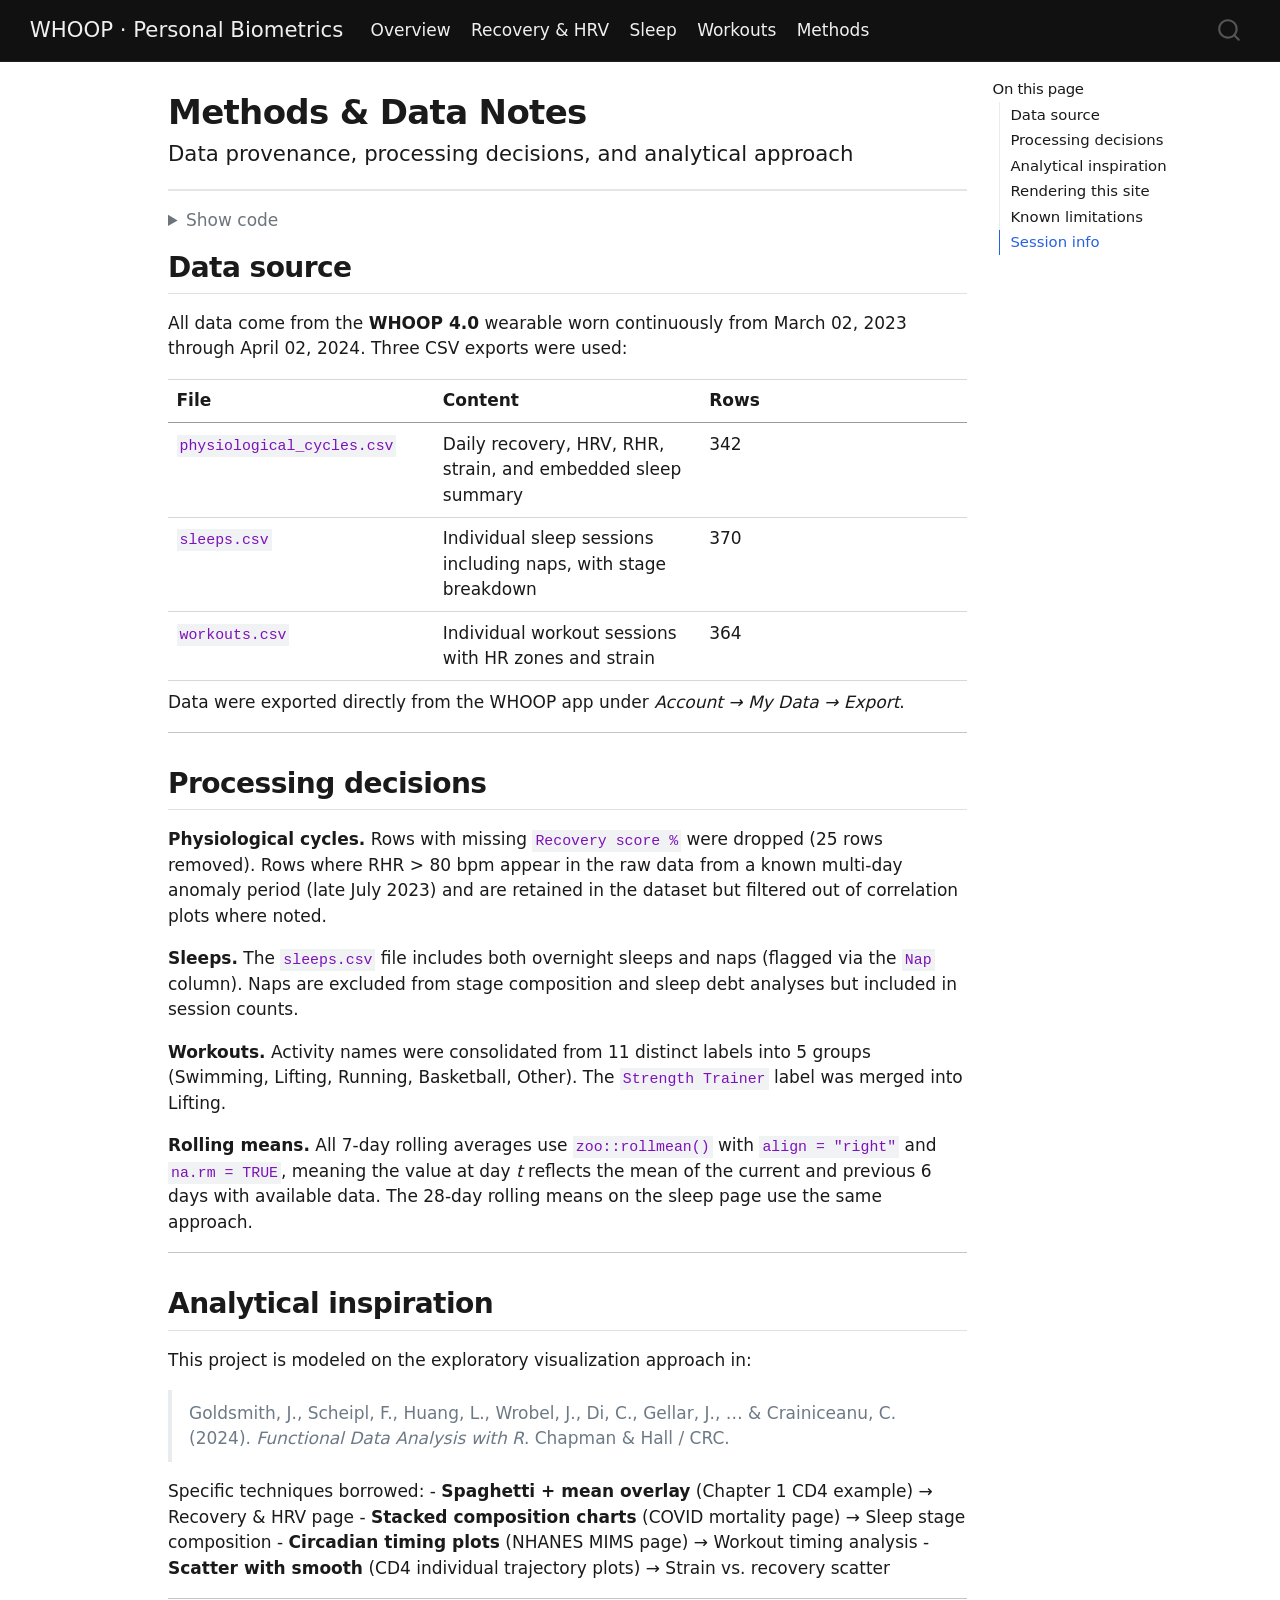
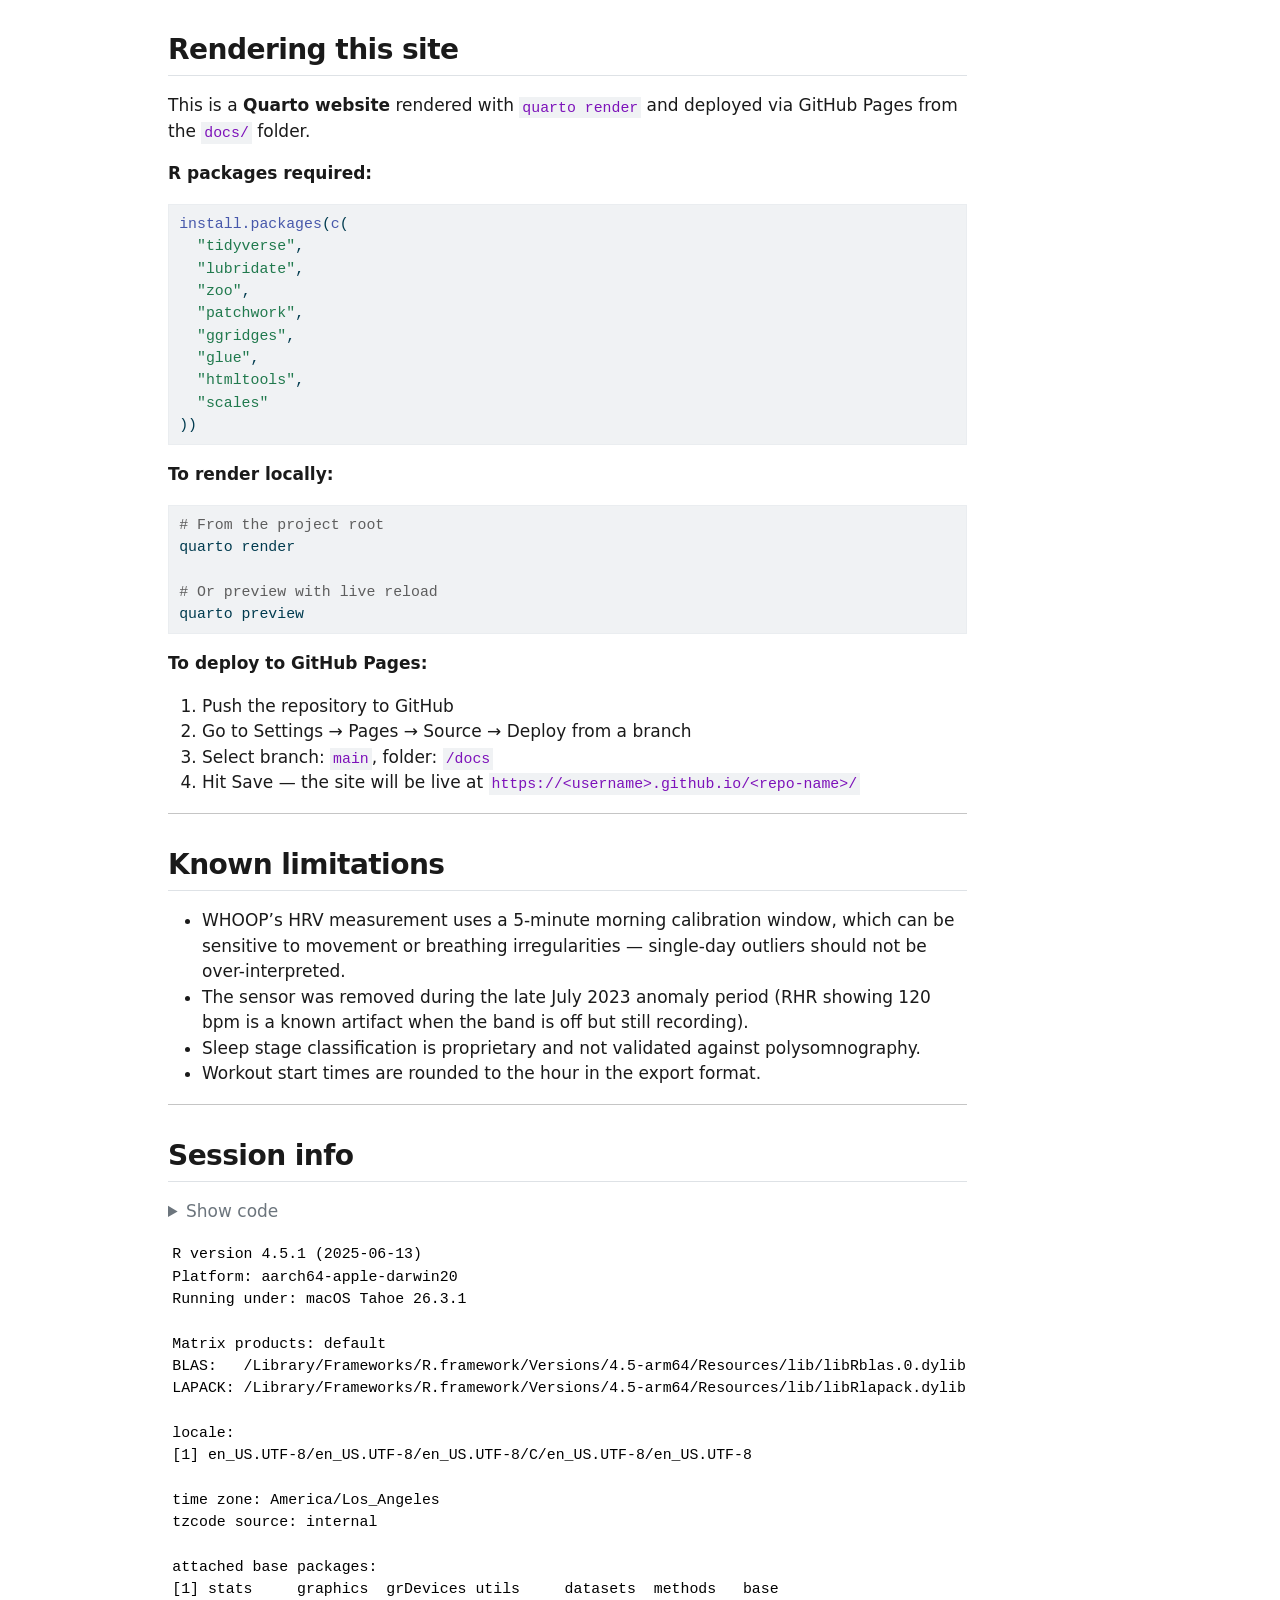
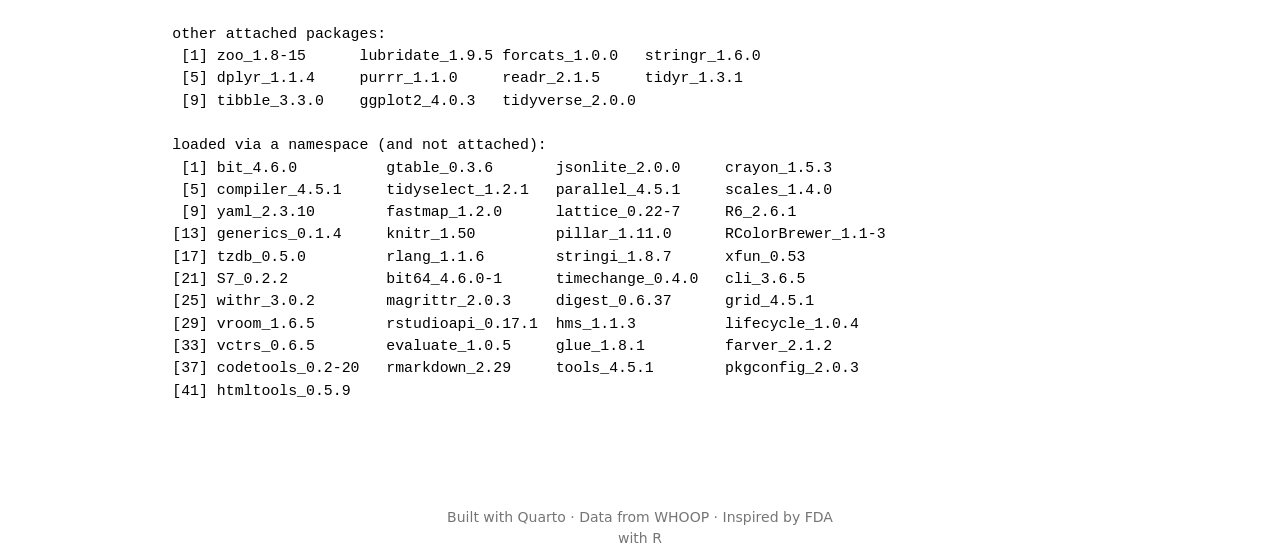
==== docs/methods.html @ 5d5b9259 "add rendered site" ====
<!DOCTYPE html>
<html xmlns="http://www.w3.org/1999/xhtml" lang="en" xml:lang="en"><head>

<meta charset="utf-8">
<meta name="generator" content="quarto-1.9.37">

<meta name="viewport" content="width=device-width, initial-scale=1.0, user-scalable=yes">


<title>Methods &amp; Data Notes – WHOOP · Personal Biometrics</title>
<style>
/* Default styles provided by pandoc.
** See https://pandoc.org/MANUAL.html#variables-for-html for config info.
*/
code{white-space: pre-wrap;}
span.smallcaps{font-variant: small-caps;}
div.columns{display: flex; gap: min(4vw, 1.5em);}
div.column{flex: auto; overflow-x: auto;}
div.hanging-indent{margin-left: 1.5em; text-indent: -1.5em;}
ul.task-list{list-style: none;}
ul.task-list li input[type="checkbox"] {
  width: 0.8em;
  margin: 0 0.8em 0.2em -1em; /* quarto-specific, see https://github.com/quarto-dev/quarto-cli/issues/4556 */ 
  vertical-align: middle;
}
/* CSS for syntax highlighting */
html { -webkit-text-size-adjust: 100%; }
pre > code.sourceCode { white-space: pre; position: relative; }
pre > code.sourceCode > span { display: inline-block; line-height: 1.25; }
pre > code.sourceCode > span:empty { height: 1.2em; }
.sourceCode { overflow: visible; }
code.sourceCode > span { color: inherit; text-decoration: inherit; }
div.sourceCode { margin: 1em 0; }
pre.sourceCode { margin: 0; }
@media screen {
div.sourceCode { overflow: auto; }
}
@media print {
pre > code.sourceCode { white-space: pre-wrap; }
pre > code.sourceCode > span { text-indent: -5em; padding-left: 5em; }
}
pre.numberSource code
  { counter-reset: source-line 0; }
pre.numberSource code > span
  { position: relative; left: -4em; counter-increment: source-line; }
pre.numberSource code > span > a:first-child::before
  { content: counter(source-line);
    position: relative; left: -1em; text-align: right; vertical-align: baseline;
    border: none; display: inline-block;
    -webkit-touch-callout: none; -webkit-user-select: none;
    -khtml-user-select: none; -moz-user-select: none;
    -ms-user-select: none; user-select: none;
    padding: 0 4px; width: 4em;
  }
pre.numberSource { margin-left: 3em;  padding-left: 4px; }
div.sourceCode
  {   }
@media screen {
pre > code.sourceCode > span > a:first-child::before { text-decoration: underline; }
}
</style>


<script src="site_libs/quarto-nav/quarto-nav.js"></script>
<script src="site_libs/quarto-nav/headroom.min.js"></script>
<script src="site_libs/clipboard/clipboard.min.js"></script>
<script src="site_libs/quarto-search/autocomplete.umd.js"></script>
<script src="site_libs/quarto-search/fuse.min.js"></script>
<script src="site_libs/quarto-search/quarto-search.js"></script>
<meta name="quarto:offset" content="./">
<script src="site_libs/quarto-html/quarto.js" type="module"></script>
<script src="site_libs/quarto-html/tabsets/tabsets.js" type="module"></script>
<script src="site_libs/quarto-html/popper.min.js"></script>
<script src="site_libs/quarto-html/tippy.umd.min.js"></script>
<script src="site_libs/quarto-html/anchor.min.js"></script>
<link href="site_libs/quarto-html/tippy.css" rel="stylesheet">
<link href="site_libs/quarto-html/quarto-syntax-highlighting-7f8f88aac4f3542376d5c11b86a4c14d.css" rel="stylesheet" id="quarto-text-highlighting-styles">
<script src="site_libs/bootstrap/bootstrap.min.js"></script>
<link href="site_libs/bootstrap/bootstrap-icons.css" rel="stylesheet">
<link href="site_libs/bootstrap/bootstrap-158031087360bce0ff56dc785ce39e06.min.css" rel="stylesheet" append-hash="true" id="quarto-bootstrap" data-mode="light">
<script id="quarto-search-options" type="application/json">{
  "location": "navbar",
  "copy-button": false,
  "collapse-after": 3,
  "panel-placement": "end",
  "type": "overlay",
  "limit": 50,
  "keyboard-shortcut": [
    "f",
    "/",
    "s"
  ],
  "show-item-context": false,
  "language": {
    "search-no-results-text": "No results",
    "search-matching-documents-text": "matching documents",
    "search-copy-link-title": "Copy link to search",
    "search-hide-matches-text": "Hide additional matches",
    "search-more-match-text": "more match in this document",
    "search-more-matches-text": "more matches in this document",
    "search-clear-button-title": "Clear",
    "search-text-placeholder": "",
    "search-detached-cancel-button-title": "Cancel",
    "search-submit-button-title": "Submit",
    "search-label": "Search"
  }
}</script>
<link href="site_libs/pagedtable-1.1/css/pagedtable.css" rel="stylesheet">
<script src="site_libs/pagedtable-1.1/js/pagedtable.js"></script>


<link rel="stylesheet" href="styles.css">
</head>

<body class="nav-fixed quarto-light">

<div id="quarto-search-results"></div>
  <header id="quarto-header" class="headroom fixed-top">
    <nav class="navbar navbar-expand-lg " data-bs-theme="dark">
      <div class="navbar-container container-fluid">
      <div class="navbar-brand-container mx-auto">
    <a class="navbar-brand" href="./index.html">
    <span class="navbar-title">WHOOP · Personal Biometrics</span>
    </a>
  </div>
            <div id="quarto-search" class="" title="Search"></div>
          <button class="navbar-toggler" type="button" data-bs-toggle="collapse" data-bs-target="#navbarCollapse" aria-controls="navbarCollapse" role="menu" aria-expanded="false" aria-label="Toggle navigation" onclick="if (window.quartoToggleHeadroom) { window.quartoToggleHeadroom(); }">
  <span class="navbar-toggler-icon"></span>
</button>
          <div class="collapse navbar-collapse" id="navbarCollapse">
            <ul class="navbar-nav navbar-nav-scroll me-auto">
  <li class="nav-item">
    <a class="nav-link" href="./index.html"> 
<span class="menu-text">Overview</span></a>
  </li>  
  <li class="nav-item">
    <a class="nav-link" href="./recovery.html"> 
<span class="menu-text">Recovery &amp; HRV</span></a>
  </li>  
  <li class="nav-item">
    <a class="nav-link" href="./sleep.html"> 
<span class="menu-text">Sleep</span></a>
  </li>  
  <li class="nav-item">
    <a class="nav-link" href="./workouts.html"> 
<span class="menu-text">Workouts</span></a>
  </li>  
  <li class="nav-item">
    <a class="nav-link active" href="./methods.html" aria-current="page"> 
<span class="menu-text">Methods</span></a>
  </li>  
</ul>
          </div> <!-- /navcollapse -->
            <div class="quarto-navbar-tools">
</div>
      </div> <!-- /container-fluid -->
    </nav>
</header>
<!-- content -->
<div id="quarto-content" class="quarto-container page-columns page-rows-contents page-layout-article page-navbar">
<!-- sidebar -->
<!-- margin-sidebar -->
    <div id="quarto-margin-sidebar" class="sidebar margin-sidebar">
        <nav id="TOC" role="doc-toc" class="toc-active">
    <h2 id="toc-title">On this page</h2>
   
  <ul>
  <li><a href="#data-source" id="toc-data-source" class="nav-link active" data-scroll-target="#data-source">Data source</a></li>
  <li><a href="#processing-decisions" id="toc-processing-decisions" class="nav-link" data-scroll-target="#processing-decisions">Processing decisions</a></li>
  <li><a href="#analytical-inspiration" id="toc-analytical-inspiration" class="nav-link" data-scroll-target="#analytical-inspiration">Analytical inspiration</a></li>
  <li><a href="#rendering-this-site" id="toc-rendering-this-site" class="nav-link" data-scroll-target="#rendering-this-site">Rendering this site</a></li>
  <li><a href="#known-limitations" id="toc-known-limitations" class="nav-link" data-scroll-target="#known-limitations">Known limitations</a></li>
  <li><a href="#session-info" id="toc-session-info" class="nav-link" data-scroll-target="#session-info">Session info</a></li>
  </ul>
</nav>
    </div>
<!-- main -->
<main class="content" id="quarto-document-content">

<header id="title-block-header" class="quarto-title-block default">
<div class="quarto-title">
<h1 class="title">Methods &amp; Data Notes</h1>
<p class="subtitle lead">Data provenance, processing decisions, and analytical approach</p>
</div>



<div class="quarto-title-meta">

    
  
    
  </div>
  


</header>


<div class="cell">
<details class="code-fold">
<summary>Show code</summary>
<div class="code-copy-outer-scaffold"><div class="sourceCode cell-code" id="cb1"><pre class="sourceCode r code-with-copy"><code class="sourceCode r"><span id="cb1-1"><a href="#cb1-1" aria-hidden="true" tabindex="-1"></a><span class="fu">source</span>(<span class="st">"R/load_data.R"</span>)</span></code></pre></div><button title="Copy to Clipboard" class="code-copy-button"><i class="bi"></i></button></div>
</details>
</div>
<section id="data-source" class="level2">
<h2 class="anchored" data-anchor-id="data-source">Data source</h2>
<p>All data come from the <strong>WHOOP 4.0</strong> wearable worn continuously from March 02, 2023 through April 02, 2024. Three CSV exports were used:</p>
<table class="caption-top table">
<colgroup>
<col style="width: 33%">
<col style="width: 33%">
<col style="width: 33%">
</colgroup>
<thead>
<tr class="header">
<th>File</th>
<th>Content</th>
<th>Rows</th>
</tr>
</thead>
<tbody>
<tr class="odd">
<td><code>physiological_cycles.csv</code></td>
<td>Daily recovery, HRV, RHR, strain, and embedded sleep summary</td>
<td>342</td>
</tr>
<tr class="even">
<td><code>sleeps.csv</code></td>
<td>Individual sleep sessions including naps, with stage breakdown</td>
<td>370</td>
</tr>
<tr class="odd">
<td><code>workouts.csv</code></td>
<td>Individual workout sessions with HR zones and strain</td>
<td>364</td>
</tr>
</tbody>
</table>
<p>Data were exported directly from the WHOOP app under <em>Account → My Data → Export</em>.</p>
<hr>
</section>
<section id="processing-decisions" class="level2">
<h2 class="anchored" data-anchor-id="processing-decisions">Processing decisions</h2>
<p><strong>Physiological cycles.</strong> Rows with missing <code>Recovery score %</code> were dropped (25 rows removed). Rows where RHR &gt; 80 bpm appear in the raw data from a known multi-day anomaly period (late July 2023) and are retained in the dataset but filtered out of correlation plots where noted.</p>
<p><strong>Sleeps.</strong> The <code>sleeps.csv</code> file includes both overnight sleeps and naps (flagged via the <code>Nap</code> column). Naps are excluded from stage composition and sleep debt analyses but included in session counts.</p>
<p><strong>Workouts.</strong> Activity names were consolidated from 11 distinct labels into 5 groups (Swimming, Lifting, Running, Basketball, Other). The <code>Strength Trainer</code> label was merged into Lifting.</p>
<p><strong>Rolling means.</strong> All 7-day rolling averages use <code>zoo::rollmean()</code> with <code>align = "right"</code> and <code>na.rm = TRUE</code>, meaning the value at day <em>t</em> reflects the mean of the current and previous 6 days with available data. The 28-day rolling means on the sleep page use the same approach.</p>
<hr>
</section>
<section id="analytical-inspiration" class="level2">
<h2 class="anchored" data-anchor-id="analytical-inspiration">Analytical inspiration</h2>
<p>This project is modeled on the exploratory visualization approach in:</p>
<blockquote class="blockquote">
<p>Goldsmith, J., Scheipl, F., Huang, L., Wrobel, J., Di, C., Gellar, J., … &amp; Crainiceanu, C. (2024). <em>Functional Data Analysis with R</em>. Chapman &amp; Hall / CRC.</p>
</blockquote>
<p>Specific techniques borrowed: - <strong>Spaghetti + mean overlay</strong> (Chapter 1 CD4 example) → Recovery &amp; HRV page - <strong>Stacked composition charts</strong> (COVID mortality page) → Sleep stage composition - <strong>Circadian timing plots</strong> (NHANES MIMS page) → Workout timing analysis - <strong>Scatter with smooth</strong> (CD4 individual trajectory plots) → Strain vs.&nbsp;recovery scatter</p>
<hr>
</section>
<section id="rendering-this-site" class="level2">
<h2 class="anchored" data-anchor-id="rendering-this-site">Rendering this site</h2>
<p>This is a <strong>Quarto website</strong> rendered with <code>quarto render</code> and deployed via GitHub Pages from the <code>docs/</code> folder.</p>
<p><strong>R packages required:</strong></p>
<div class="code-copy-outer-scaffold"><div class="sourceCode" id="cb2"><pre class="sourceCode r code-with-copy"><code class="sourceCode r"><span id="cb2-1"><a href="#cb2-1" aria-hidden="true" tabindex="-1"></a><span class="fu">install.packages</span>(<span class="fu">c</span>(</span>
<span id="cb2-2"><a href="#cb2-2" aria-hidden="true" tabindex="-1"></a>  <span class="st">"tidyverse"</span>,</span>
<span id="cb2-3"><a href="#cb2-3" aria-hidden="true" tabindex="-1"></a>  <span class="st">"lubridate"</span>,</span>
<span id="cb2-4"><a href="#cb2-4" aria-hidden="true" tabindex="-1"></a>  <span class="st">"zoo"</span>,</span>
<span id="cb2-5"><a href="#cb2-5" aria-hidden="true" tabindex="-1"></a>  <span class="st">"patchwork"</span>,</span>
<span id="cb2-6"><a href="#cb2-6" aria-hidden="true" tabindex="-1"></a>  <span class="st">"ggridges"</span>,</span>
<span id="cb2-7"><a href="#cb2-7" aria-hidden="true" tabindex="-1"></a>  <span class="st">"glue"</span>,</span>
<span id="cb2-8"><a href="#cb2-8" aria-hidden="true" tabindex="-1"></a>  <span class="st">"htmltools"</span>,</span>
<span id="cb2-9"><a href="#cb2-9" aria-hidden="true" tabindex="-1"></a>  <span class="st">"scales"</span></span>
<span id="cb2-10"><a href="#cb2-10" aria-hidden="true" tabindex="-1"></a>))</span></code></pre></div><button title="Copy to Clipboard" class="code-copy-button"><i class="bi"></i></button></div>
<p><strong>To render locally:</strong></p>
<div class="code-copy-outer-scaffold"><div class="sourceCode" id="cb3"><pre class="sourceCode bash code-with-copy"><code class="sourceCode bash"><span id="cb3-1"><a href="#cb3-1" aria-hidden="true" tabindex="-1"></a><span class="co"># From the project root</span></span>
<span id="cb3-2"><a href="#cb3-2" aria-hidden="true" tabindex="-1"></a><span class="ex">quarto</span> render</span>
<span id="cb3-3"><a href="#cb3-3" aria-hidden="true" tabindex="-1"></a></span>
<span id="cb3-4"><a href="#cb3-4" aria-hidden="true" tabindex="-1"></a><span class="co"># Or preview with live reload</span></span>
<span id="cb3-5"><a href="#cb3-5" aria-hidden="true" tabindex="-1"></a><span class="ex">quarto</span> preview</span></code></pre></div><button title="Copy to Clipboard" class="code-copy-button"><i class="bi"></i></button></div>
<p><strong>To deploy to GitHub Pages:</strong></p>
<ol type="1">
<li>Push the repository to GitHub</li>
<li>Go to Settings → Pages → Source → Deploy from a branch</li>
<li>Select branch: <code>main</code>, folder: <code>/docs</code></li>
<li>Hit Save — the site will be live at <code>https://&lt;username&gt;.github.io/&lt;repo-name&gt;/</code></li>
</ol>
<hr>
</section>
<section id="known-limitations" class="level2">
<h2 class="anchored" data-anchor-id="known-limitations">Known limitations</h2>
<ul>
<li>WHOOP’s HRV measurement uses a 5-minute morning calibration window, which can be sensitive to movement or breathing irregularities — single-day outliers should not be over-interpreted.</li>
<li>The sensor was removed during the late July 2023 anomaly period (RHR showing 120 bpm is a known artifact when the band is off but still recording).</li>
<li>Sleep stage classification is proprietary and not validated against polysomnography.</li>
<li>Workout start times are rounded to the hour in the export format.</li>
</ul>
<hr>
</section>
<section id="session-info" class="level2">
<h2 class="anchored" data-anchor-id="session-info">Session info</h2>
<div class="cell">
<details class="code-fold">
<summary>Show code</summary>
<div class="code-copy-outer-scaffold"><div class="sourceCode cell-code" id="cb4"><pre class="sourceCode r code-with-copy"><code class="sourceCode r"><span id="cb4-1"><a href="#cb4-1" aria-hidden="true" tabindex="-1"></a><span class="fu">sessionInfo</span>()</span></code></pre></div><button title="Copy to Clipboard" class="code-copy-button"><i class="bi"></i></button></div>
</details>
<div class="cell-output cell-output-stdout">
<pre><code>R version 4.5.1 (2025-06-13)
Platform: aarch64-apple-darwin20
Running under: macOS Tahoe 26.3.1

Matrix products: default
BLAS:   /Library/Frameworks/R.framework/Versions/4.5-arm64/Resources/lib/libRblas.0.dylib 
LAPACK: /Library/Frameworks/R.framework/Versions/4.5-arm64/Resources/lib/libRlapack.dylib;  LAPACK version 3.12.1

locale:
[1] en_US.UTF-8/en_US.UTF-8/en_US.UTF-8/C/en_US.UTF-8/en_US.UTF-8

time zone: America/Los_Angeles
tzcode source: internal

attached base packages:
[1] stats     graphics  grDevices utils     datasets  methods   base     

other attached packages:
 [1] zoo_1.8-15      lubridate_1.9.5 forcats_1.0.0   stringr_1.6.0  
 [5] dplyr_1.1.4     purrr_1.1.0     readr_2.1.5     tidyr_1.3.1    
 [9] tibble_3.3.0    ggplot2_4.0.3   tidyverse_2.0.0

loaded via a namespace (and not attached):
 [1] bit_4.6.0          gtable_0.3.6       jsonlite_2.0.0     crayon_1.5.3      
 [5] compiler_4.5.1     tidyselect_1.2.1   parallel_4.5.1     scales_1.4.0      
 [9] yaml_2.3.10        fastmap_1.2.0      lattice_0.22-7     R6_2.6.1          
[13] generics_0.1.4     knitr_1.50         pillar_1.11.0      RColorBrewer_1.1-3
[17] tzdb_0.5.0         rlang_1.1.6        stringi_1.8.7      xfun_0.53         
[21] S7_0.2.2           bit64_4.6.0-1      timechange_0.4.0   cli_3.6.5         
[25] withr_3.0.2        magrittr_2.0.3     digest_0.6.37      grid_4.5.1        
[29] vroom_1.6.5        rstudioapi_0.17.1  hms_1.1.3          lifecycle_1.0.4   
[33] vctrs_0.6.5        evaluate_1.0.5     glue_1.8.1         farver_2.1.2      
[37] codetools_0.2-20   rmarkdown_2.29     tools_4.5.1        pkgconfig_2.0.3   
[41] htmltools_0.5.9   </code></pre>
</div>
</div>


</section>

</main> <!-- /main -->
<script id="quarto-html-after-body" type="application/javascript">
  window.document.addEventListener("DOMContentLoaded", function (event) {
    const icon = "";
    const anchorJS = new window.AnchorJS();
    anchorJS.options = {
      placement: 'right',
      icon: icon
    };
    anchorJS.add('.anchored');
    const isCodeAnnotation = (el) => {
      for (const clz of el.classList) {
        if (clz.startsWith('code-annotation-')) {                     
          return true;
        }
      }
      return false;
    }
    const onCopySuccess = function(e) {
      // button target
      const button = e.trigger;
      // don't keep focus
      button.blur();
      // flash "checked"
      button.classList.add('code-copy-button-checked');
      var currentTitle = button.getAttribute("title");
      button.setAttribute("title", "Copied!");
      let tooltip;
      if (window.bootstrap) {
        button.setAttribute("data-bs-toggle", "tooltip");
        button.setAttribute("data-bs-placement", "left");
        button.setAttribute("data-bs-title", "Copied!");
        tooltip = new bootstrap.Tooltip(button, 
          { trigger: "manual", 
            customClass: "code-copy-button-tooltip",
            offset: [0, -8]});
        tooltip.show();    
      }
      setTimeout(function() {
        if (tooltip) {
          tooltip.hide();
          button.removeAttribute("data-bs-title");
          button.removeAttribute("data-bs-toggle");
          button.removeAttribute("data-bs-placement");
        }
        button.setAttribute("title", currentTitle);
        button.classList.remove('code-copy-button-checked');
      }, 1000);
      // clear code selection
      e.clearSelection();
    }
    const getTextToCopy = function(trigger) {
      const outerScaffold = trigger.parentElement.cloneNode(true);
      const codeEl = outerScaffold.querySelector('code');
      for (const childEl of codeEl.children) {
        if (isCodeAnnotation(childEl)) {
          childEl.remove();
        }
      }
      return codeEl.innerText;
    }
    const clipboard = new window.ClipboardJS('.code-copy-button:not([data-in-quarto-modal])', {
      text: getTextToCopy
    });
    clipboard.on('success', onCopySuccess);
    if (window.document.getElementById('quarto-embedded-source-code-modal')) {
      const clipboardModal = new window.ClipboardJS('.code-copy-button[data-in-quarto-modal]', {
        text: getTextToCopy,
        container: window.document.getElementById('quarto-embedded-source-code-modal')
      });
      clipboardModal.on('success', onCopySuccess);
    }
      var localhostRegex = new RegExp(/^(?:http|https):\/\/localhost\:?[0-9]*\//);
      var mailtoRegex = new RegExp(/^mailto:/);
        var filterRegex = new RegExp('/' + window.location.host + '/');
      var isInternal = (href) => {
          return filterRegex.test(href) || localhostRegex.test(href) || mailtoRegex.test(href);
      }
      // Inspect non-navigation links and adorn them if external
     var links = window.document.querySelectorAll('a[href]:not(.nav-link):not(.navbar-brand):not(.toc-action):not(.sidebar-link):not(.sidebar-item-toggle):not(.pagination-link):not(.no-external):not([aria-hidden]):not(.dropdown-item):not(.quarto-navigation-tool):not(.about-link)');
      for (var i=0; i<links.length; i++) {
        const link = links[i];
        if (!isInternal(link.href)) {
          // undo the damage that might have been done by quarto-nav.js in the case of
          // links that we want to consider external
          if (link.dataset.originalHref !== undefined) {
            link.href = link.dataset.originalHref;
          }
        }
      }
    function tippyHover(el, contentFn, onTriggerFn, onUntriggerFn) {
      const config = {
        allowHTML: true,
        maxWidth: 500,
        delay: 100,
        arrow: false,
        appendTo: function(el) {
            return el.parentElement;
        },
        interactive: true,
        interactiveBorder: 10,
        theme: 'quarto',
        placement: 'bottom-start',
      };
      if (contentFn) {
        config.content = contentFn;
      }
      if (onTriggerFn) {
        config.onTrigger = onTriggerFn;
      }
      if (onUntriggerFn) {
        config.onUntrigger = onUntriggerFn;
      }
      window.tippy(el, config); 
    }
    const noterefs = window.document.querySelectorAll('a[role="doc-noteref"]');
    for (var i=0; i<noterefs.length; i++) {
      const ref = noterefs[i];
      tippyHover(ref, function() {
        // use id or data attribute instead here
        let href = ref.getAttribute('data-footnote-href') || ref.getAttribute('href');
        try { href = new URL(href).hash; } catch {}
        const id = href.replace(/^#\/?/, "");
        const note = window.document.getElementById(id);
        if (note) {
          return note.innerHTML;
        } else {
          return "";
        }
      });
    }
    const xrefs = window.document.querySelectorAll('a.quarto-xref');
    const processXRef = (id, note) => {
      // Strip column container classes
      const stripColumnClz = (el) => {
        el.classList.remove("page-full", "page-columns");
        if (el.children) {
          for (const child of el.children) {
            stripColumnClz(child);
          }
        }
      }
      stripColumnClz(note)
      if (id === null || id.startsWith('sec-')) {
        // Special case sections, only their first couple elements
        const container = document.createElement("div");
        if (note.children && note.children.length > 2) {
          container.appendChild(note.children[0].cloneNode(true));
          for (let i = 1; i < note.children.length; i++) {
            const child = note.children[i];
            if (child.tagName === "P" && child.innerText === "") {
              continue;
            } else {
              container.appendChild(child.cloneNode(true));
              break;
            }
          }
          if (window.Quarto?.typesetMath) {
            window.Quarto.typesetMath(container);
          }
          return container.innerHTML
        } else {
          if (window.Quarto?.typesetMath) {
            window.Quarto.typesetMath(note);
          }
          return note.innerHTML;
        }
      } else {
        // Remove any anchor links if they are present
        const anchorLink = note.querySelector('a.anchorjs-link');
        if (anchorLink) {
          anchorLink.remove();
        }
        if (window.Quarto?.typesetMath) {
          window.Quarto.typesetMath(note);
        }
        if (note.classList.contains("callout")) {
          return note.outerHTML;
        } else {
          return note.innerHTML;
        }
      }
    }
    for (var i=0; i<xrefs.length; i++) {
      const xref = xrefs[i];
      tippyHover(xref, undefined, function(instance) {
        instance.disable();
        let url = xref.getAttribute('href');
        let hash = undefined; 
        if (url.startsWith('#')) {
          hash = url;
        } else {
          try { hash = new URL(url).hash; } catch {}
        }
        if (hash) {
          const id = hash.replace(/^#\/?/, "");
          const note = window.document.getElementById(id);
          if (note !== null) {
            try {
              const html = processXRef(id, note.cloneNode(true));
              instance.setContent(html);
            } finally {
              instance.enable();
              instance.show();
            }
          } else {
            // See if we can fetch this
            fetch(url.split('#')[0])
            .then(res => res.text())
            .then(html => {
              const parser = new DOMParser();
              const htmlDoc = parser.parseFromString(html, "text/html");
              const note = htmlDoc.getElementById(id);
              if (note !== null) {
                const html = processXRef(id, note);
                instance.setContent(html);
              } 
            }).finally(() => {
              instance.enable();
              instance.show();
            });
          }
        } else {
          // See if we can fetch a full url (with no hash to target)
          // This is a special case and we should probably do some content thinning / targeting
          fetch(url)
          .then(res => res.text())
          .then(html => {
            const parser = new DOMParser();
            const htmlDoc = parser.parseFromString(html, "text/html");
            const note = htmlDoc.querySelector('main.content');
            if (note !== null) {
              // This should only happen for chapter cross references
              // (since there is no id in the URL)
              // remove the first header
              if (note.children.length > 0 && note.children[0].tagName === "HEADER") {
                note.children[0].remove();
              }
              const html = processXRef(null, note);
              instance.setContent(html);
            } 
          }).finally(() => {
            instance.enable();
            instance.show();
          });
        }
      }, function(instance) {
      });
    }
        let selectedAnnoteEl;
        const selectorForAnnotation = ( cell, annotation) => {
          let cellAttr = 'data-code-cell="' + cell + '"';
          let lineAttr = 'data-code-annotation="' +  annotation + '"';
          const selector = 'span[' + cellAttr + '][' + lineAttr + ']';
          return selector;
        }
        const selectCodeLines = (annoteEl) => {
          const doc = window.document;
          const targetCell = annoteEl.getAttribute("data-target-cell");
          const targetAnnotation = annoteEl.getAttribute("data-target-annotation");
          const annoteSpan = window.document.querySelector(selectorForAnnotation(targetCell, targetAnnotation));
          const lines = annoteSpan.getAttribute("data-code-lines").split(",");
          const lineIds = lines.map((line) => {
            return targetCell + "-" + line;
          })
          let top = null;
          let height = null;
          let parent = null;
          if (lineIds.length > 0) {
              //compute the position of the single el (top and bottom and make a div)
              const el = window.document.getElementById(lineIds[0]);
              top = el.offsetTop;
              height = el.offsetHeight;
              parent = el.parentElement.parentElement;
            if (lineIds.length > 1) {
              const lastEl = window.document.getElementById(lineIds[lineIds.length - 1]);
              const bottom = lastEl.offsetTop + lastEl.offsetHeight;
              height = bottom - top;
            }
            if (top !== null && height !== null && parent !== null) {
              // cook up a div (if necessary) and position it 
              let div = window.document.getElementById("code-annotation-line-highlight");
              if (div === null) {
                div = window.document.createElement("div");
                div.setAttribute("id", "code-annotation-line-highlight");
                div.style.position = 'absolute';
                parent.appendChild(div);
              }
              div.style.top = top - 2 + "px";
              div.style.height = height + 4 + "px";
              div.style.left = 0;
              let gutterDiv = window.document.getElementById("code-annotation-line-highlight-gutter");
              if (gutterDiv === null) {
                gutterDiv = window.document.createElement("div");
                gutterDiv.setAttribute("id", "code-annotation-line-highlight-gutter");
                gutterDiv.style.position = 'absolute';
                const codeCell = window.document.getElementById(targetCell);
                const gutter = codeCell.querySelector('.code-annotation-gutter');
                gutter.appendChild(gutterDiv);
              }
              gutterDiv.style.top = top - 2 + "px";
              gutterDiv.style.height = height + 4 + "px";
            }
            selectedAnnoteEl = annoteEl;
          }
        };
        const unselectCodeLines = () => {
          const elementsIds = ["code-annotation-line-highlight", "code-annotation-line-highlight-gutter"];
          elementsIds.forEach((elId) => {
            const div = window.document.getElementById(elId);
            if (div) {
              div.remove();
            }
          });
          selectedAnnoteEl = undefined;
        };
          // Handle positioning of the toggle
      window.addEventListener(
        "resize",
        throttle(() => {
          elRect = undefined;
          if (selectedAnnoteEl) {
            selectCodeLines(selectedAnnoteEl);
          }
        }, 10)
      );
      function throttle(fn, ms) {
      let throttle = false;
      let timer;
        return (...args) => {
          if(!throttle) { // first call gets through
              fn.apply(this, args);
              throttle = true;
          } else { // all the others get throttled
              if(timer) clearTimeout(timer); // cancel #2
              timer = setTimeout(() => {
                fn.apply(this, args);
                timer = throttle = false;
              }, ms);
          }
        };
      }
        // Attach click handler to the DT
        const annoteDls = window.document.querySelectorAll('dt[data-target-cell]');
        for (const annoteDlNode of annoteDls) {
          annoteDlNode.addEventListener('click', (event) => {
            const clickedEl = event.target;
            if (clickedEl !== selectedAnnoteEl) {
              unselectCodeLines();
              const activeEl = window.document.querySelector('dt[data-target-cell].code-annotation-active');
              if (activeEl) {
                activeEl.classList.remove('code-annotation-active');
              }
              selectCodeLines(clickedEl);
              clickedEl.classList.add('code-annotation-active');
            } else {
              // Unselect the line
              unselectCodeLines();
              clickedEl.classList.remove('code-annotation-active');
            }
          });
        }
    const findCites = (el) => {
      const parentEl = el.parentElement;
      if (parentEl) {
        const cites = parentEl.dataset.cites;
        if (cites) {
          return {
            el,
            cites: cites.split(' ')
          };
        } else {
          return findCites(el.parentElement)
        }
      } else {
        return undefined;
      }
    };
    var bibliorefs = window.document.querySelectorAll('a[role="doc-biblioref"]');
    for (var i=0; i<bibliorefs.length; i++) {
      const ref = bibliorefs[i];
      const citeInfo = findCites(ref);
      if (citeInfo) {
        tippyHover(citeInfo.el, function() {
          var popup = window.document.createElement('div');
          citeInfo.cites.forEach(function(cite) {
            var citeDiv = window.document.createElement('div');
            citeDiv.classList.add('hanging-indent');
            citeDiv.classList.add('csl-entry');
            var biblioDiv = window.document.getElementById('ref-' + cite);
            if (biblioDiv) {
              citeDiv.innerHTML = biblioDiv.innerHTML;
            }
            popup.appendChild(citeDiv);
          });
          return popup.innerHTML;
        });
      }
    }
  });
  </script>
</div> <!-- /content -->
<footer class="footer">
  <div class="nav-footer">
    <div class="nav-footer-left">
      &nbsp;
    </div>   
    <div class="nav-footer-center">
<p>Built with Quarto · Data from WHOOP · Inspired by FDA with R</p>
</div>
    <div class="nav-footer-right">
      &nbsp;
    </div>
  </div>
</footer>




</body></html>
---- docs/site_libs/quarto-html/tippy.css ----
.tippy-box[data-animation=fade][data-state=hidden]{opacity:0}[data-tippy-root]{max-width:calc(100vw - 10px)}.tippy-box{position:relative;background-color:#333;color:#fff;border-radius:4px;font-size:14px;line-height:1.4;white-space:normal;outline:0;transition-property:transform,visibility,opacity}.tippy-box[data-placement^=top]>.tippy-arrow{bottom:0}.tippy-box[data-placement^=top]>.tippy-arrow:before{bottom:-7px;left:0;border-width:8px 8px 0;border-top-color:initial;transform-origin:center top}.tippy-box[data-placement^=bottom]>.tippy-arrow{top:0}.tippy-box[data-placement^=bottom]>.tippy-arrow:before{top:-7px;left:0;border-width:0 8px 8px;border-bottom-color:initial;transform-origin:center bottom}.tippy-box[data-placement^=left]>.tippy-arrow{right:0}.tippy-box[data-placement^=left]>.tippy-arrow:before{border-width:8px 0 8px 8px;border-left-color:initial;right:-7px;transform-origin:center left}.tippy-box[data-placement^=right]>.tippy-arrow{left:0}.tippy-box[data-placement^=right]>.tippy-arrow:before{left:-7px;border-width:8px 8px 8px 0;border-right-color:initial;transform-origin:center right}.tippy-box[data-inertia][data-state=visible]{transition-timing-function:cubic-bezier(.54,1.5,.38,1.11)}.tippy-arrow{width:16px;height:16px;color:#333}.tippy-arrow:before{content:"";position:absolute;border-color:transparent;border-style:solid}.tippy-content{position:relative;padding:5px 9px;z-index:1}
---- docs/site_libs/quarto-html/quarto-syntax-highlighting-7f8f88aac4f3542376d5c11b86a4c14d.css ----
/* quarto syntax highlight colors */
:root {
  --quarto-hl-ot-color: #003B4F;
  --quarto-hl-at-color: #657422;
  --quarto-hl-ss-color: #20794D;
  --quarto-hl-an-color: #5E5E5E;
  --quarto-hl-fu-color: #4758AB;
  --quarto-hl-st-color: #20794D;
  --quarto-hl-cf-color: #003B4F;
  --quarto-hl-op-color: #5E5E5E;
  --quarto-hl-er-color: #AD0000;
  --quarto-hl-bn-color: #AD0000;
  --quarto-hl-al-color: #AD0000;
  --quarto-hl-va-color: #111111;
  --quarto-hl-bu-color: inherit;
  --quarto-hl-ex-color: inherit;
  --quarto-hl-pp-color: #AD0000;
  --quarto-hl-in-color: #5E5E5E;
  --quarto-hl-vs-color: #20794D;
  --quarto-hl-wa-color: #5E5E5E;
  --quarto-hl-do-color: #5E5E5E;
  --quarto-hl-im-color: #00769E;
  --quarto-hl-ch-color: #20794D;
  --quarto-hl-dt-color: #AD0000;
  --quarto-hl-fl-color: #AD0000;
  --quarto-hl-co-color: #5E5E5E;
  --quarto-hl-cv-color: #5E5E5E;
  --quarto-hl-cn-color: #8f5902;
  --quarto-hl-sc-color: #5E5E5E;
  --quarto-hl-dv-color: #AD0000;
  --quarto-hl-kw-color: #003B4F;
}

/* other quarto variables */
:root {
  --quarto-font-monospace: SFMono-Regular, Menlo, Monaco, Consolas, "Liberation Mono", "Courier New", monospace;
}

/* syntax highlight based on Pandoc's rules */
pre > code.sourceCode > span {
  color: #003B4F;
}

code.sourceCode > span {
  color: #003B4F;
}

div.sourceCode,
div.sourceCode pre.sourceCode {
  color: #003B4F;
}

/* Normal */
code span {
  color: #003B4F;
}

/* Alert */
code span.al {
  color: #AD0000;
  font-style: inherit;
}

/* Annotation */
code span.an {
  color: #5E5E5E;
  font-style: inherit;
}

/* Attribute */
code span.at {
  color: #657422;
  font-style: inherit;
}

/* BaseN */
code span.bn {
  color: #AD0000;
  font-style: inherit;
}

/* BuiltIn */
code span.bu {
  font-style: inherit;
}

/* ControlFlow */
code span.cf {
  color: #003B4F;
  font-weight: bold;
  font-style: inherit;
}

/* Char */
code span.ch {
  color: #20794D;
  font-style: inherit;
}

/* Constant */
code span.cn {
  color: #8f5902;
  font-style: inherit;
}

/* Comment */
code span.co {
  color: #5E5E5E;
  font-style: inherit;
}

/* CommentVar */
code span.cv {
  color: #5E5E5E;
  font-style: italic;
}

/* Documentation */
code span.do {
  color: #5E5E5E;
  font-style: italic;
}

/* DataType */
code span.dt {
  color: #AD0000;
  font-style: inherit;
}

/* DecVal */
code span.dv {
  color: #AD0000;
  font-style: inherit;
}

/* Error */
code span.er {
  color: #AD0000;
  font-style: inherit;
}

/* Extension */
code span.ex {
  font-style: inherit;
}

/* Float */
code span.fl {
  color: #AD0000;
  font-style: inherit;
}

/* Function */
code span.fu {
  color: #4758AB;
  font-style: inherit;
}

/* Import */
code span.im {
  color: #00769E;
  font-style: inherit;
}

/* Information */
code span.in {
  color: #5E5E5E;
  font-style: inherit;
}

/* Keyword */
code span.kw {
  color: #003B4F;
  font-weight: bold;
  font-style: inherit;
}

/* Operator */
code span.op {
  color: #5E5E5E;
  font-style: inherit;
}

/* Other */
code span.ot {
  color: #003B4F;
  font-style: inherit;
}

/* Preprocessor */
code span.pp {
  color: #AD0000;
  font-style: inherit;
}

/* SpecialChar */
code span.sc {
  color: #5E5E5E;
  font-style: inherit;
}

/* SpecialString */
code span.ss {
  color: #20794D;
  font-style: inherit;
}

/* String */
code span.st {
  color: #20794D;
  font-style: inherit;
}

/* Variable */
code span.va {
  color: #111111;
  font-style: inherit;
}

/* VerbatimString */
code span.vs {
  color: #20794D;
  font-style: inherit;
}

/* Warning */
code span.wa {
  color: #5E5E5E;
  font-style: italic;
}

.prevent-inlining {
  content: "</";
}

/*# sourceMappingURL=789ad8cd35626ba772517505b42a116e.css.map */
---- docs/site_libs/pagedtable-1.1/css/pagedtable.css ----
.pagedtable {
  overflow: auto;
  padding-left: 8px;
  padding-right: 8px;
}

.pagedtable-wrapper {
  border: 1px solid #ccc;
  border-radius: 4px;
  margin-bottom: 10px;
}

.pagedtable table {
  width: 100%;
  max-width: 100%;
  margin: 0;
}

.pagedtable th {
  padding: 0 5px 0 5px;
  border: none;
  border-bottom: 2px solid #dddddd;

  min-width: 45px;
}

.pagedtable-empty th {
  display: none;
}

.pagedtable td {
  padding: 0 4px 0 4px;
}

.pagedtable .even {
  background-color: rgba(140, 140, 140, 0.1);
}

.pagedtable-padding-col {
  display: none;
}

.pagedtable a {
  -webkit-touch-callout: none;
  -webkit-user-select: none;
  -khtml-user-select: none;
  -moz-user-select: none;
  -ms-user-select: none;
  user-select: none;
}

.pagedtable-index-nav {
  cursor: pointer;
  padding: 0 5px 0 5px;
  float: right;
  border: 0;
}

.pagedtable-index-nav-disabled {
  cursor: default;
  text-decoration: none;
  color: #999;
}

a.pagedtable-index-nav-disabled:hover {
  text-decoration: none;
  color: #999;
}

.pagedtable-indexes {
  cursor: pointer;
  float: right;
  border: 0;
}

.pagedtable-index-current {
  cursor: default;
  text-decoration: none;
  font-weight: bold;
  color: #333;
  border: 0;
}

a.pagedtable-index-current:hover {
  text-decoration: none;
  font-weight: bold;
  color: #333;
}

.pagedtable-index {
  width: 30px;
  display: inline-block;
  text-align: center;
  border: 0;
}

.pagedtable-index-separator-left {
  display: inline-block;
  color: #333;
  font-size: 9px;
  padding: 0 0 0 0;
  cursor: default;
}

.pagedtable-index-separator-right {
  display: inline-block;
  color: #333;
  font-size: 9px;
  padding: 0 4px 0 0;
  cursor: default;
}

.pagedtable-footer {
  padding-top: 4px;
  padding-bottom: 5px;
}

.pagedtable-not-empty .pagedtable-footer {
  border-top: 2px solid #dddddd;
}

.pagedtable-info {
  overflow: hidden;
  color: #999;
  white-space: nowrap;
  text-overflow: ellipsis;
}

.pagedtable-header-name {
  overflow: hidden;
  text-overflow: ellipsis;
}

.pagedtable-header-type {
  color: #999;
  font-weight: 400;
}

.pagedtable-na-cell {
  font-style: italic;
  opacity: 0.3;
}
---- docs/styles.css ----
/* ── Typography ── */
body { font-family: 'Inter', system-ui, sans-serif; color: #1a1a1a; }
h1, h2, h3 { font-weight: 600; letter-spacing: -0.02em; }
.quarto-title { border-bottom: 2px solid #e5e5e5; padding-bottom: 0.5rem; }

/* ── Navbar ── */
.navbar { background-color: #111 !important; border-bottom: 1px solid #222; }
.navbar-brand, .navbar .nav-link { color: #f0f0f0 !important; }
.navbar .nav-link:hover { color: #ffffff !important; }

/* ── Metric cards ── */
.metric-grid {
  display: grid;
  grid-template-columns: repeat(auto-fit, minmax(150px, 1fr));
  gap: 1rem;
  margin: 1.5rem 0;
}
.metric-card {
  background: #f8f8f6;
  border-radius: 10px;
  padding: 1rem 1.2rem;
  border-left: 3px solid #111;
}
.metric-card .label { font-size: 0.75rem; color: #777; text-transform: uppercase; letter-spacing: 0.05em; margin-bottom: 4px; }
.metric-card .value { font-size: 1.8rem; font-weight: 700; line-height: 1; }
.metric-card .sub { font-size: 0.75rem; color: #999; margin-top: 4px; }
.metric-card.green { border-left-color: #1D9E75; }
.metric-card.blue  { border-left-color: #3266ad; }
.metric-card.red   { border-left-color: #E24B4A; }
.metric-card.amber { border-left-color: #BA7517; }

/* ── Callout tweaks ── */
.callout { border-radius: 8px; }

/* ── Plot captions ── */
.figure-caption { font-size: 0.8rem; color: #888; font-style: italic; margin-top: 0.25rem; }

/* ── Footer ── */
.page-footer { background: #111; color: #888; font-size: 0.8rem; padding: 1rem; }
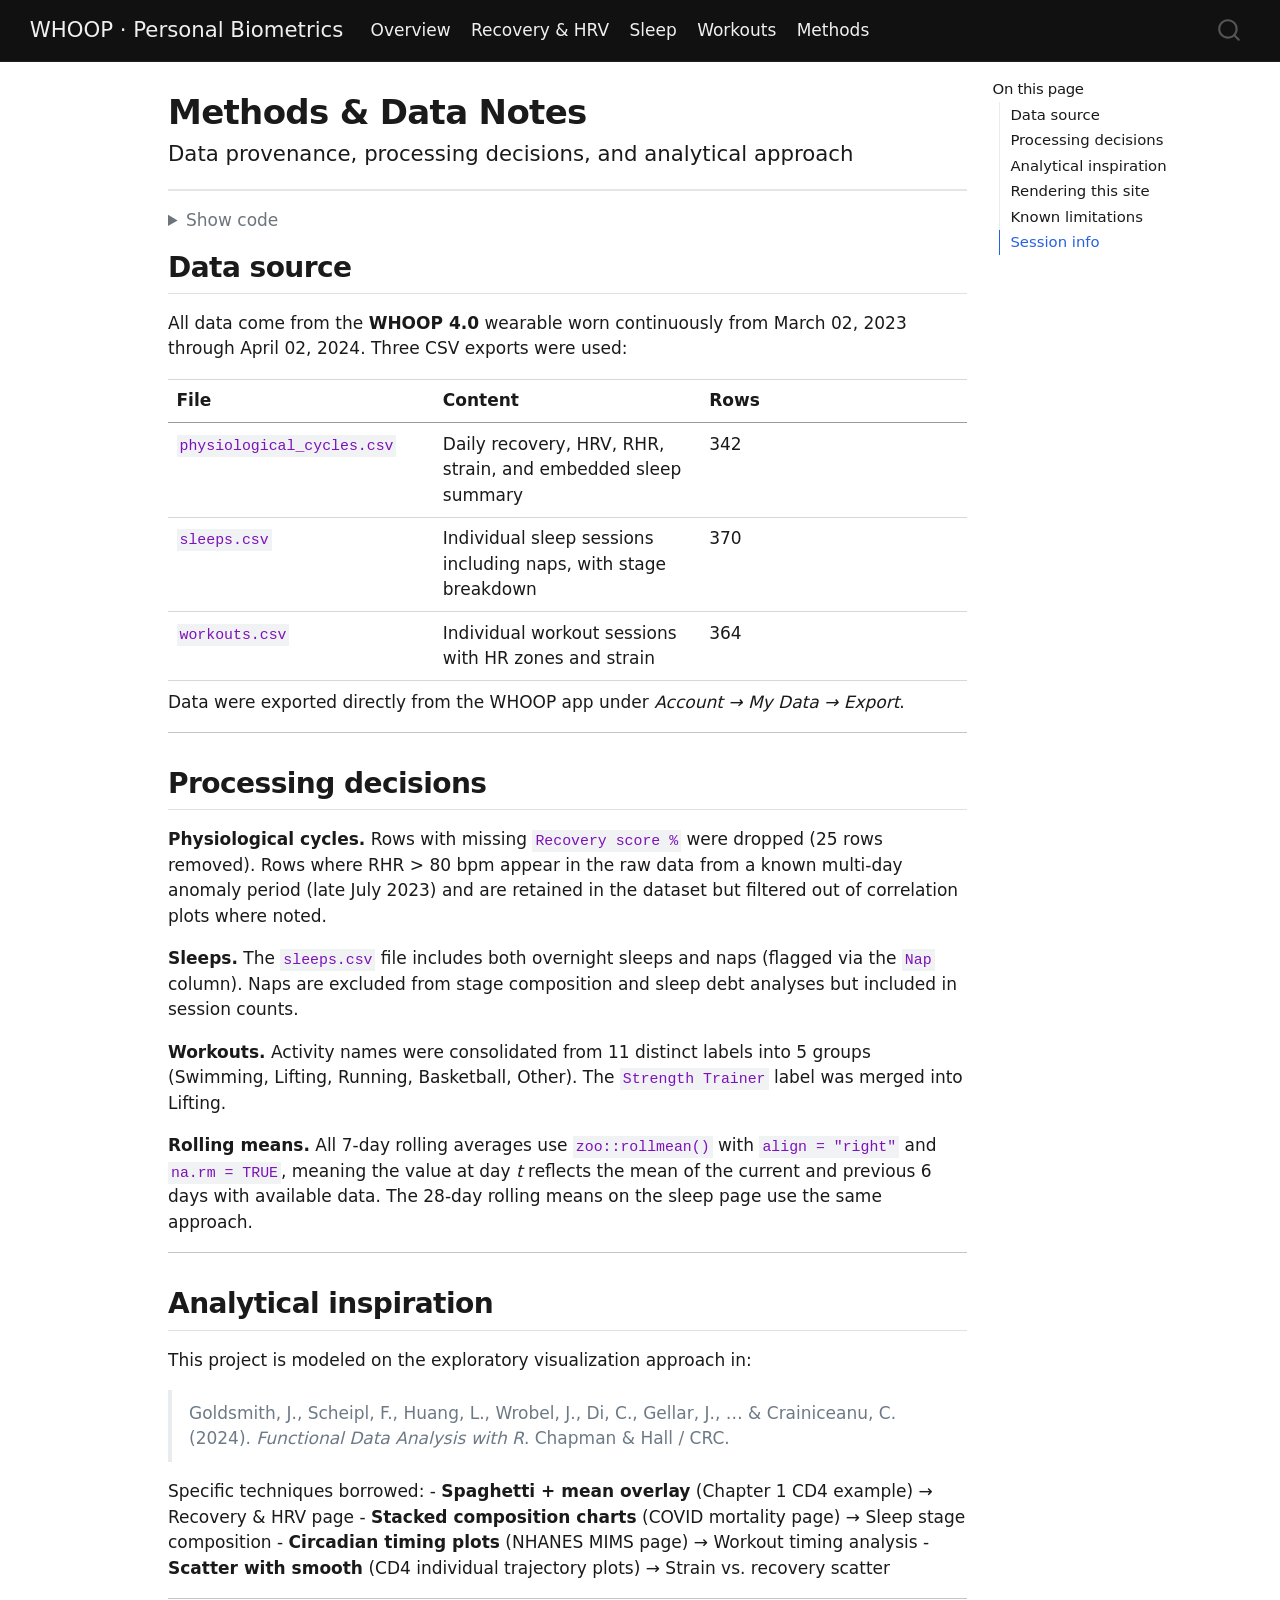
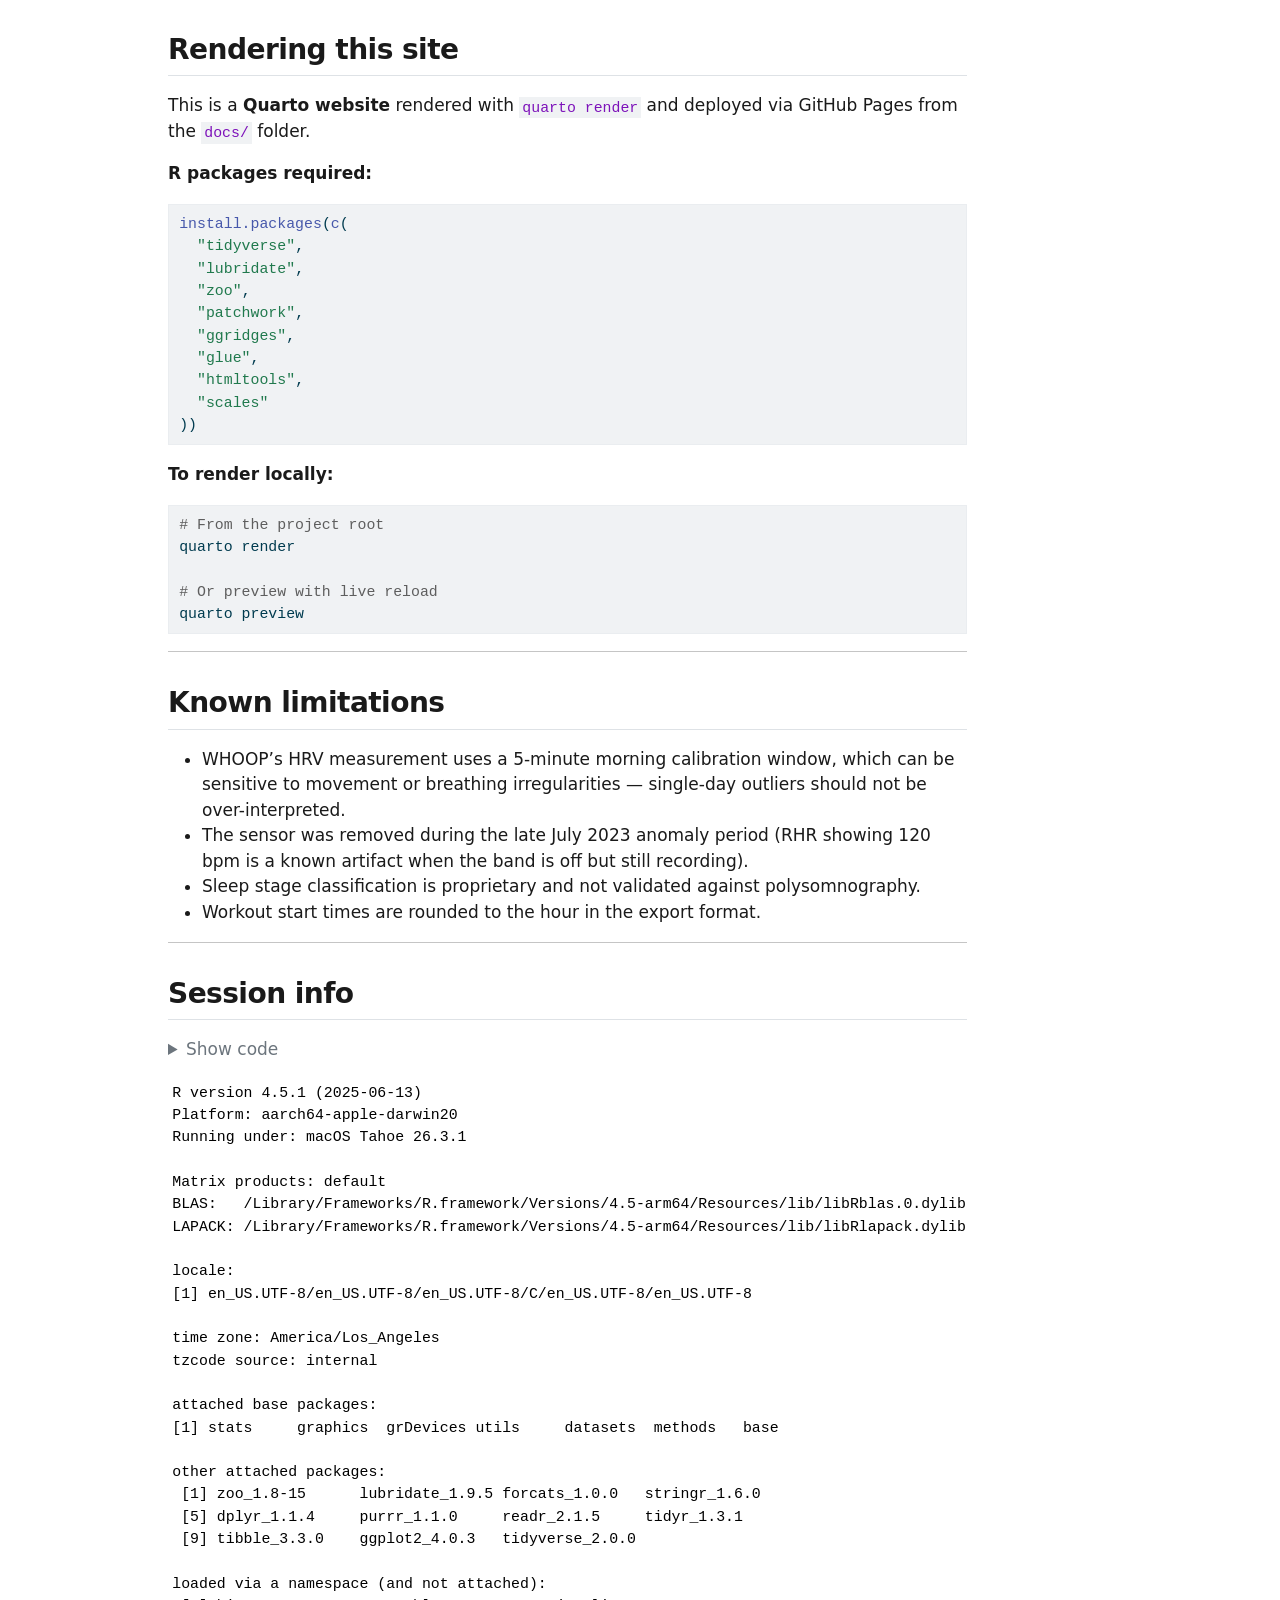
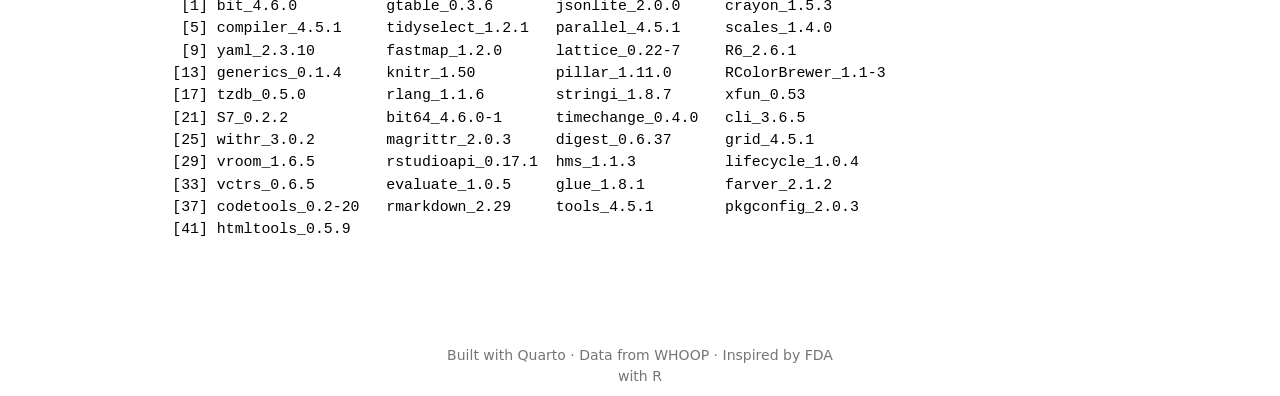
==== commit 620886fe: "fix methods page" ====
--- a/docs/methods.html
+++ b/docs/methods.html
@@ -9,9 +9,7 @@
 
 <title>Methods &amp; Data Notes – WHOOP · Personal Biometrics</title>
 <style>
-/* Default styles provided by pandoc.
-** See https://pandoc.org/MANUAL.html#variables-for-html for config info.
-*/
+
 code{white-space: pre-wrap;}
 span.smallcaps{font-variant: small-caps;}
 div.columns{display: flex; gap: min(4vw, 1.5em);}
@@ -19,11 +17,10 @@
 div.hanging-indent{margin-left: 1.5em; text-indent: -1.5em;}
 ul.task-list{list-style: none;}
 ul.task-list li input[type="checkbox"] {
-  width: 0.8em;
-  margin: 0 0.8em 0.2em -1em; /* quarto-specific, see https://github.com/quarto-dev/quarto-cli/issues/4556 */ 
-  vertical-align: middle;
-}
-/* CSS for syntax highlighting */
+width: 0.8em;
+margin: 0 0.8em 0.2em -1em;  vertical-align: middle;
+}
+
 html { -webkit-text-size-adjust: 100%; }
 pre > code.sourceCode { white-space: pre; position: relative; }
 pre > code.sourceCode > span { display: inline-block; line-height: 1.25; }
@@ -40,44 +37,3970 @@
 pre > code.sourceCode > span { text-indent: -5em; padding-left: 5em; }
 }
 pre.numberSource code
-  { counter-reset: source-line 0; }
+{ counter-reset: source-line 0; }
 pre.numberSource code > span
-  { position: relative; left: -4em; counter-increment: source-line; }
+{ position: relative; left: -4em; counter-increment: source-line; }
 pre.numberSource code > span > a:first-child::before
-  { content: counter(source-line);
-    position: relative; left: -1em; text-align: right; vertical-align: baseline;
-    border: none; display: inline-block;
-    -webkit-touch-callout: none; -webkit-user-select: none;
-    -khtml-user-select: none; -moz-user-select: none;
-    -ms-user-select: none; user-select: none;
-    padding: 0 4px; width: 4em;
-  }
-pre.numberSource { margin-left: 3em;  padding-left: 4px; }
+{ content: counter(source-line);
+position: relative; left: -1em; text-align: right; vertical-align: baseline;
+border: none; display: inline-block;
+-webkit-touch-callout: none; -webkit-user-select: none;
+-khtml-user-select: none; -moz-user-select: none;
+-ms-user-select: none; user-select: none;
+padding: 0 4px; width: 4em;
+}
+pre.numberSource { margin-left: 3em; padding-left: 4px; }
 div.sourceCode
-  {   }
+{ }
 @media screen {
 pre > code.sourceCode > span > a:first-child::before { text-decoration: underline; }
 }
 </style>
 
 
-<script src="site_libs/quarto-nav/quarto-nav.js"></script>
-<script src="site_libs/quarto-nav/headroom.min.js"></script>
-<script src="site_libs/clipboard/clipboard.min.js"></script>
-<script src="site_libs/quarto-search/autocomplete.umd.js"></script>
-<script src="site_libs/quarto-search/fuse.min.js"></script>
-<script src="site_libs/quarto-search/quarto-search.js"></script>
+<script>const headroomChanged = new CustomEvent("quarto-hrChanged", {
+  detail: {},
+  bubbles: true,
+  cancelable: false,
+  composed: false,
+});
+
+const announceDismiss = () => {
+  const annEl = window.document.getElementById("quarto-announcement");
+  if (annEl) {
+    annEl.remove();
+
+    const annId = annEl.getAttribute("data-announcement-id");
+    window.localStorage.setItem(`quarto-announce-${annId}`, "true");
+  }
+};
+
+const announceRegister = () => {
+  const annEl = window.document.getElementById("quarto-announcement");
+  if (annEl) {
+    const annId = annEl.getAttribute("data-announcement-id");
+    const isDismissed =
+      window.localStorage.getItem(`quarto-announce-${annId}`) || false;
+    if (isDismissed) {
+      announceDismiss();
+      return;
+    } else {
+      annEl.classList.remove("hidden");
+    }
+
+    const actionEl = annEl.querySelector(".quarto-announcement-action");
+    if (actionEl) {
+      actionEl.addEventListener("click", function (e) {
+        e.preventDefault();
+        // Hide the bar immediately
+        announceDismiss();
+      });
+    }
+  }
+};
+
+window.document.addEventListener("DOMContentLoaded", function () {
+  let init = false;
+
+  announceRegister();
+
+  // Manage the back to top button, if one is present.
+  let lastScrollTop = window.pageYOffset || document.documentElement.scrollTop;
+  const scrollDownBuffer = 5;
+  const scrollUpBuffer = 35;
+  const btn = document.getElementById("quarto-back-to-top");
+  const hideBackToTop = () => {
+    btn.style.display = "none";
+  };
+  const showBackToTop = () => {
+    btn.style.display = "inline-block";
+  };
+  if (btn) {
+    window.document.addEventListener(
+      "scroll",
+      function () {
+        const currentScrollTop =
+          window.pageYOffset || document.documentElement.scrollTop;
+
+        // Shows and hides the button 'intelligently' as the user scrolls
+        if (currentScrollTop - scrollDownBuffer > lastScrollTop) {
+          hideBackToTop();
+          lastScrollTop = currentScrollTop <= 0 ? 0 : currentScrollTop;
+        } else if (currentScrollTop < lastScrollTop - scrollUpBuffer) {
+          showBackToTop();
+          lastScrollTop = currentScrollTop <= 0 ? 0 : currentScrollTop;
+        }
+
+        // Show the button at the bottom, hides it at the top
+        if (currentScrollTop <= 0) {
+          hideBackToTop();
+        } else if (
+          window.innerHeight + currentScrollTop >=
+          document.body.offsetHeight
+        ) {
+          showBackToTop();
+        }
+      },
+      false
+    );
+  }
+
+  function throttle(func, wait) {
+    var timeout;
+    return function () {
+      const context = this;
+      const args = arguments;
+      const later = function () {
+        clearTimeout(timeout);
+        timeout = null;
+        func.apply(context, args);
+      };
+
+      if (!timeout) {
+        timeout = setTimeout(later, wait);
+      }
+    };
+  }
+
+  function headerOffset() {
+    // Set an offset if there is are fixed top navbar
+    const headerEl = window.document.querySelector("header.fixed-top");
+    if (headerEl) {
+      return headerEl.clientHeight;
+    } else {
+      return 0;
+    }
+  }
+
+  function footerOffset() {
+    const footerEl = window.document.querySelector("footer.footer");
+    if (footerEl) {
+      return footerEl.clientHeight;
+    } else {
+      return 0;
+    }
+  }
+
+  function dashboardOffset() {
+    const dashboardNavEl = window.document.getElementById(
+      "quarto-dashboard-header"
+    );
+    if (dashboardNavEl !== null) {
+      return dashboardNavEl.clientHeight;
+    } else {
+      return 0;
+    }
+  }
+
+  function updateDocumentOffsetWithoutAnimation() {
+    updateDocumentOffset(false);
+  }
+
+  function updateDocumentOffset(animated) {
+    // set body offset
+    const topOffset = headerOffset();
+    const bodyOffset = topOffset + footerOffset() + dashboardOffset();
+    const bodyEl = window.document.body;
+    bodyEl.setAttribute("data-bs-offset", topOffset);
+    bodyEl.style.paddingTop = topOffset + "px";
+
+    // deal with sidebar offsets
+    const sidebars = window.document.querySelectorAll(
+      ".sidebar, .headroom-target"
+    );
+    sidebars.forEach((sidebar) => {
+      if (!animated) {
+        sidebar.classList.add("notransition");
+        // Remove the no transition class after the animation has time to complete
+        setTimeout(function () {
+          sidebar.classList.remove("notransition");
+        }, 201);
+      }
+
+      if (window.Headroom && sidebar.classList.contains("sidebar-unpinned")) {
+        sidebar.style.top = "0";
+        sidebar.style.maxHeight = "100vh";
+      } else {
+        sidebar.style.top = topOffset + "px";
+        sidebar.style.maxHeight = "calc(100vh - " + topOffset + "px)";
+      }
+    });
+
+    // allow space for footer
+    const mainContainer = window.document.querySelector(".quarto-container");
+    if (mainContainer) {
+      mainContainer.style.minHeight = "calc(100vh - " + bodyOffset + "px)";
+    }
+
+    // link offset
+    let linkStyle = window.document.querySelector("#quarto-target-style");
+    if (!linkStyle) {
+      linkStyle = window.document.createElement("style");
+      linkStyle.setAttribute("id", "quarto-target-style");
+      window.document.head.appendChild(linkStyle);
+    }
+    while (linkStyle.firstChild) {
+      linkStyle.removeChild(linkStyle.firstChild);
+    }
+    if (topOffset > 0) {
+      linkStyle.appendChild(
+        window.document.createTextNode(`
+      section:target::before {
+        content: "";
+        display: block;
+        height: ${topOffset}px;
+        margin: -${topOffset}px 0 0;
+      }`)
+      );
+    }
+    if (init) {
+      window.dispatchEvent(headroomChanged);
+    }
+    init = true;
+  }
+
+  // initialize headroom
+  var header = window.document.querySelector("#quarto-header");
+  if (header && window.Headroom) {
+    const headroom = new window.Headroom(header, {
+      tolerance: 5,
+      onPin: function () {
+        const sidebars = window.document.querySelectorAll(
+          ".sidebar, .headroom-target"
+        );
+        sidebars.forEach((sidebar) => {
+          sidebar.classList.remove("sidebar-unpinned");
+        });
+        updateDocumentOffset();
+      },
+      onUnpin: function () {
+        const sidebars = window.document.querySelectorAll(
+          ".sidebar, .headroom-target"
+        );
+        sidebars.forEach((sidebar) => {
+          sidebar.classList.add("sidebar-unpinned");
+        });
+        updateDocumentOffset();
+      },
+    });
+    headroom.init();
+
+    let frozen = false;
+    window.quartoToggleHeadroom = function () {
+      if (frozen) {
+        headroom.unfreeze();
+        frozen = false;
+      } else {
+        headroom.freeze();
+        frozen = true;
+      }
+    };
+  }
+
+  window.addEventListener(
+    "hashchange",
+    function (e) {
+      if (
+        getComputedStyle(document.documentElement).scrollBehavior !== "smooth"
+      ) {
+        window.scrollTo(0, window.pageYOffset - headerOffset());
+      }
+    },
+    false
+  );
+
+  // Observe size changed for the header
+  const headerEl = window.document.querySelector("header.fixed-top");
+  if (headerEl && window.ResizeObserver) {
+    const observer = new window.ResizeObserver(() => {
+      setTimeout(updateDocumentOffsetWithoutAnimation, 0);
+    });
+    observer.observe(headerEl, {
+      attributes: true,
+      childList: true,
+      characterData: true,
+    });
+  } else {
+    window.addEventListener(
+      "resize",
+      throttle(updateDocumentOffsetWithoutAnimation, 50)
+    );
+  }
+  setTimeout(updateDocumentOffsetWithoutAnimation, 250);
+
+  // fixup index.html links if we aren't on the filesystem
+  if (window.location.protocol !== "file:") {
+    const links = window.document.querySelectorAll("a");
+    for (let i = 0; i < links.length; i++) {
+      if (links[i].href) {
+        links[i].dataset.originalHref = links[i].href;
+        links[i].href = links[i].href.replace(/\/index\.html/, "/");
+      }
+    }
+
+    // Fixup any sharing links that require urls
+    // Append url to any sharing urls
+    const sharingLinks = window.document.querySelectorAll(
+      "a.sidebar-tools-main-item, a.quarto-navigation-tool, a.quarto-navbar-tools, a.quarto-navbar-tools-item"
+    );
+    for (let i = 0; i < sharingLinks.length; i++) {
+      const sharingLink = sharingLinks[i];
+      const href = sharingLink.getAttribute("href");
+      if (href) {
+        sharingLink.setAttribute(
+          "href",
+          href.replace("|url|", window.location.href)
+        );
+      }
+    }
+
+    // Scroll the active navigation item into view, if necessary
+    const navSidebar = window.document.querySelector("nav#quarto-sidebar");
+    if (navSidebar) {
+      // Find the active item
+      const activeItem = navSidebar.querySelector("li.sidebar-item a.active");
+      if (activeItem) {
+        // Wait for the scroll height and height to resolve by observing size changes on the
+        // nav element that is scrollable
+        const resizeObserver = new ResizeObserver((_entries) => {
+          // The bottom of the element
+          const elBottom = activeItem.offsetTop;
+          const viewBottom = navSidebar.scrollTop + navSidebar.clientHeight;
+
+          // The element height and scroll height are the same, then we are still loading
+          if (viewBottom !== navSidebar.scrollHeight) {
+            // Determine if the item isn't visible and scroll to it
+            if (elBottom >= viewBottom) {
+              navSidebar.scrollTop = elBottom;
+            }
+
+            // stop observing now since we've completed the scroll
+            resizeObserver.unobserve(navSidebar);
+          }
+        });
+        resizeObserver.observe(navSidebar);
+      }
+    }
+  }
+});
+</script>
+<script>/*!
+ * headroom.js v0.12.0 - Give your page some headroom. Hide your header until you need it
+ * Copyright (c) 2020 Nick Williams - http://wicky.nillia.ms/headroom.js
+ * License: MIT
+ */
+
+!function(t,n){"object"==typeof exports&&"undefined"!=typeof module?module.exports=n():"function"==typeof define&&define.amd?define(n):(t=t||self).Headroom=n()}(this,function(){"use strict";function t(){return"undefined"!=typeof window}function d(t){return function(t){return t&&t.document&&function(t){return 9===t.nodeType}(t.document)}(t)?function(t){var n=t.document,o=n.body,s=n.documentElement;return{scrollHeight:function(){return Math.max(o.scrollHeight,s.scrollHeight,o.offsetHeight,s.offsetHeight,o.clientHeight,s.clientHeight)},height:function(){return t.innerHeight||s.clientHeight||o.clientHeight},scrollY:function(){return void 0!==t.pageYOffset?t.pageYOffset:(s||o.parentNode||o).scrollTop}}}(t):function(t){return{scrollHeight:function(){return Math.max(t.scrollHeight,t.offsetHeight,t.clientHeight)},height:function(){return Math.max(t.offsetHeight,t.clientHeight)},scrollY:function(){return t.scrollTop}}}(t)}function n(t,s,e){var n,o=function(){var n=!1;try{var t={get passive(){n=!0}};window.addEventListener("test",t,t),window.removeEventListener("test",t,t)}catch(t){n=!1}return n}(),i=!1,r=d(t),l=r.scrollY(),a={};function c(){var t=Math.round(r.scrollY()),n=r.height(),o=r.scrollHeight();a.scrollY=t,a.lastScrollY=l,a.direction=l<t?"down":"up",a.distance=Math.abs(t-l),a.isOutOfBounds=t<0||o<t+n,a.top=t<=s.offset[a.direction],a.bottom=o<=t+n,a.toleranceExceeded=a.distance>s.tolerance[a.direction],e(a),l=t,i=!1}function h(){i||(i=!0,n=requestAnimationFrame(c))}var u=!!o&&{passive:!0,capture:!1};return t.addEventListener("scroll",h,u),c(),{destroy:function(){cancelAnimationFrame(n),t.removeEventListener("scroll",h,u)}}}function o(t){return t===Object(t)?t:{down:t,up:t}}function s(t,n){n=n||{},Object.assign(this,s.options,n),this.classes=Object.assign({},s.options.classes,n.classes),this.elem=t,this.tolerance=o(this.tolerance),this.offset=o(this.offset),this.initialised=!1,this.frozen=!1}return s.prototype={constructor:s,init:function(){return s.cutsTheMustard&&!this.initialised&&(this.addClass("initial"),this.initialised=!0,setTimeout(function(t){t.scrollTracker=n(t.scroller,{offset:t.offset,tolerance:t.tolerance},t.update.bind(t))},100,this)),this},destroy:function(){this.initialised=!1,Object.keys(this.classes).forEach(this.removeClass,this),this.scrollTracker.destroy()},unpin:function(){!this.hasClass("pinned")&&this.hasClass("unpinned")||(this.addClass("unpinned"),this.removeClass("pinned"),this.onUnpin&&this.onUnpin.call(this))},pin:function(){this.hasClass("unpinned")&&(this.addClass("pinned"),this.removeClass("unpinned"),this.onPin&&this.onPin.call(this))},freeze:function(){this.frozen=!0,this.addClass("frozen")},unfreeze:function(){this.frozen=!1,this.removeClass("frozen")},top:function(){this.hasClass("top")||(this.addClass("top"),this.removeClass("notTop"),this.onTop&&this.onTop.call(this))},notTop:function(){this.hasClass("notTop")||(this.addClass("notTop"),this.removeClass("top"),this.onNotTop&&this.onNotTop.call(this))},bottom:function(){this.hasClass("bottom")||(this.addClass("bottom"),this.removeClass("notBottom"),this.onBottom&&this.onBottom.call(this))},notBottom:function(){this.hasClass("notBottom")||(this.addClass("notBottom"),this.removeClass("bottom"),this.onNotBottom&&this.onNotBottom.call(this))},shouldUnpin:function(t){return"down"===t.direction&&!t.top&&t.toleranceExceeded},shouldPin:function(t){return"up"===t.direction&&t.toleranceExceeded||t.top},addClass:function(t){this.elem.classList.add.apply(this.elem.classList,this.classes[t].split(" "))},removeClass:function(t){this.elem.classList.remove.apply(this.elem.classList,this.classes[t].split(" "))},hasClass:function(t){return this.classes[t].split(" ").every(function(t){return this.classList.contains(t)},this.elem)},update:function(t){t.isOutOfBounds||!0!==this.frozen&&(t.top?this.top():this.notTop(),t.bottom?this.bottom():this.notBottom(),this.shouldUnpin(t)?this.unpin():this.shouldPin(t)&&this.pin())}},s.options={tolerance:{up:0,down:0},offset:0,scroller:t()?window:null,classes:{frozen:"headroom--frozen",pinned:"headroom--pinned",unpinned:"headroom--unpinned",top:"headroom--top",notTop:"headroom--not-top",bottom:"headroom--bottom",notBottom:"headroom--not-bottom",initial:"headroom"}},s.cutsTheMustard=!!(t()&&function(){}.bind&&"classList"in document.documentElement&&Object.assign&&Object.keys&&requestAnimationFrame),s});
+</script>
+<script>/*!
+ * clipboard.js v2.0.11
+ * https://clipboardjs.com/
+ *
+ * Licensed MIT © Zeno Rocha
+ */
+!function(t,e){"object"==typeof exports&&"object"==typeof module?module.exports=e():"function"==typeof define&&define.amd?define([],e):"object"==typeof exports?exports.ClipboardJS=e():t.ClipboardJS=e()}(this,function(){return n={686:function(t,e,n){"use strict";n.d(e,{default:function(){return b}});var e=n(279),i=n.n(e),e=n(370),u=n.n(e),e=n(817),r=n.n(e);function c(t){try{return document.execCommand(t)}catch(t){return}}var a=function(t){t=r()(t);return c("cut"),t};function o(t,e){var n,o,t=(n=t,o="rtl"===document.documentElement.getAttribute("dir"),(t=document.createElement("textarea")).style.fontSize="12pt",t.style.border="0",t.style.padding="0",t.style.margin="0",t.style.position="absolute",t.style[o?"right":"left"]="-9999px",o=window.pageYOffset||document.documentElement.scrollTop,t.style.top="".concat(o,"px"),t.setAttribute("readonly",""),t.value=n,t);return e.container.appendChild(t),e=r()(t),c("copy"),t.remove(),e}var f=function(t){var e=1<arguments.length&&void 0!==arguments[1]?arguments[1]:{container:document.body},n="";return"string"==typeof t?n=o(t,e):t instanceof HTMLInputElement&&!["text","search","url","tel","password"].includes(null==t?void 0:t.type)?n=o(t.value,e):(n=r()(t),c("copy")),n};function l(t){return(l="function"==typeof Symbol&&"symbol"==typeof Symbol.iterator?function(t){return typeof t}:function(t){return t&&"function"==typeof Symbol&&t.constructor===Symbol&&t!==Symbol.prototype?"symbol":typeof t})(t)}var s=function(){var t=0<arguments.length&&void 0!==arguments[0]?arguments[0]:{},e=t.action,n=void 0===e?"copy":e,o=t.container,e=t.target,t=t.text;if("copy"!==n&&"cut"!==n)throw new Error('Invalid "action" value, use either "copy" or "cut"');if(void 0!==e){if(!e||"object"!==l(e)||1!==e.nodeType)throw new Error('Invalid "target" value, use a valid Element');if("copy"===n&&e.hasAttribute("disabled"))throw new Error('Invalid "target" attribute. Please use "readonly" instead of "disabled" attribute');if("cut"===n&&(e.hasAttribute("readonly")||e.hasAttribute("disabled")))throw new Error('Invalid "target" attribute. You can\'t cut text from elements with "readonly" or "disabled" attributes')}return t?f(t,{container:o}):e?"cut"===n?a(e):f(e,{container:o}):void 0};function p(t){return(p="function"==typeof Symbol&&"symbol"==typeof Symbol.iterator?function(t){return typeof t}:function(t){return t&&"function"==typeof Symbol&&t.constructor===Symbol&&t!==Symbol.prototype?"symbol":typeof t})(t)}function d(t,e){for(var n=0;n<e.length;n++){var o=e[n];o.enumerable=o.enumerable||!1,o.configurable=!0,"value"in o&&(o.writable=!0),Object.defineProperty(t,o.key,o)}}function y(t,e){return(y=Object.setPrototypeOf||function(t,e){return t.__proto__=e,t})(t,e)}function h(n){var o=function(){if("undefined"==typeof Reflect||!Reflect.construct)return!1;if(Reflect.construct.sham)return!1;if("function"==typeof Proxy)return!0;try{return Date.prototype.toString.call(Reflect.construct(Date,[],function(){})),!0}catch(t){return!1}}();return function(){var t,e=v(n);return t=o?(t=v(this).constructor,Reflect.construct(e,arguments,t)):e.apply(this,arguments),e=this,!(t=t)||"object"!==p(t)&&"function"!=typeof t?function(t){if(void 0!==t)return t;throw new ReferenceError("this hasn't been initialised - super() hasn't been called")}(e):t}}function v(t){return(v=Object.setPrototypeOf?Object.getPrototypeOf:function(t){return t.__proto__||Object.getPrototypeOf(t)})(t)}function m(t,e){t="data-clipboard-".concat(t);if(e.hasAttribute(t))return e.getAttribute(t)}var b=function(){!function(t,e){if("function"!=typeof e&&null!==e)throw new TypeError("Super expression must either be null or a function");t.prototype=Object.create(e&&e.prototype,{constructor:{value:t,writable:!0,configurable:!0}}),e&&y(t,e)}(r,i());var t,e,n,o=h(r);function r(t,e){var n;return function(t){if(!(t instanceof r))throw new TypeError("Cannot call a class as a function")}(this),(n=o.call(this)).resolveOptions(e),n.listenClick(t),n}return t=r,n=[{key:"copy",value:function(t){var e=1<arguments.length&&void 0!==arguments[1]?arguments[1]:{container:document.body};return f(t,e)}},{key:"cut",value:function(t){return a(t)}},{key:"isSupported",value:function(){var t=0<arguments.length&&void 0!==arguments[0]?arguments[0]:["copy","cut"],t="string"==typeof t?[t]:t,e=!!document.queryCommandSupported;return t.forEach(function(t){e=e&&!!document.queryCommandSupported(t)}),e}}],(e=[{key:"resolveOptions",value:function(){var t=0<arguments.length&&void 0!==arguments[0]?arguments[0]:{};this.action="function"==typeof t.action?t.action:this.defaultAction,this.target="function"==typeof t.target?t.target:this.defaultTarget,this.text="function"==typeof t.text?t.text:this.defaultText,this.container="object"===p(t.container)?t.container:document.body}},{key:"listenClick",value:function(t){var e=this;this.listener=u()(t,"click",function(t){return e.onClick(t)})}},{key:"onClick",value:function(t){var e=t.delegateTarget||t.currentTarget,n=this.action(e)||"copy",t=s({action:n,container:this.container,target:this.target(e),text:this.text(e)});this.emit(t?"success":"error",{action:n,text:t,trigger:e,clearSelection:function(){e&&e.focus(),window.getSelection().removeAllRanges()}})}},{key:"defaultAction",value:function(t){return m("action",t)}},{key:"defaultTarget",value:function(t){t=m("target",t);if(t)return document.querySelector(t)}},{key:"defaultText",value:function(t){return m("text",t)}},{key:"destroy",value:function(){this.listener.destroy()}}])&&d(t.prototype,e),n&&d(t,n),r}()},828:function(t){var e;"undefined"==typeof Element||Element.prototype.matches||((e=Element.prototype).matches=e.matchesSelector||e.mozMatchesSelector||e.msMatchesSelector||e.oMatchesSelector||e.webkitMatchesSelector),t.exports=function(t,e){for(;t&&9!==t.nodeType;){if("function"==typeof t.matches&&t.matches(e))return t;t=t.parentNode}}},438:function(t,e,n){var u=n(828);function i(t,e,n,o,r){var i=function(e,n,t,o){return function(t){t.delegateTarget=u(t.target,n),t.delegateTarget&&o.call(e,t)}}.apply(this,arguments);return t.addEventListener(n,i,r),{destroy:function(){t.removeEventListener(n,i,r)}}}t.exports=function(t,e,n,o,r){return"function"==typeof t.addEventListener?i.apply(null,arguments):"function"==typeof n?i.bind(null,document).apply(null,arguments):("string"==typeof t&&(t=document.querySelectorAll(t)),Array.prototype.map.call(t,function(t){return i(t,e,n,o,r)}))}},879:function(t,n){n.node=function(t){return void 0!==t&&t instanceof HTMLElement&&1===t.nodeType},n.nodeList=function(t){var e=Object.prototype.toString.call(t);return void 0!==t&&("[object NodeList]"===e||"[object HTMLCollection]"===e)&&"length"in t&&(0===t.length||n.node(t[0]))},n.string=function(t){return"string"==typeof t||t instanceof String},n.fn=function(t){return"[object Function]"===Object.prototype.toString.call(t)}},370:function(t,e,n){var f=n(879),l=n(438);t.exports=function(t,e,n){if(!t&&!e&&!n)throw new Error("Missing required arguments");if(!f.string(e))throw new TypeError("Second argument must be a String");if(!f.fn(n))throw new TypeError("Third argument must be a Function");if(f.node(t))return c=e,a=n,(u=t).addEventListener(c,a),{destroy:function(){u.removeEventListener(c,a)}};if(f.nodeList(t))return o=t,r=e,i=n,Array.prototype.forEach.call(o,function(t){t.addEventListener(r,i)}),{destroy:function(){Array.prototype.forEach.call(o,function(t){t.removeEventListener(r,i)})}};if(f.string(t))return t=t,e=e,n=n,l(document.body,t,e,n);throw new TypeError("First argument must be a String, HTMLElement, HTMLCollection, or NodeList");var o,r,i,u,c,a}},817:function(t){t.exports=function(t){var e,n="SELECT"===t.nodeName?(t.focus(),t.value):"INPUT"===t.nodeName||"TEXTAREA"===t.nodeName?((e=t.hasAttribute("readonly"))||t.setAttribute("readonly",""),t.select(),t.setSelectionRange(0,t.value.length),e||t.removeAttribute("readonly"),t.value):(t.hasAttribute("contenteditable")&&t.focus(),n=window.getSelection(),(e=document.createRange()).selectNodeContents(t),n.removeAllRanges(),n.addRange(e),n.toString());return n}},279:function(t){function e(){}e.prototype={on:function(t,e,n){var o=this.e||(this.e={});return(o[t]||(o[t]=[])).push({fn:e,ctx:n}),this},once:function(t,e,n){var o=this;function r(){o.off(t,r),e.apply(n,arguments)}return r._=e,this.on(t,r,n)},emit:function(t){for(var e=[].slice.call(arguments,1),n=((this.e||(this.e={}))[t]||[]).slice(),o=0,r=n.length;o<r;o++)n[o].fn.apply(n[o].ctx,e);return this},off:function(t,e){var n=this.e||(this.e={}),o=n[t],r=[];if(o&&e)for(var i=0,u=o.length;i<u;i++)o[i].fn!==e&&o[i].fn._!==e&&r.push(o[i]);return r.length?n[t]=r:delete n[t],this}},t.exports=e,t.exports.TinyEmitter=e}},r={},o.n=function(t){var e=t&&t.__esModule?function(){return t.default}:function(){return t};return o.d(e,{a:e}),e},o.d=function(t,e){for(var n in e)o.o(e,n)&&!o.o(t,n)&&Object.defineProperty(t,n,{enumerable:!0,get:e[n]})},o.o=function(t,e){return Object.prototype.hasOwnProperty.call(t,e)},o(686).default;function o(t){if(r[t])return r[t].exports;var e=r[t]={exports:{}};return n[t](e,e.exports,o),e.exports}var n,r});</script>
+<script>/*! @algolia/autocomplete-js 1.19.1 | MIT License | © Algolia, Inc. and contributors | https://github.com/algolia/autocomplete */
+!function(e,t){"object"==typeof exports&&"undefined"!=typeof module?t(exports):"function"==typeof define&&define.amd?define(["exports"],t):t((e="undefined"!=typeof globalThis?globalThis:e||self)["@algolia/autocomplete-js"]={})}(this,(function(e){"use strict";function t(e,t){var n=Object.keys(e);if(Object.getOwnPropertySymbols){var r=Object.getOwnPropertySymbols(e);t&&(r=r.filter((function(t){return Object.getOwnPropertyDescriptor(e,t).enumerable}))),n.push.apply(n,r)}return n}function n(e){for(var n=1;n<arguments.length;n++){var r=null!=arguments[n]?arguments[n]:{};n%2?t(Object(r),!0).forEach((function(t){o(e,t,r[t])})):Object.getOwnPropertyDescriptors?Object.defineProperties(e,Object.getOwnPropertyDescriptors(r)):t(Object(r)).forEach((function(t){Object.defineProperty(e,t,Object.getOwnPropertyDescriptor(r,t))}))}return e}function r(e){return r="function"==typeof Symbol&&"symbol"==typeof Symbol.iterator?function(e){return typeof e}:function(e){return e&&"function"==typeof Symbol&&e.constructor===Symbol&&e!==Symbol.prototype?"symbol":typeof e},r(e)}function o(e,t,n){return(t=function(e){var t=function(e,t){if("object"!=typeof e||null===e)return e;var n=e[Symbol.toPrimitive];if(void 0!==n){var r=n.call(e,t||"default");if("object"!=typeof r)return r;throw new TypeError("@@toPrimitive must return a primitive value.")}return("string"===t?String:Number)(e)}(e,"string");return"symbol"==typeof t?t:String(t)}(t))in e?Object.defineProperty(e,t,{value:n,enumerable:!0,configurable:!0,writable:!0}):e[t]=n,e}function i(){return i=Object.assign?Object.assign.bind():function(e){for(var t=1;t<arguments.length;t++){var n=arguments[t];for(var r in n)Object.prototype.hasOwnProperty.call(n,r)&&(e[r]=n[r])}return e},i.apply(this,arguments)}function u(e,t){if(null==e)return{};var n,r,o=function(e,t){if(null==e)return{};var n,r,o={},i=Object.keys(e);for(r=0;r<i.length;r++)n=i[r],t.indexOf(n)>=0||(o[n]=e[n]);return o}(e,t);if(Object.getOwnPropertySymbols){var i=Object.getOwnPropertySymbols(e);for(r=0;r<i.length;r++)n=i[r],t.indexOf(n)>=0||Object.prototype.propertyIsEnumerable.call(e,n)&&(o[n]=e[n])}return o}function a(e,t){return function(e){if(Array.isArray(e))return e}(e)||function(e,t){var n=null==e?null:"undefined"!=typeof Symbol&&e[Symbol.iterator]||e["@@iterator"];if(null!=n){var r,o,i,u,a=[],l=!0,c=!1;try{if(i=(n=n.call(e)).next,0===t){if(Object(n)!==n)return;l=!1}else for(;!(l=(r=i.call(n)).done)&&(a.push(r.value),a.length!==t);l=!0);}catch(e){c=!0,o=e}finally{try{if(!l&&null!=n.return&&(u=n.return(),Object(u)!==u))return}finally{if(c)throw o}}return a}}(e,t)||c(e,t)||function(){throw new TypeError("Invalid attempt to destructure non-iterable instance.\nIn order to be iterable, non-array objects must have a [Symbol.iterator]() method.")}()}function l(e){return function(e){if(Array.isArray(e))return s(e)}(e)||function(e){if("undefined"!=typeof Symbol&&null!=e[Symbol.iterator]||null!=e["@@iterator"])return Array.from(e)}(e)||c(e)||function(){throw new TypeError("Invalid attempt to spread non-iterable instance.\nIn order to be iterable, non-array objects must have a [Symbol.iterator]() method.")}()}function c(e,t){if(e){if("string"==typeof e)return s(e,t);var n=Object.prototype.toString.call(e).slice(8,-1);return"Object"===n&&e.constructor&&(n=e.constructor.name),"Map"===n||"Set"===n?Array.from(e):"Arguments"===n||/^(?:Ui|I)nt(?:8|16|32)(?:Clamped)?Array$/.test(n)?s(e,t):void 0}}function s(e,t){(null==t||t>e.length)&&(t=e.length);for(var n=0,r=new Array(t);n<t;n++)r[n]=e[n];return r}function f(e){return{current:e}}function p(e,t){var n=void 0;return function(){for(var r=arguments.length,o=new Array(r),i=0;i<r;i++)o[i]=arguments[i];n&&clearTimeout(n),n=setTimeout((function(){return e.apply(void 0,o)}),t)}}function m(e){return e.reduce((function(e,t){return e.concat(t)}),[])}var v=0;function d(){return"autocomplete-".concat(v++)}function y(e,t){return t.reduce((function(e,t){return e&&e[t]}),e)}function b(e){return 0===e.collections.length?0:e.collections.reduce((function(e,t){return e+t.items.length}),0)}function g(e){return e!==Object(e)}function h(e,t){if(e===t)return!0;if(g(e)||g(t)||"function"==typeof e||"function"==typeof t)return e===t;if(Object.keys(e).length!==Object.keys(t).length)return!1;for(var n=0,r=Object.keys(e);n<r.length;n++){var o=r[n];if(!(o in t))return!1;if(!h(e[o],t[o]))return!1}return!0}var _=function(){};var O="1.19.1",S=[{segment:"autocomplete-core",version:O}];function j(e){var t=e.item,n=e.items,r=void 0===n?[]:n;return{index:t.__autocomplete_indexName,items:[t],positions:[1+r.findIndex((function(e){return e.objectID===t.objectID}))],queryID:t.__autocomplete_queryID,algoliaSource:["autocomplete"]}}function P(e,t){return function(e){if(Array.isArray(e))return e}(e)||function(e,t){var n=null==e?null:"undefined"!=typeof Symbol&&e[Symbol.iterator]||e["@@iterator"];if(null!=n){var r,o,i,u,a=[],l=!0,c=!1;try{if(i=(n=n.call(e)).next,0===t){if(Object(n)!==n)return;l=!1}else for(;!(l=(r=i.call(n)).done)&&(a.push(r.value),a.length!==t);l=!0);}catch(e){c=!0,o=e}finally{try{if(!l&&null!=n.return&&(u=n.return(),Object(u)!==u))return}finally{if(c)throw o}}return a}}(e,t)||function(e,t){if(!e)return;if("string"==typeof e)return w(e,t);var n=Object.prototype.toString.call(e).slice(8,-1);"Object"===n&&e.constructor&&(n=e.constructor.name);if("Map"===n||"Set"===n)return Array.from(e);if("Arguments"===n||/^(?:Ui|I)nt(?:8|16|32)(?:Clamped)?Array$/.test(n))return w(e,t)}(e,t)||function(){throw new TypeError("Invalid attempt to destructure non-iterable instance.\nIn order to be iterable, non-array objects must have a [Symbol.iterator]() method.")}()}function w(e,t){(null==t||t>e.length)&&(t=e.length);for(var n=0,r=new Array(t);n<t;n++)r[n]=e[n];return r}var I=["items"],A=["items"];function E(e){return E="function"==typeof Symbol&&"symbol"==typeof Symbol.iterator?function(e){return typeof e}:function(e){return e&&"function"==typeof Symbol&&e.constructor===Symbol&&e!==Symbol.prototype?"symbol":typeof e},E(e)}function D(e){return function(e){if(Array.isArray(e))return C(e)}(e)||function(e){if("undefined"!=typeof Symbol&&null!=e[Symbol.iterator]||null!=e["@@iterator"])return Array.from(e)}(e)||function(e,t){if(!e)return;if("string"==typeof e)return C(e,t);var n=Object.prototype.toString.call(e).slice(8,-1);"Object"===n&&e.constructor&&(n=e.constructor.name);if("Map"===n||"Set"===n)return Array.from(e);if("Arguments"===n||/^(?:Ui|I)nt(?:8|16|32)(?:Clamped)?Array$/.test(n))return C(e,t)}(e)||function(){throw new TypeError("Invalid attempt to spread non-iterable instance.\nIn order to be iterable, non-array objects must have a [Symbol.iterator]() method.")}()}function C(e,t){(null==t||t>e.length)&&(t=e.length);for(var n=0,r=new Array(t);n<t;n++)r[n]=e[n];return r}function k(e,t){if(null==e)return{};var n,r,o=function(e,t){if(null==e)return{};var n,r,o={},i=Object.keys(e);for(r=0;r<i.length;r++)n=i[r],t.indexOf(n)>=0||(o[n]=e[n]);return o}(e,t);if(Object.getOwnPropertySymbols){var i=Object.getOwnPropertySymbols(e);for(r=0;r<i.length;r++)n=i[r],t.indexOf(n)>=0||Object.prototype.propertyIsEnumerable.call(e,n)&&(o[n]=e[n])}return o}function x(e,t){var n=Object.keys(e);if(Object.getOwnPropertySymbols){var r=Object.getOwnPropertySymbols(e);t&&(r=r.filter((function(t){return Object.getOwnPropertyDescriptor(e,t).enumerable}))),n.push.apply(n,r)}return n}function N(e){for(var t=1;t<arguments.length;t++){var n=null!=arguments[t]?arguments[t]:{};t%2?x(Object(n),!0).forEach((function(t){T(e,t,n[t])})):Object.getOwnPropertyDescriptors?Object.defineProperties(e,Object.getOwnPropertyDescriptors(n)):x(Object(n)).forEach((function(t){Object.defineProperty(e,t,Object.getOwnPropertyDescriptor(n,t))}))}return e}function T(e,t,n){return(t=function(e){var t=function(e,t){if("object"!==E(e)||null===e)return e;var n=e[Symbol.toPrimitive];if(void 0!==n){var r=n.call(e,t||"default");if("object"!==E(r))return r;throw new TypeError("@@toPrimitive must return a primitive value.")}return("string"===t?String:Number)(e)}(e,"string");return"symbol"===E(t)?t:String(t)}(t))in e?Object.defineProperty(e,t,{value:n,enumerable:!0,configurable:!0,writable:!0}):e[t]=n,e}function q(e){for(var t=arguments.length>1&&void 0!==arguments[1]?arguments[1]:20,n=[],r=0;r<e.objectIDs.length;r+=t)n.push(N(N({},e),{},{objectIDs:e.objectIDs.slice(r,r+t)}));return n}function B(e){return e.map((function(e){var t=e.items,n=k(e,I);return N(N({},n),{},{objectIDs:(null==t?void 0:t.map((function(e){return e.objectID})))||n.objectIDs})}))}function R(e){var t,n,r,o=(t=P((e.version||"").split(".").map(Number),2),n=t[0],r=t[1],n>=3||2===n&&r>=4||1===n&&r>=10);function i(t,n,r){if(o&&void 0!==r){var i=r[0].__autocomplete_algoliaCredentials,u={"X-Algolia-Application-Id":i.appId,"X-Algolia-API-Key":i.apiKey};e.apply(void 0,[t].concat(D(n),[{headers:u}]))}else e.apply(void 0,[t].concat(D(n)))}return{init:function(t,n){e("init",{appId:t,apiKey:n})},setAuthenticatedUserToken:function(t){e("setAuthenticatedUserToken",t)},setUserToken:function(t){e("setUserToken",t)},clickedObjectIDsAfterSearch:function(){for(var e=arguments.length,t=new Array(e),n=0;n<e;n++)t[n]=arguments[n];t.length>0&&i("clickedObjectIDsAfterSearch",B(t),t[0].items)},clickedObjectIDs:function(){for(var e=arguments.length,t=new Array(e),n=0;n<e;n++)t[n]=arguments[n];t.length>0&&i("clickedObjectIDs",B(t),t[0].items)},clickedFilters:function(){for(var t=arguments.length,n=new Array(t),r=0;r<t;r++)n[r]=arguments[r];n.length>0&&e.apply(void 0,["clickedFilters"].concat(n))},convertedObjectIDsAfterSearch:function(){for(var e=arguments.length,t=new Array(e),n=0;n<e;n++)t[n]=arguments[n];t.length>0&&i("convertedObjectIDsAfterSearch",B(t),t[0].items)},convertedObjectIDs:function(){for(var e=arguments.length,t=new Array(e),n=0;n<e;n++)t[n]=arguments[n];t.length>0&&i("convertedObjectIDs",B(t),t[0].items)},convertedFilters:function(){for(var t=arguments.length,n=new Array(t),r=0;r<t;r++)n[r]=arguments[r];n.length>0&&e.apply(void 0,["convertedFilters"].concat(n))},viewedObjectIDs:function(){for(var e=arguments.length,t=new Array(e),n=0;n<e;n++)t[n]=arguments[n];t.length>0&&t.reduce((function(e,t){var n=t.items,r=k(t,A);return[].concat(D(e),D(q(N(N({},r),{},{objectIDs:(null==n?void 0:n.map((function(e){return e.objectID})))||r.objectIDs})).map((function(e){return{items:n,payload:e}}))))}),[]).forEach((function(e){var t=e.items;return i("viewedObjectIDs",[e.payload],t)}))},viewedFilters:function(){for(var t=arguments.length,n=new Array(t),r=0;r<t;r++)n[r]=arguments[r];n.length>0&&e.apply(void 0,["viewedFilters"].concat(n))}}}function L(e){var t=e.items.reduce((function(e,t){var n;return e[t.__autocomplete_indexName]=(null!==(n=e[t.__autocomplete_indexName])&&void 0!==n?n:[]).concat(t),e}),{});return Object.keys(t).map((function(e){return{index:e,items:t[e],algoliaSource:["autocomplete"]}}))}function F(e){return e.objectID&&e.__autocomplete_indexName&&e.__autocomplete_queryID}function U(e){return U="function"==typeof Symbol&&"symbol"==typeof Symbol.iterator?function(e){return typeof e}:function(e){return e&&"function"==typeof Symbol&&e.constructor===Symbol&&e!==Symbol.prototype?"symbol":typeof e},U(e)}function M(e){return function(e){if(Array.isArray(e))return H(e)}(e)||function(e){if("undefined"!=typeof Symbol&&null!=e[Symbol.iterator]||null!=e["@@iterator"])return Array.from(e)}(e)||function(e,t){if(!e)return;if("string"==typeof e)return H(e,t);var n=Object.prototype.toString.call(e).slice(8,-1);"Object"===n&&e.constructor&&(n=e.constructor.name);if("Map"===n||"Set"===n)return Array.from(e);if("Arguments"===n||/^(?:Ui|I)nt(?:8|16|32)(?:Clamped)?Array$/.test(n))return H(e,t)}(e)||function(){throw new TypeError("Invalid attempt to spread non-iterable instance.\nIn order to be iterable, non-array objects must have a [Symbol.iterator]() method.")}()}function H(e,t){(null==t||t>e.length)&&(t=e.length);for(var n=0,r=new Array(t);n<t;n++)r[n]=e[n];return r}function V(e,t){var n=Object.keys(e);if(Object.getOwnPropertySymbols){var r=Object.getOwnPropertySymbols(e);t&&(r=r.filter((function(t){return Object.getOwnPropertyDescriptor(e,t).enumerable}))),n.push.apply(n,r)}return n}function W(e){for(var t=1;t<arguments.length;t++){var n=null!=arguments[t]?arguments[t]:{};t%2?V(Object(n),!0).forEach((function(t){Q(e,t,n[t])})):Object.getOwnPropertyDescriptors?Object.defineProperties(e,Object.getOwnPropertyDescriptors(n)):V(Object(n)).forEach((function(t){Object.defineProperty(e,t,Object.getOwnPropertyDescriptor(n,t))}))}return e}function Q(e,t,n){return(t=function(e){var t=function(e,t){if("object"!==U(e)||null===e)return e;var n=e[Symbol.toPrimitive];if(void 0!==n){var r=n.call(e,t||"default");if("object"!==U(r))return r;throw new TypeError("@@toPrimitive must return a primitive value.")}return("string"===t?String:Number)(e)}(e,"string");return"symbol"===U(t)?t:String(t)}(t))in e?Object.defineProperty(e,t,{value:n,enumerable:!0,configurable:!0,writable:!0}):e[t]=n,e}var K="2.15.0",$="https://cdn.jsdelivr.net/npm/search-insights@".concat(K,"/dist/search-insights.min.js"),z=p((function(e){var t=e.onItemsChange,n=e.items,r=e.insights,o=e.state;t({insights:r,insightsEvents:L({items:n}).map((function(e){return W({eventName:"Items Viewed"},e)})),state:o})}),400);function G(e){var t=function(e){return W({onItemsChange:function(e){var t=e.insights,n=e.insightsEvents,r=e.state;t.viewedObjectIDs.apply(t,M(n.map((function(e){return W(W({},e),{},{algoliaSource:J(e.algoliaSource,r.context)})}))))},onSelect:function(e){var t=e.insights,n=e.insightsEvents,r=e.state;t.clickedObjectIDsAfterSearch.apply(t,M(n.map((function(e){return W(W({},e),{},{algoliaSource:J(e.algoliaSource,r.context)})}))))},onActive:_,__autocomplete_clickAnalytics:!0},e)}(e),n=t.insightsClient,r=t.insightsInitParams,o=t.onItemsChange,i=t.onSelect,u=t.onActive,a=t.__autocomplete_clickAnalytics,l=n;if(n||function(e){if("undefined"!=typeof window)e({window:window})}((function(e){var t=e.window,n=t.AlgoliaAnalyticsObject||"aa";"string"==typeof n&&(l=t[n]),l||(t.AlgoliaAnalyticsObject=n,t[n]||(t[n]=function(){t[n].queue||(t[n].queue=[]);for(var e=arguments.length,r=new Array(e),o=0;o<e;o++)r[o]=arguments[o];t[n].queue.push(r)}),t[n].version=K,l=t[n],function(e){var t="[Autocomplete]: Could not load search-insights.js. Please load it manually following https://alg.li/insights-autocomplete";try{var n=e.document.createElement("script");n.async=!0,n.src=$,n.onerror=function(){console.error(t)},document.body.appendChild(n)}catch(e){console.error(t)}}(t))})),!l)return{};r&&l("init",W({partial:!0},r));var c=R(l),s=f([]),m=p((function(e){var t=e.state;if(t.isOpen){var n=t.collections.reduce((function(e,t){return[].concat(M(e),M(t.items))}),[]).filter(F);h(s.current.map((function(e){return e.objectID})),n.map((function(e){return e.objectID})))||(s.current=n,n.length>0&&z({onItemsChange:o,items:n,insights:c,state:t}))}}),0);return{name:"aa.algoliaInsightsPlugin",subscribe:function(e){var t=e.setContext,n=e.onSelect,r=e.onActive;function o(e){t({algoliaInsightsPlugin:{__algoliaSearchParameters:W(W({},a?{clickAnalytics:!0}:{}),e?{userToken:X(e)}:{}),insights:c}})}l("addAlgoliaAgent","insights-plugin"),o(),l("onUserTokenChange",(function(e){o(e)})),l("getUserToken",null,(function(e,t){o(t)})),n((function(e){var t=e.item,n=e.state,r=e.event,o=e.source;F(t)&&i({state:n,event:r,insights:c,item:t,insightsEvents:[W({eventName:"Item Selected"},j({item:t,items:o.getItems().filter(F)}))]})})),r((function(e){var t=e.item,n=e.source,r=e.state,o=e.event;F(t)&&u({state:r,event:o,insights:c,item:t,insightsEvents:[W({eventName:"Item Active"},j({item:t,items:n.getItems().filter(F)}))]})}))},onStateChange:function(e){var t=e.state;m({state:t})},__autocomplete_pluginOptions:e}}function J(){var e,t=arguments.length>0&&void 0!==arguments[0]?arguments[0]:[],n=arguments.length>1?arguments[1]:void 0;return[].concat(M(t),["autocomplete-internal"],M(null!==(e=n.algoliaInsightsPlugin)&&void 0!==e&&e.__automaticInsights?["autocomplete-automatic"]:[]))}function X(e){return"number"==typeof e?e.toString():e}function Y(e,t){var n=t;return{then:function(t,r){return Y(e.then(ee(t,n,e),ee(r,n,e)),n)},catch:function(t){return Y(e.catch(ee(t,n,e)),n)},finally:function(t){return t&&n.onCancelList.push(t),Y(e.finally(ee(t&&function(){return n.onCancelList=[],t()},n,e)),n)},cancel:function(){n.isCanceled=!0;var e=n.onCancelList;n.onCancelList=[],e.forEach((function(e){e()}))},isCanceled:function(){return!0===n.isCanceled}}}function Z(e){return Y(e,{isCanceled:!1,onCancelList:[]})}function ee(e,t,n){return e?function(n){return t.isCanceled?n:e(n)}:n}var te,ne=!0;function re(e,t,n,r){if(!n)return null;if(e<0&&(null===t||null!==r&&0===t))return n+e;var o=(null===t?-1:t)+e;return o<=-1||o>=n?null===r?null:0:o}function oe(e,t){var n=Object.keys(e);if(Object.getOwnPropertySymbols){var r=Object.getOwnPropertySymbols(e);t&&(r=r.filter((function(t){return Object.getOwnPropertyDescriptor(e,t).enumerable}))),n.push.apply(n,r)}return n}function ie(e){for(var t=1;t<arguments.length;t++){var n=null!=arguments[t]?arguments[t]:{};t%2?oe(Object(n),!0).forEach((function(t){ue(e,t,n[t])})):Object.getOwnPropertyDescriptors?Object.defineProperties(e,Object.getOwnPropertyDescriptors(n)):oe(Object(n)).forEach((function(t){Object.defineProperty(e,t,Object.getOwnPropertyDescriptor(n,t))}))}return e}function ue(e,t,n){return(t=function(e){var t=function(e,t){if("object"!==ae(e)||null===e)return e;var n=e[Symbol.toPrimitive];if(void 0!==n){var r=n.call(e,t||"default");if("object"!==ae(r))return r;throw new TypeError("@@toPrimitive must return a primitive value.")}return("string"===t?String:Number)(e)}(e,"string");return"symbol"===ae(t)?t:String(t)}(t))in e?Object.defineProperty(e,t,{value:n,enumerable:!0,configurable:!0,writable:!0}):e[t]=n,e}function ae(e){return ae="function"==typeof Symbol&&"symbol"==typeof Symbol.iterator?function(e){return typeof e}:function(e){return e&&"function"==typeof Symbol&&e.constructor===Symbol&&e!==Symbol.prototype?"symbol":typeof e},ae(e)}function le(e,t){var n="undefined"!=typeof Symbol&&e[Symbol.iterator]||e["@@iterator"];if(!n){if(Array.isArray(e)||(n=function(e,t){if(!e)return;if("string"==typeof e)return ce(e,t);var n=Object.prototype.toString.call(e).slice(8,-1);"Object"===n&&e.constructor&&(n=e.constructor.name);if("Map"===n||"Set"===n)return Array.from(e);if("Arguments"===n||/^(?:Ui|I)nt(?:8|16|32)(?:Clamped)?Array$/.test(n))return ce(e,t)}(e))||t&&e&&"number"==typeof e.length){n&&(e=n);var r=0,o=function(){};return{s:o,n:function(){return r>=e.length?{done:!0}:{done:!1,value:e[r++]}},e:function(e){throw e},f:o}}throw new TypeError("Invalid attempt to iterate non-iterable instance.\nIn order to be iterable, non-array objects must have a [Symbol.iterator]() method.")}var i,u=!0,a=!1;return{s:function(){n=n.call(e)},n:function(){var e=n.next();return u=e.done,e},e:function(e){a=!0,i=e},f:function(){try{u||null==n.return||n.return()}finally{if(a)throw i}}}}function ce(e,t){(null==t||t>e.length)&&(t=e.length);for(var n=0,r=new Array(t);n<t;n++)r[n]=e[n];return r}var se=function(e,t){var n,r=!1,o=[],i=le(e);try{for(i.s();!(n=i.n()).done;){var u,a,l,c=null===(u=n.value.__autocomplete_pluginOptions)||void 0===u||null===(a=(l=u).awaitSubmit)||void 0===a?void 0:a.call(l);if("number"==typeof c)o.push(c);else if(!0===c){r=!0;break}}}catch(e){i.e(e)}finally{i.f()}return r?t.wait():o.length>0?t.wait(Math.max.apply(Math,o)):void 0};function fe(e){var t=function(e){var t=e.collections.map((function(e){return e.items.length})).reduce((function(e,t,n){var r=(e[n-1]||0)+t;return e.push(r),e}),[]).reduce((function(t,n){return n<=e.activeItemId?t+1:t}),0);return e.collections[t]}(e);if(!t)return null;var n=t.items[function(e){for(var t=e.state,n=e.collection,r=!1,o=0,i=0;!1===r;){var u=t.collections[o];if(u===n){r=!0;break}i+=u.items.length,o++}return t.activeItemId-i}({state:e,collection:t})],r=t.source;return{item:n,itemInputValue:r.getItemInputValue({item:n,state:e}),itemUrl:r.getItemUrl({item:n,state:e}),source:r}}function pe(e,t,n){return[e,null==n?void 0:n.sourceId,t].filter(Boolean).join("-").replace(/\s/g,"")}var me=/((gt|sm)-|galaxy nexus)|samsung[- ]|samsungbrowser/i;function ve(e){return e.nativeEvent||e}function de(e){return de="function"==typeof Symbol&&"symbol"==typeof Symbol.iterator?function(e){return typeof e}:function(e){return e&&"function"==typeof Symbol&&e.constructor===Symbol&&e!==Symbol.prototype?"symbol":typeof e},de(e)}function ye(e,t){var n=Object.keys(e);if(Object.getOwnPropertySymbols){var r=Object.getOwnPropertySymbols(e);t&&(r=r.filter((function(t){return Object.getOwnPropertyDescriptor(e,t).enumerable}))),n.push.apply(n,r)}return n}function be(e,t,n){return(t=function(e){var t=function(e,t){if("object"!==de(e)||null===e)return e;var n=e[Symbol.toPrimitive];if(void 0!==n){var r=n.call(e,t||"default");if("object"!==de(r))return r;throw new TypeError("@@toPrimitive must return a primitive value.")}return("string"===t?String:Number)(e)}(e,"string");return"symbol"===de(t)?t:String(t)}(t))in e?Object.defineProperty(e,t,{value:n,enumerable:!0,configurable:!0,writable:!0}):e[t]=n,e}function ge(e,t,n){var r,o=t.initialState;return{getState:function(){return o},dispatch:function(r,i){var u=function(e){for(var t=1;t<arguments.length;t++){var n=null!=arguments[t]?arguments[t]:{};t%2?ye(Object(n),!0).forEach((function(t){be(e,t,n[t])})):Object.getOwnPropertyDescriptors?Object.defineProperties(e,Object.getOwnPropertyDescriptors(n)):ye(Object(n)).forEach((function(t){Object.defineProperty(e,t,Object.getOwnPropertyDescriptor(n,t))}))}return e}({},o);o=e(o,{type:r,props:t,payload:i}),n({state:o,prevState:u})},pendingRequests:(r=[],{add:function(e){return r.push(e),e.finally((function(){r=r.filter((function(t){return t!==e}))}))},cancelAll:function(){r.forEach((function(e){return e.cancel()}))},isEmpty:function(){return 0===r.length},wait:function(e){return ne?(ne=!1,te=e?Promise.race([Promise.all(r),new Promise((function(t){return setTimeout(t,e)}))]):Promise.all(r),te.then((function(){ne=!0}))):te}})}}function he(e){return he="function"==typeof Symbol&&"symbol"==typeof Symbol.iterator?function(e){return typeof e}:function(e){return e&&"function"==typeof Symbol&&e.constructor===Symbol&&e!==Symbol.prototype?"symbol":typeof e},he(e)}function _e(e,t){var n=Object.keys(e);if(Object.getOwnPropertySymbols){var r=Object.getOwnPropertySymbols(e);t&&(r=r.filter((function(t){return Object.getOwnPropertyDescriptor(e,t).enumerable}))),n.push.apply(n,r)}return n}function Oe(e){for(var t=1;t<arguments.length;t++){var n=null!=arguments[t]?arguments[t]:{};t%2?_e(Object(n),!0).forEach((function(t){Se(e,t,n[t])})):Object.getOwnPropertyDescriptors?Object.defineProperties(e,Object.getOwnPropertyDescriptors(n)):_e(Object(n)).forEach((function(t){Object.defineProperty(e,t,Object.getOwnPropertyDescriptor(n,t))}))}return e}function Se(e,t,n){return(t=function(e){var t=function(e,t){if("object"!==he(e)||null===e)return e;var n=e[Symbol.toPrimitive];if(void 0!==n){var r=n.call(e,t||"default");if("object"!==he(r))return r;throw new TypeError("@@toPrimitive must return a primitive value.")}return("string"===t?String:Number)(e)}(e,"string");return"symbol"===he(t)?t:String(t)}(t))in e?Object.defineProperty(e,t,{value:n,enumerable:!0,configurable:!0,writable:!0}):e[t]=n,e}function je(e){return je="function"==typeof Symbol&&"symbol"==typeof Symbol.iterator?function(e){return typeof e}:function(e){return e&&"function"==typeof Symbol&&e.constructor===Symbol&&e!==Symbol.prototype?"symbol":typeof e},je(e)}function Pe(e){return function(e){if(Array.isArray(e))return we(e)}(e)||function(e){if("undefined"!=typeof Symbol&&null!=e[Symbol.iterator]||null!=e["@@iterator"])return Array.from(e)}(e)||function(e,t){if(!e)return;if("string"==typeof e)return we(e,t);var n=Object.prototype.toString.call(e).slice(8,-1);"Object"===n&&e.constructor&&(n=e.constructor.name);if("Map"===n||"Set"===n)return Array.from(e);if("Arguments"===n||/^(?:Ui|I)nt(?:8|16|32)(?:Clamped)?Array$/.test(n))return we(e,t)}(e)||function(){throw new TypeError("Invalid attempt to spread non-iterable instance.\nIn order to be iterable, non-array objects must have a [Symbol.iterator]() method.")}()}function we(e,t){(null==t||t>e.length)&&(t=e.length);for(var n=0,r=new Array(t);n<t;n++)r[n]=e[n];return r}function Ie(e,t){var n=Object.keys(e);if(Object.getOwnPropertySymbols){var r=Object.getOwnPropertySymbols(e);t&&(r=r.filter((function(t){return Object.getOwnPropertyDescriptor(e,t).enumerable}))),n.push.apply(n,r)}return n}function Ae(e){for(var t=1;t<arguments.length;t++){var n=null!=arguments[t]?arguments[t]:{};t%2?Ie(Object(n),!0).forEach((function(t){Ee(e,t,n[t])})):Object.getOwnPropertyDescriptors?Object.defineProperties(e,Object.getOwnPropertyDescriptors(n)):Ie(Object(n)).forEach((function(t){Object.defineProperty(e,t,Object.getOwnPropertyDescriptor(n,t))}))}return e}function Ee(e,t,n){return(t=function(e){var t=function(e,t){if("object"!==je(e)||null===e)return e;var n=e[Symbol.toPrimitive];if(void 0!==n){var r=n.call(e,t||"default");if("object"!==je(r))return r;throw new TypeError("@@toPrimitive must return a primitive value.")}return("string"===t?String:Number)(e)}(e,"string");return"symbol"===je(t)?t:String(t)}(t))in e?Object.defineProperty(e,t,{value:n,enumerable:!0,configurable:!0,writable:!0}):e[t]=n,e}function De(e,t){var n,r="undefined"!=typeof window?window:{},o=e.plugins||[];return Ae(Ae({debug:!1,openOnFocus:!1,enterKeyHint:void 0,ignoreCompositionEvents:!1,placeholder:"",autoFocus:!1,defaultActiveItemId:null,stallThreshold:300,insights:void 0,environment:r,shouldPanelOpen:function(e){return b(e.state)>0},reshape:function(e){return e.sources}},e),{},{id:null!==(n=e.id)&&void 0!==n?n:d(),plugins:o,initialState:Ae({activeItemId:null,query:"",completion:null,collections:[],isOpen:!1,status:"idle",context:{}},e.initialState),onStateChange:function(t){var n;null===(n=e.onStateChange)||void 0===n||n.call(e,t),o.forEach((function(e){var n;return null===(n=e.onStateChange)||void 0===n?void 0:n.call(e,t)}))},onSubmit:function(t){var n;null===(n=e.onSubmit)||void 0===n||n.call(e,t),o.forEach((function(e){var n;return null===(n=e.onSubmit)||void 0===n?void 0:n.call(e,t)}))},onReset:function(t){var n;null===(n=e.onReset)||void 0===n||n.call(e,t),o.forEach((function(e){var n;return null===(n=e.onReset)||void 0===n?void 0:n.call(e,t)}))},getSources:function(n){return Promise.all([].concat(Pe(o.map((function(e){return e.getSources}))),[e.getSources]).filter(Boolean).map((function(e){return function(e,t){var n=[];return Promise.resolve(e(t)).then((function(e){return Promise.all(e.filter((function(e){return Boolean(e)})).map((function(e){if(e.sourceId,n.includes(e.sourceId))throw new Error("[Autocomplete] The `sourceId` ".concat(JSON.stringify(e.sourceId)," is not unique."));n.push(e.sourceId);var t={getItemInputValue:function(e){return e.state.query},getItemUrl:function(){},onSelect:function(e){(0,e.setIsOpen)(!1)},onActive:_,onResolve:_};Object.keys(t).forEach((function(e){t[e].__default=!0}));var r=ie(ie({},t),e);return Promise.resolve(r)})))}))}(e,n)}))).then((function(e){return m(e)})).then((function(e){return e.map((function(e){return Ae(Ae({},e),{},{onSelect:function(n){e.onSelect(n),t.forEach((function(e){var t;return null===(t=e.onSelect)||void 0===t?void 0:t.call(e,n)}))},onActive:function(n){e.onActive(n),t.forEach((function(e){var t;return null===(t=e.onActive)||void 0===t?void 0:t.call(e,n)}))},onResolve:function(n){e.onResolve(n),t.forEach((function(e){var t;return null===(t=e.onResolve)||void 0===t?void 0:t.call(e,n)}))}})}))}))},navigator:Ae({navigate:function(e){var t=e.itemUrl;r.location.assign(t)},navigateNewTab:function(e){var t=e.itemUrl,n=r.open(t,"_blank","noopener");null==n||n.focus()},navigateNewWindow:function(e){var t=e.itemUrl;r.open(t,"_blank","noopener")}},e.navigator)})}function Ce(e){return Ce="function"==typeof Symbol&&"symbol"==typeof Symbol.iterator?function(e){return typeof e}:function(e){return e&&"function"==typeof Symbol&&e.constructor===Symbol&&e!==Symbol.prototype?"symbol":typeof e},Ce(e)}function ke(e,t){var n=Object.keys(e);if(Object.getOwnPropertySymbols){var r=Object.getOwnPropertySymbols(e);t&&(r=r.filter((function(t){return Object.getOwnPropertyDescriptor(e,t).enumerable}))),n.push.apply(n,r)}return n}function xe(e){for(var t=1;t<arguments.length;t++){var n=null!=arguments[t]?arguments[t]:{};t%2?ke(Object(n),!0).forEach((function(t){Ne(e,t,n[t])})):Object.getOwnPropertyDescriptors?Object.defineProperties(e,Object.getOwnPropertyDescriptors(n)):ke(Object(n)).forEach((function(t){Object.defineProperty(e,t,Object.getOwnPropertyDescriptor(n,t))}))}return e}function Ne(e,t,n){return(t=function(e){var t=function(e,t){if("object"!==Ce(e)||null===e)return e;var n=e[Symbol.toPrimitive];if(void 0!==n){var r=n.call(e,t||"default");if("object"!==Ce(r))return r;throw new TypeError("@@toPrimitive must return a primitive value.")}return("string"===t?String:Number)(e)}(e,"string");return"symbol"===Ce(t)?t:String(t)}(t))in e?Object.defineProperty(e,t,{value:n,enumerable:!0,configurable:!0,writable:!0}):e[t]=n,e}function Te(e){return Te="function"==typeof Symbol&&"symbol"==typeof Symbol.iterator?function(e){return typeof e}:function(e){return e&&"function"==typeof Symbol&&e.constructor===Symbol&&e!==Symbol.prototype?"symbol":typeof e},Te(e)}function qe(e,t){var n=Object.keys(e);if(Object.getOwnPropertySymbols){var r=Object.getOwnPropertySymbols(e);t&&(r=r.filter((function(t){return Object.getOwnPropertyDescriptor(e,t).enumerable}))),n.push.apply(n,r)}return n}function Be(e){for(var t=1;t<arguments.length;t++){var n=null!=arguments[t]?arguments[t]:{};t%2?qe(Object(n),!0).forEach((function(t){Re(e,t,n[t])})):Object.getOwnPropertyDescriptors?Object.defineProperties(e,Object.getOwnPropertyDescriptors(n)):qe(Object(n)).forEach((function(t){Object.defineProperty(e,t,Object.getOwnPropertyDescriptor(n,t))}))}return e}function Re(e,t,n){return(t=function(e){var t=function(e,t){if("object"!==Te(e)||null===e)return e;var n=e[Symbol.toPrimitive];if(void 0!==n){var r=n.call(e,t||"default");if("object"!==Te(r))return r;throw new TypeError("@@toPrimitive must return a primitive value.")}return("string"===t?String:Number)(e)}(e,"string");return"symbol"===Te(t)?t:String(t)}(t))in e?Object.defineProperty(e,t,{value:n,enumerable:!0,configurable:!0,writable:!0}):e[t]=n,e}function Le(e){return function(e){if(Array.isArray(e))return Fe(e)}(e)||function(e){if("undefined"!=typeof Symbol&&null!=e[Symbol.iterator]||null!=e["@@iterator"])return Array.from(e)}(e)||function(e,t){if(!e)return;if("string"==typeof e)return Fe(e,t);var n=Object.prototype.toString.call(e).slice(8,-1);"Object"===n&&e.constructor&&(n=e.constructor.name);if("Map"===n||"Set"===n)return Array.from(e);if("Arguments"===n||/^(?:Ui|I)nt(?:8|16|32)(?:Clamped)?Array$/.test(n))return Fe(e,t)}(e)||function(){throw new TypeError("Invalid attempt to spread non-iterable instance.\nIn order to be iterable, non-array objects must have a [Symbol.iterator]() method.")}()}function Fe(e,t){(null==t||t>e.length)&&(t=e.length);for(var n=0,r=new Array(t);n<t;n++)r[n]=e[n];return r}function Ue(e){return Boolean(e.execute)}function Me(e,t,n){if(o=e,Boolean(null==o?void 0:o.execute)){var r="algolia"===e.requesterId?Object.assign.apply(Object,[{}].concat(Le(Object.keys(n.context).map((function(e){var t;return null===(t=n.context[e])||void 0===t?void 0:t.__algoliaSearchParameters}))))):{};return Be(Be({},e),{},{requests:e.queries.map((function(n){return{query:"algolia"===e.requesterId?Be(Be({},n),{},{params:Be(Be({},r),n.params)}):n,sourceId:t,transformResponse:e.transformResponse}}))})}var o;return{items:e,sourceId:t}}function He(e){var t=e.reduce((function(e,t){if(!Ue(t))return e.push(t),e;var n=t.searchClient,r=t.execute,o=t.requesterId,i=t.requests,u=e.find((function(e){return Ue(t)&&Ue(e)&&e.searchClient===n&&Boolean(o)&&e.requesterId===o}));if(u){var a;(a=u.items).push.apply(a,Le(i))}else{var l={execute:r,requesterId:o,items:i,searchClient:n};e.push(l)}return e}),[]).map((function(e){if(!Ue(e))return Promise.resolve(e);var t=e,n=t.execute,r=t.items;return n({searchClient:t.searchClient,requests:r})}));return Promise.all(t).then((function(e){return m(e)}))}function Ve(e,t,n){return t.map((function(t){var r,o=e.filter((function(e){return e.sourceId===t.sourceId})),i=o.map((function(e){return e.items})),u=o[0].transformResponse,a=u?u({results:r=i,hits:r.map((function(e){return e.hits})).filter(Boolean),facetHits:r.map((function(e){var t;return null===(t=e.facetHits)||void 0===t?void 0:t.map((function(e){return{label:e.value,count:e.count,_highlightResult:{label:{value:e.highlighted}}}}))})).filter(Boolean)}):i;return t.onResolve({source:t,results:i,items:a,state:n.getState()}),a.every(Boolean),'The `getItems` function from source "'.concat(t.sourceId,'" must return an array of items but returned ').concat(JSON.stringify(void 0),".\n\nDid you forget to return items?\n\nSee: https://www.algolia.com/doc/ui-libraries/autocomplete/core-concepts/sources/#param-getitems"),{source:t,items:a}}))}function We(e){return We="function"==typeof Symbol&&"symbol"==typeof Symbol.iterator?function(e){return typeof e}:function(e){return e&&"function"==typeof Symbol&&e.constructor===Symbol&&e!==Symbol.prototype?"symbol":typeof e},We(e)}var Qe=["event","nextState","props","query","refresh","store"];function Ke(e,t){var n=Object.keys(e);if(Object.getOwnPropertySymbols){var r=Object.getOwnPropertySymbols(e);t&&(r=r.filter((function(t){return Object.getOwnPropertyDescriptor(e,t).enumerable}))),n.push.apply(n,r)}return n}function $e(e){for(var t=1;t<arguments.length;t++){var n=null!=arguments[t]?arguments[t]:{};t%2?Ke(Object(n),!0).forEach((function(t){ze(e,t,n[t])})):Object.getOwnPropertyDescriptors?Object.defineProperties(e,Object.getOwnPropertyDescriptors(n)):Ke(Object(n)).forEach((function(t){Object.defineProperty(e,t,Object.getOwnPropertyDescriptor(n,t))}))}return e}function ze(e,t,n){return(t=function(e){var t=function(e,t){if("object"!==We(e)||null===e)return e;var n=e[Symbol.toPrimitive];if(void 0!==n){var r=n.call(e,t||"default");if("object"!==We(r))return r;throw new TypeError("@@toPrimitive must return a primitive value.")}return("string"===t?String:Number)(e)}(e,"string");return"symbol"===We(t)?t:String(t)}(t))in e?Object.defineProperty(e,t,{value:n,enumerable:!0,configurable:!0,writable:!0}):e[t]=n,e}function Ge(e,t){if(null==e)return{};var n,r,o=function(e,t){if(null==e)return{};var n,r,o={},i=Object.keys(e);for(r=0;r<i.length;r++)n=i[r],t.indexOf(n)>=0||(o[n]=e[n]);return o}(e,t);if(Object.getOwnPropertySymbols){var i=Object.getOwnPropertySymbols(e);for(r=0;r<i.length;r++)n=i[r],t.indexOf(n)>=0||Object.prototype.propertyIsEnumerable.call(e,n)&&(o[n]=e[n])}return o}var Je,Xe,Ye,Ze=null,et=(Je=-1,Xe=-1,Ye=void 0,function(e){var t=++Je;return Promise.resolve(e).then((function(e){return Ye&&t<Xe?Ye:(Xe=t,Ye=e,e)}))});function tt(e){var t=e.event,n=e.nextState,r=void 0===n?{}:n,o=e.props,i=e.query,u=e.refresh,a=e.store,l=Ge(e,Qe);Ze&&o.environment.clearTimeout(Ze);var c=l.setCollections,s=l.setIsOpen,f=l.setQuery,p=l.setActiveItemId,v=l.setStatus,d=l.setContext;if(f(i),p(o.defaultActiveItemId),!i&&!1===o.openOnFocus){var y,b=a.getState().collections.map((function(e){return $e($e({},e),{},{items:[]})}));v("idle"),c(b),s(null!==(y=r.isOpen)&&void 0!==y?y:o.shouldPanelOpen({state:a.getState()}));var g=Z(et(b).then((function(){return Promise.resolve()})));return a.pendingRequests.add(g)}v("loading"),Ze=o.environment.setTimeout((function(){v("stalled")}),o.stallThreshold);var h=Z(et(o.getSources($e({query:i,refresh:u,state:a.getState()},l)).then((function(e){return Promise.all(e.map((function(e){return Promise.resolve(e.getItems($e({query:i,refresh:u,state:a.getState()},l))).then((function(t){return Me(t,e.sourceId,a.getState())}))}))).then(He).then((function(t){var n,r=t.some((function(e){return function(e){return!Array.isArray(e)&&Boolean(null==e?void 0:e._automaticInsights)}(e.items)}));r&&d({algoliaInsightsPlugin:$e($e({},(null===(n=a.getState().context)||void 0===n?void 0:n.algoliaInsightsPlugin)||{}),{},{__automaticInsights:r})});return Ve(t,e,a)})).then((function(e){return function(e){var t=e.collections,n=e.props,r=e.state,o=t.reduce((function(e,t){return xe(xe({},e),{},Ne({},t.source.sourceId,xe(xe({},t.source),{},{getItems:function(){return m(t.items)}})))}),{}),i=n.plugins.reduce((function(e,t){return t.reshape?t.reshape(e):e}),{sourcesBySourceId:o,state:r}).sourcesBySourceId;return m(n.reshape({sourcesBySourceId:i,sources:Object.values(i),state:r})).filter(Boolean).map((function(e){return{source:e,items:e.getItems()}}))}({collections:e,props:o,state:a.getState()})}))})))).then((function(e){var n;v("idle"),c(e);var f=o.shouldPanelOpen({state:a.getState()});s(null!==(n=r.isOpen)&&void 0!==n?n:o.openOnFocus&&!i&&f||f);var p=fe(a.getState());if(null!==a.getState().activeItemId&&p){var m=p.item,d=p.itemInputValue,y=p.itemUrl,b=p.source;b.onActive($e({event:t,item:m,itemInputValue:d,itemUrl:y,refresh:u,source:b,state:a.getState()},l))}})).finally((function(){v("idle"),Ze&&o.environment.clearTimeout(Ze)}));return a.pendingRequests.add(h)}function nt(e){return nt="function"==typeof Symbol&&"symbol"==typeof Symbol.iterator?function(e){return typeof e}:function(e){return e&&"function"==typeof Symbol&&e.constructor===Symbol&&e!==Symbol.prototype?"symbol":typeof e},nt(e)}var rt=["event","props","refresh","store"];function ot(e,t){var n=Object.keys(e);if(Object.getOwnPropertySymbols){var r=Object.getOwnPropertySymbols(e);t&&(r=r.filter((function(t){return Object.getOwnPropertyDescriptor(e,t).enumerable}))),n.push.apply(n,r)}return n}function it(e){for(var t=1;t<arguments.length;t++){var n=null!=arguments[t]?arguments[t]:{};t%2?ot(Object(n),!0).forEach((function(t){ut(e,t,n[t])})):Object.getOwnPropertyDescriptors?Object.defineProperties(e,Object.getOwnPropertyDescriptors(n)):ot(Object(n)).forEach((function(t){Object.defineProperty(e,t,Object.getOwnPropertyDescriptor(n,t))}))}return e}function ut(e,t,n){return(t=function(e){var t=function(e,t){if("object"!==nt(e)||null===e)return e;var n=e[Symbol.toPrimitive];if(void 0!==n){var r=n.call(e,t||"default");if("object"!==nt(r))return r;throw new TypeError("@@toPrimitive must return a primitive value.")}return("string"===t?String:Number)(e)}(e,"string");return"symbol"===nt(t)?t:String(t)}(t))in e?Object.defineProperty(e,t,{value:n,enumerable:!0,configurable:!0,writable:!0}):e[t]=n,e}function at(e,t){if(null==e)return{};var n,r,o=function(e,t){if(null==e)return{};var n,r,o={},i=Object.keys(e);for(r=0;r<i.length;r++)n=i[r],t.indexOf(n)>=0||(o[n]=e[n]);return o}(e,t);if(Object.getOwnPropertySymbols){var i=Object.getOwnPropertySymbols(e);for(r=0;r<i.length;r++)n=i[r],t.indexOf(n)>=0||Object.prototype.propertyIsEnumerable.call(e,n)&&(o[n]=e[n])}return o}function lt(e){return lt="function"==typeof Symbol&&"symbol"==typeof Symbol.iterator?function(e){return typeof e}:function(e){return e&&"function"==typeof Symbol&&e.constructor===Symbol&&e!==Symbol.prototype?"symbol":typeof e},lt(e)}var ct=["props","refresh","store"],st=["inputElement","formElement","panelElement"],ft=["inputElement"],pt=["inputElement","maxLength"],mt=["source"],vt=["item","source"];function dt(e,t){var n=Object.keys(e);if(Object.getOwnPropertySymbols){var r=Object.getOwnPropertySymbols(e);t&&(r=r.filter((function(t){return Object.getOwnPropertyDescriptor(e,t).enumerable}))),n.push.apply(n,r)}return n}function yt(e){for(var t=1;t<arguments.length;t++){var n=null!=arguments[t]?arguments[t]:{};t%2?dt(Object(n),!0).forEach((function(t){bt(e,t,n[t])})):Object.getOwnPropertyDescriptors?Object.defineProperties(e,Object.getOwnPropertyDescriptors(n)):dt(Object(n)).forEach((function(t){Object.defineProperty(e,t,Object.getOwnPropertyDescriptor(n,t))}))}return e}function bt(e,t,n){return(t=function(e){var t=function(e,t){if("object"!==lt(e)||null===e)return e;var n=e[Symbol.toPrimitive];if(void 0!==n){var r=n.call(e,t||"default");if("object"!==lt(r))return r;throw new TypeError("@@toPrimitive must return a primitive value.")}return("string"===t?String:Number)(e)}(e,"string");return"symbol"===lt(t)?t:String(t)}(t))in e?Object.defineProperty(e,t,{value:n,enumerable:!0,configurable:!0,writable:!0}):e[t]=n,e}function gt(e,t){if(null==e)return{};var n,r,o=function(e,t){if(null==e)return{};var n,r,o={},i=Object.keys(e);for(r=0;r<i.length;r++)n=i[r],t.indexOf(n)>=0||(o[n]=e[n]);return o}(e,t);if(Object.getOwnPropertySymbols){var i=Object.getOwnPropertySymbols(e);for(r=0;r<i.length;r++)n=i[r],t.indexOf(n)>=0||Object.prototype.propertyIsEnumerable.call(e,n)&&(o[n]=e[n])}return o}function ht(e){var t=e.props,n=e.refresh,r=e.store,o=gt(e,ct);return{getEnvironmentProps:function(e){var n=e.inputElement,o=e.formElement,i=e.panelElement;function u(e){!r.getState().isOpen&&r.pendingRequests.isEmpty()||e.target===n||!1===[o,i].some((function(t){return n=t,r=e.target,n===r||n.contains(r);var n,r}))&&(r.dispatch("blur",null),t.debug||r.pendingRequests.cancelAll())}return yt({onTouchStart:u,onMouseDown:u,onTouchMove:function(e){!1!==r.getState().isOpen&&n===t.environment.document.activeElement&&e.target!==n&&n.blur()}},gt(e,st))},getRootProps:function(e){return yt({role:"combobox","aria-expanded":r.getState().isOpen,"aria-haspopup":"listbox","aria-controls":r.getState().isOpen?r.getState().collections.map((function(e){var n=e.source;return pe(t.id,"list",n)})).join(" "):void 0,"aria-labelledby":pe(t.id,"label")},e)},getFormProps:function(e){e.inputElement;var i=gt(e,ft),u=function(i){var u;t.onSubmit(yt({event:i,refresh:n,state:r.getState()},o)),r.dispatch("submit",null),null===(u=e.inputElement)||void 0===u||u.blur()};return yt({action:"",noValidate:!0,role:"search",onSubmit:function(e){e.preventDefault();var n=se(t.plugins,r.pendingRequests);void 0!==n?n.then((function(){return u(e)})):u(e)},onReset:function(i){var u;i.preventDefault(),t.onReset(yt({event:i,refresh:n,state:r.getState()},o)),r.dispatch("reset",null),null===(u=e.inputElement)||void 0===u||u.focus()}},i)},getLabelProps:function(e){return yt({htmlFor:pe(t.id,"input"),id:pe(t.id,"label")},e)},getInputProps:function(e){var i;function u(e){(t.openOnFocus||Boolean(r.getState().query))&&tt(yt({event:e,props:t,query:r.getState().completion||r.getState().query,refresh:n,store:r},o)),r.dispatch("focus",null)}var a=e||{};a.inputElement;var l=a.maxLength,c=void 0===l?512:l,s=gt(a,pt),f=fe(r.getState()),p=function(e){return Boolean(e&&e.match(me))}((null===(i=t.environment.navigator)||void 0===i?void 0:i.userAgent)||""),m=t.enterKeyHint||(null!=f&&f.itemUrl&&!p?"go":"search");return yt({"aria-autocomplete":"both","aria-activedescendant":r.getState().isOpen&&null!==r.getState().activeItemId?pe(t.id,"item-".concat(r.getState().activeItemId),null==f?void 0:f.source):void 0,"aria-controls":r.getState().isOpen?r.getState().collections.filter((function(e){return e.items.length>0})).map((function(e){var n=e.source;return pe(t.id,"list",n)})).join(" "):void 0,"aria-labelledby":pe(t.id,"label"),value:r.getState().completion||r.getState().query,id:pe(t.id,"input"),autoComplete:"off",autoCorrect:"off",autoCapitalize:"off",enterKeyHint:m,spellCheck:"false",autoFocus:t.autoFocus,placeholder:t.placeholder,maxLength:c,type:"search",onChange:function(e){var i=e.currentTarget.value;t.ignoreCompositionEvents&&ve(e).isComposing?o.setQuery(i):tt(yt({event:e,props:t,query:i.slice(0,c),refresh:n,store:r},o))},onCompositionEnd:function(e){tt(yt({event:e,props:t,query:e.currentTarget.value.slice(0,c),refresh:n,store:r},o))},onKeyDown:function(e){ve(e).isComposing||function(e){var t=e.event,n=e.props,r=e.refresh,o=e.store,i=at(e,rt);if("ArrowUp"===t.key||"ArrowDown"===t.key){var u=function(){var e=fe(o.getState()),t=n.environment.document.getElementById(pe(n.id,"item-".concat(o.getState().activeItemId),null==e?void 0:e.source));t&&(t.scrollIntoViewIfNeeded?t.scrollIntoViewIfNeeded(!1):t.scrollIntoView(!1))},a=function(){var e=fe(o.getState());if(null!==o.getState().activeItemId&&e){var n=e.item,u=e.itemInputValue,a=e.itemUrl,l=e.source;l.onActive(it({event:t,item:n,itemInputValue:u,itemUrl:a,refresh:r,source:l,state:o.getState()},i))}};t.preventDefault(),!1===o.getState().isOpen&&(n.openOnFocus||Boolean(o.getState().query))?tt(it({event:t,props:n,query:o.getState().query,refresh:r,store:o},i)).then((function(){o.dispatch(t.key,{nextActiveItemId:n.defaultActiveItemId}),a(),setTimeout(u,0)})):(o.dispatch(t.key,{}),a(),u())}else if("Escape"===t.key)t.preventDefault(),o.dispatch(t.key,null),o.pendingRequests.cancelAll();else if("Tab"===t.key)o.dispatch("blur",null),o.pendingRequests.cancelAll();else if("Enter"===t.key){if(null===o.getState().activeItemId||o.getState().collections.every((function(e){return 0===e.items.length}))){var l=se(n.plugins,o.pendingRequests);return void(void 0!==l?l.then(o.pendingRequests.cancelAll):n.debug||o.pendingRequests.cancelAll())}t.preventDefault();var c=fe(o.getState()),s=c.item,f=c.itemInputValue,p=c.itemUrl,m=c.source;if(t.metaKey||t.ctrlKey)void 0!==p&&(m.onSelect(it({event:t,item:s,itemInputValue:f,itemUrl:p,refresh:r,source:m,state:o.getState()},i)),n.navigator.navigateNewTab({itemUrl:p,item:s,state:o.getState()}));else if(t.shiftKey)void 0!==p&&(m.onSelect(it({event:t,item:s,itemInputValue:f,itemUrl:p,refresh:r,source:m,state:o.getState()},i)),n.navigator.navigateNewWindow({itemUrl:p,item:s,state:o.getState()}));else if(t.altKey);else{if(void 0!==p)return m.onSelect(it({event:t,item:s,itemInputValue:f,itemUrl:p,refresh:r,source:m,state:o.getState()},i)),void n.navigator.navigate({itemUrl:p,item:s,state:o.getState()});tt(it({event:t,nextState:{isOpen:!1},props:n,query:f,refresh:r,store:o},i)).then((function(){m.onSelect(it({event:t,item:s,itemInputValue:f,itemUrl:p,refresh:r,source:m,state:o.getState()},i))}))}}}(yt({event:e,props:t,refresh:n,store:r},o))},onFocus:u,onBlur:_,onClick:function(n){e.inputElement!==t.environment.document.activeElement||r.getState().isOpen||u(n)}},s)},getPanelProps:function(e){return yt({onMouseDown:function(e){e.preventDefault()},onMouseLeave:function(){r.dispatch("mouseleave",null)}},e)},getListProps:function(e){var n=e||{},r=n.source,o=gt(n,mt);return yt({role:"listbox","aria-labelledby":pe(t.id,"label"),id:pe(t.id,"list",r)},o)},getItemProps:function(e){var i=e.item,u=e.source,a=gt(e,vt);return yt({id:pe(t.id,"item-".concat(i.__autocomplete_id),u),role:"option","aria-selected":r.getState().activeItemId===i.__autocomplete_id,onMouseMove:function(e){if(i.__autocomplete_id!==r.getState().activeItemId){r.dispatch("mousemove",i.__autocomplete_id);var t=fe(r.getState());if(null!==r.getState().activeItemId&&t){var u=t.item,a=t.itemInputValue,l=t.itemUrl,c=t.source;c.onActive(yt({event:e,item:u,itemInputValue:a,itemUrl:l,refresh:n,source:c,state:r.getState()},o))}}},onMouseDown:function(e){e.preventDefault()},onClick:function(e){var a=u.getItemInputValue({item:i,state:r.getState()}),l=u.getItemUrl({item:i,state:r.getState()});(l?Promise.resolve():tt(yt({event:e,nextState:{isOpen:!1},props:t,query:a,refresh:n,store:r},o))).then((function(){u.onSelect(yt({event:e,item:i,itemInputValue:a,itemUrl:l,refresh:n,source:u,state:r.getState()},o))}))}},a)}}}function _t(e){return _t="function"==typeof Symbol&&"symbol"==typeof Symbol.iterator?function(e){return typeof e}:function(e){return e&&"function"==typeof Symbol&&e.constructor===Symbol&&e!==Symbol.prototype?"symbol":typeof e},_t(e)}function Ot(e,t){var n=Object.keys(e);if(Object.getOwnPropertySymbols){var r=Object.getOwnPropertySymbols(e);t&&(r=r.filter((function(t){return Object.getOwnPropertyDescriptor(e,t).enumerable}))),n.push.apply(n,r)}return n}function St(e){for(var t=1;t<arguments.length;t++){var n=null!=arguments[t]?arguments[t]:{};t%2?Ot(Object(n),!0).forEach((function(t){jt(e,t,n[t])})):Object.getOwnPropertyDescriptors?Object.defineProperties(e,Object.getOwnPropertyDescriptors(n)):Ot(Object(n)).forEach((function(t){Object.defineProperty(e,t,Object.getOwnPropertyDescriptor(n,t))}))}return e}function jt(e,t,n){return(t=function(e){var t=function(e,t){if("object"!==_t(e)||null===e)return e;var n=e[Symbol.toPrimitive];if(void 0!==n){var r=n.call(e,t||"default");if("object"!==_t(r))return r;throw new TypeError("@@toPrimitive must return a primitive value.")}return("string"===t?String:Number)(e)}(e,"string");return"symbol"===_t(t)?t:String(t)}(t))in e?Object.defineProperty(e,t,{value:n,enumerable:!0,configurable:!0,writable:!0}):e[t]=n,e}function Pt(e){var t,n,r,o,i=e.plugins,u=e.options,a=null===(t=((null===(n=u.__autocomplete_metadata)||void 0===n?void 0:n.userAgents)||[])[0])||void 0===t?void 0:t.segment,l=a?jt({},a,Object.keys((null===(r=u.__autocomplete_metadata)||void 0===r?void 0:r.options)||{})):{};return{plugins:i.map((function(e){return{name:e.name,options:Object.keys(e.__autocomplete_pluginOptions||[])}})),options:St({"autocomplete-core":Object.keys(u)},l),ua:S.concat((null===(o=u.__autocomplete_metadata)||void 0===o?void 0:o.userAgents)||[])}}function wt(e){var t,n=e.state;return!1===n.isOpen||null===n.activeItemId?null:(null===(t=fe(n))||void 0===t?void 0:t.itemInputValue)||null}function It(e){return It="function"==typeof Symbol&&"symbol"==typeof Symbol.iterator?function(e){return typeof e}:function(e){return e&&"function"==typeof Symbol&&e.constructor===Symbol&&e!==Symbol.prototype?"symbol":typeof e},It(e)}function At(e,t){var n=Object.keys(e);if(Object.getOwnPropertySymbols){var r=Object.getOwnPropertySymbols(e);t&&(r=r.filter((function(t){return Object.getOwnPropertyDescriptor(e,t).enumerable}))),n.push.apply(n,r)}return n}function Et(e){for(var t=1;t<arguments.length;t++){var n=null!=arguments[t]?arguments[t]:{};t%2?At(Object(n),!0).forEach((function(t){Dt(e,t,n[t])})):Object.getOwnPropertyDescriptors?Object.defineProperties(e,Object.getOwnPropertyDescriptors(n)):At(Object(n)).forEach((function(t){Object.defineProperty(e,t,Object.getOwnPropertyDescriptor(n,t))}))}return e}function Dt(e,t,n){return(t=function(e){var t=function(e,t){if("object"!==It(e)||null===e)return e;var n=e[Symbol.toPrimitive];if(void 0!==n){var r=n.call(e,t||"default");if("object"!==It(r))return r;throw new TypeError("@@toPrimitive must return a primitive value.")}return("string"===t?String:Number)(e)}(e,"string");return"symbol"===It(t)?t:String(t)}(t))in e?Object.defineProperty(e,t,{value:n,enumerable:!0,configurable:!0,writable:!0}):e[t]=n,e}var Ct=function(e,t){switch(t.type){case"setActiveItemId":case"mousemove":return Et(Et({},e),{},{activeItemId:t.payload});case"setQuery":return Et(Et({},e),{},{query:t.payload,completion:null});case"setCollections":return Et(Et({},e),{},{collections:t.payload});case"setIsOpen":return Et(Et({},e),{},{isOpen:t.payload});case"setStatus":return Et(Et({},e),{},{status:t.payload});case"setContext":return Et(Et({},e),{},{context:Et(Et({},e.context),t.payload)});case"ArrowDown":var n=Et(Et({},e),{},{activeItemId:t.payload.hasOwnProperty("nextActiveItemId")?t.payload.nextActiveItemId:re(1,e.activeItemId,b(e),t.props.defaultActiveItemId)});return Et(Et({},n),{},{completion:wt({state:n})});case"ArrowUp":var r=Et(Et({},e),{},{activeItemId:re(-1,e.activeItemId,b(e),t.props.defaultActiveItemId)});return Et(Et({},r),{},{completion:wt({state:r})});case"Escape":return e.isOpen?Et(Et({},e),{},{activeItemId:null,isOpen:!1,completion:null}):Et(Et({},e),{},{activeItemId:null,query:"",status:"idle",collections:[]});case"submit":return Et(Et({},e),{},{activeItemId:null,isOpen:!1,status:"idle"});case"reset":return Et(Et({},e),{},{activeItemId:!0===t.props.openOnFocus?t.props.defaultActiveItemId:null,status:"idle",completion:null,query:""});case"focus":return Et(Et({},e),{},{activeItemId:t.props.defaultActiveItemId,isOpen:(t.props.openOnFocus||Boolean(e.query))&&t.props.shouldPanelOpen({state:e})});case"blur":return t.props.debug?e:Et(Et({},e),{},{isOpen:!1,activeItemId:null});case"mouseleave":return Et(Et({},e),{},{activeItemId:t.props.defaultActiveItemId});default:return"The reducer action ".concat(JSON.stringify(t.type)," is not supported."),e}};function kt(e){return kt="function"==typeof Symbol&&"symbol"==typeof Symbol.iterator?function(e){return typeof e}:function(e){return e&&"function"==typeof Symbol&&e.constructor===Symbol&&e!==Symbol.prototype?"symbol":typeof e},kt(e)}function xt(e,t){var n=Object.keys(e);if(Object.getOwnPropertySymbols){var r=Object.getOwnPropertySymbols(e);t&&(r=r.filter((function(t){return Object.getOwnPropertyDescriptor(e,t).enumerable}))),n.push.apply(n,r)}return n}function Nt(e){for(var t=1;t<arguments.length;t++){var n=null!=arguments[t]?arguments[t]:{};t%2?xt(Object(n),!0).forEach((function(t){Tt(e,t,n[t])})):Object.getOwnPropertyDescriptors?Object.defineProperties(e,Object.getOwnPropertyDescriptors(n)):xt(Object(n)).forEach((function(t){Object.defineProperty(e,t,Object.getOwnPropertyDescriptor(n,t))}))}return e}function Tt(e,t,n){return(t=function(e){var t=function(e,t){if("object"!==kt(e)||null===e)return e;var n=e[Symbol.toPrimitive];if(void 0!==n){var r=n.call(e,t||"default");if("object"!==kt(r))return r;throw new TypeError("@@toPrimitive must return a primitive value.")}return("string"===t?String:Number)(e)}(e,"string");return"symbol"===kt(t)?t:String(t)}(t))in e?Object.defineProperty(e,t,{value:n,enumerable:!0,configurable:!0,writable:!0}):e[t]=n,e}function qt(e){var t=[],n=De(e,t),r=ge(Ct,n,(function(e){var t,r,i=e.prevState,c=e.state;if(n.onStateChange(Nt({prevState:i,state:c,refresh:u,navigator:n.navigator},o)),!l()&&null!==(t=c.context)&&void 0!==t&&null!==(r=t.algoliaInsightsPlugin)&&void 0!==r&&r.__automaticInsights&&!1!==n.insights){var s=G({__autocomplete_clickAnalytics:!1});n.plugins.push(s),a([s])}})),o=function(e){var t=e.store;return{setActiveItemId:function(e){t.dispatch("setActiveItemId",e)},setQuery:function(e){t.dispatch("setQuery",e)},setCollections:function(e){var n=0,r=e.map((function(e){return Oe(Oe({},e),{},{items:m(e.items).map((function(e){return Oe(Oe({},e),{},{__autocomplete_id:n++})}))})}));t.dispatch("setCollections",r)},setIsOpen:function(e){t.dispatch("setIsOpen",e)},setStatus:function(e){t.dispatch("setStatus",e)},setContext:function(e){t.dispatch("setContext",e)}}}({store:r}),i=ht(Nt({props:n,refresh:u,store:r,navigator:n.navigator},o));function u(){return tt(Nt({event:new Event("input"),nextState:{isOpen:r.getState().isOpen},props:n,navigator:n.navigator,query:r.getState().query,refresh:u,store:r},o))}function a(e){e.forEach((function(e){var r;return null===(r=e.subscribe)||void 0===r?void 0:r.call(e,Nt(Nt({},o),{},{navigator:n.navigator,refresh:u,onSelect:function(e){t.push({onSelect:e})},onActive:function(e){t.push({onActive:e})},onResolve:function(e){t.push({onResolve:e})}}))}))}function l(){return n.plugins.some((function(e){return"aa.algoliaInsightsPlugin"===e.name}))}if(n.insights&&!l()){var c="boolean"==typeof n.insights?{}:n.insights;n.plugins.push(G(c))}return a(n.plugins),function(e){var t,n,r=e.metadata,o=e.environment;if(null===(t=o.navigator)||void 0===t||null===(n=t.userAgent)||void 0===n?void 0:n.includes("Algolia Crawler")){var i=o.document.createElement("meta"),u=o.document.querySelector("head");i.name="algolia:metadata",setTimeout((function(){i.content=JSON.stringify(r),u.appendChild(i)}),0)}}({metadata:Pt({plugins:n.plugins,options:e}),environment:n.environment}),Nt(Nt({refresh:u,navigator:n.navigator},i),o)}var Bt=function(e,t,n,r){var o;t[0]=0;for(var i=1;i<t.length;i++){var u=t[i++],a=t[i]?(t[0]|=u?1:2,n[t[i++]]):t[++i];3===u?r[0]=a:4===u?r[1]=Object.assign(r[1]||{},a):5===u?(r[1]=r[1]||{})[t[++i]]=a:6===u?r[1][t[++i]]+=a+"":u?(o=e.apply(a,Bt(e,a,n,["",null])),r.push(o),a[0]?t[0]|=2:(t[i-2]=0,t[i]=o)):r.push(a)}return r},Rt=new Map;function Lt(e){var t=Rt.get(this);return t||(t=new Map,Rt.set(this,t)),(t=Bt(this,t.get(e)||(t.set(e,t=function(e){for(var t,n,r=1,o="",i="",u=[0],a=function(e){1===r&&(e||(o=o.replace(/^\s*\n\s*|\s*\n\s*$/g,"")))?u.push(0,e,o):3===r&&(e||o)?(u.push(3,e,o),r=2):2===r&&"..."===o&&e?u.push(4,e,0):2===r&&o&&!e?u.push(5,0,!0,o):r>=5&&((o||!e&&5===r)&&(u.push(r,0,o,n),r=6),e&&(u.push(r,e,0,n),r=6)),o=""},l=0;l<e.length;l++){l&&(1===r&&a(),a(l));for(var c=0;c<e[l].length;c++)t=e[l][c],1===r?"<"===t?(a(),u=[u],r=3):o+=t:4===r?"--"===o&&">"===t?(r=1,o=""):o=t+o[0]:i?t===i?i="":o+=t:'"'===t||"'"===t?i=t:">"===t?(a(),r=1):r&&("="===t?(r=5,n=o,o=""):"/"===t&&(r<5||">"===e[l][c+1])?(a(),3===r&&(u=u[0]),r=u,(u=u[0]).push(2,0,r),r=0):" "===t||"\t"===t||"\n"===t||"\r"===t?(a(),r=2):o+=t),3===r&&"!--"===o&&(r=4,u=u[0])}return a(),u}(e)),t),arguments,[])).length>1?t:t[0]}var Ft=function(e){var t=e.environment,n=t.document.createElementNS("http://www.w3.org/2000/svg","svg");n.setAttribute("class","aa-ClearIcon"),n.setAttribute("viewBox","0 0 24 24"),n.setAttribute("width","18"),n.setAttribute("height","18"),n.setAttribute("fill","currentColor");var r=t.document.createElementNS("http://www.w3.org/2000/svg","path");return r.setAttribute("d","M5.293 6.707l5.293 5.293-5.293 5.293c-0.391 0.391-0.391 1.024 0 1.414s1.024 0.391 1.414 0l5.293-5.293 5.293 5.293c0.391 0.391 1.024 0.391 1.414 0s0.391-1.024 0-1.414l-5.293-5.293 5.293-5.293c0.391-0.391 0.391-1.024 0-1.414s-1.024-0.391-1.414 0l-5.293 5.293-5.293-5.293c-0.391-0.391-1.024-0.391-1.414 0s-0.391 1.024 0 1.414z"),n.appendChild(r),n};function Ut(e,t){if("string"==typeof t){var n=e.document.querySelector(t);return"The element ".concat(JSON.stringify(t)," is not in the document."),n}return t}function Mt(){for(var e=arguments.length,t=new Array(e),n=0;n<e;n++)t[n]=arguments[n];return t.reduce((function(e,t){return Object.keys(t).forEach((function(n){var r=e[n],o=t[n];r!==o&&(e[n]=[r,o].filter(Boolean).join(" "))})),e}),{})}var Ht=function(e){return e&&"object"===r(e)&&"[object Object]"===Object.prototype.toString.call(e)};function Vt(){for(var e=arguments.length,t=new Array(e),n=0;n<e;n++)t[n]=arguments[n];return t.reduce((function(e,t){return Object.keys(t).forEach((function(n){var r=e[n],o=t[n];Array.isArray(r)&&Array.isArray(o)?e[n]=r.concat.apply(r,l(o)):Ht(r)&&Ht(o)?e[n]=Vt(r,o):e[n]=o})),e}),{})}function Wt(e,t){return Object.entries(e).reduce((function(e,r){var i=a(r,2),u=i[0],l=i[1];return t({key:u,value:l})?n(n({},e),{},o({},u,l)):e}),{})}var Qt=["ontouchstart","ontouchend","ontouchmove","ontouchcancel"];function Kt(e,t,n){e[t]=null===n?"":"number"!=typeof n?n:n+"px"}function $t(e){this._listeners[e.type](e)}function zt(e,t,n){var r,o,i=e[t];if("style"===t)if("string"==typeof n)e.style=n;else if(null===n)e.style="";else for(t in n)i&&n[t]===i[t]||Kt(e.style,t,n[t]);else"o"===t[0]&&"n"===t[1]?(r=t!==(t=t.replace(/Capture$/,"")),((o=t.toLowerCase())in e||Qt.includes(o))&&(t=o),t=t.slice(2),e._listeners||(e._listeners={}),e._listeners[t]=n,n?i||e.addEventListener(t,$t,r):e.removeEventListener(t,$t,r)):"list"!==t&&"tagName"!==t&&"form"!==t&&"type"!==t&&"size"!==t&&"download"!==t&&"href"!==t&&t in e?e[t]=null==n?"":n:"function"!=typeof n&&"dangerouslySetInnerHTML"!==t&&(null==n||!1===n&&!/^ar/.test(t)?e.removeAttribute(t):e.setAttribute(t,n))}function Gt(e){switch(e){case"onChange":return"onInput";case"onCompositionEnd":return"oncompositionend";default:return e}}function Jt(e,t){for(var n in t)zt(e,Gt(n),t[n])}function Xt(e,t){for(var n in t)"o"===n[0]&&"n"===n[1]||zt(e,Gt(n),t[n])}var Yt=["children"];function Zt(e){return function(t,n){var r=n.children,o=void 0===r?[]:r,i=u(n,Yt),a=e.document.createElement(t);return Jt(a,i),a.append.apply(a,l(o)),a}}var en=["autocompleteScopeApi","environment","classNames","getInputProps","getInputPropsCore","isDetached","state"],tn=function(e){var t=e.environment.document.createElementNS("http://www.w3.org/2000/svg","svg");return t.setAttribute("class","aa-LoadingIcon"),t.setAttribute("viewBox","0 0 100 100"),t.setAttribute("width","20"),t.setAttribute("height","20"),t.innerHTML='<circle\n  cx="50"\n  cy="50"\n  fill="none"\n  r="35"\n  stroke="currentColor"\n  stroke-dasharray="164.93361431346415 56.97787143782138"\n  stroke-width="6"\n>\n  <animateTransform\n    attributeName="transform"\n    type="rotate"\n    repeatCount="indefinite"\n    dur="1s"\n    values="0 50 50;90 50 50;180 50 50;360 50 50"\n    keyTimes="0;0.40;0.65;1"\n  />\n</circle>',t},nn=function(e){var t=e.environment,n=t.document.createElementNS("http://www.w3.org/2000/svg","svg");n.setAttribute("class","aa-SubmitIcon"),n.setAttribute("viewBox","0 0 24 24"),n.setAttribute("width","20"),n.setAttribute("height","20"),n.setAttribute("fill","currentColor");var r=t.document.createElementNS("http://www.w3.org/2000/svg","path");return r.setAttribute("d","M16.041 15.856c-0.034 0.026-0.067 0.055-0.099 0.087s-0.060 0.064-0.087 0.099c-1.258 1.213-2.969 1.958-4.855 1.958-1.933 0-3.682-0.782-4.95-2.050s-2.050-3.017-2.050-4.95 0.782-3.682 2.050-4.95 3.017-2.050 4.95-2.050 3.682 0.782 4.95 2.050 2.050 3.017 2.050 4.95c0 1.886-0.745 3.597-1.959 4.856zM21.707 20.293l-3.675-3.675c1.231-1.54 1.968-3.493 1.968-5.618 0-2.485-1.008-4.736-2.636-6.364s-3.879-2.636-6.364-2.636-4.736 1.008-6.364 2.636-2.636 3.879-2.636 6.364 1.008 4.736 2.636 6.364 3.879 2.636 6.364 2.636c2.125 0 4.078-0.737 5.618-1.968l3.675 3.675c0.391 0.391 1.024 0.391 1.414 0s0.391-1.024 0-1.414z"),n.appendChild(r),n};function rn(e){var t=e.autocomplete,r=e.autocompleteScopeApi,o=e.classNames,i=e.environment,a=e.isDetached,l=e.placeholder,c=void 0===l?"Search":l,s=e.propGetters,f=e.setIsModalOpen,p=e.state,m=e.translations,v=Zt(i),d=s.getRootProps(n({state:p,props:t.getRootProps({})},r)),y=v("div",n({class:o.root,ariaLabel:m.detachedSearchButtonTitle},d)),b=v("div",{class:o.detachedContainer,onMouseDown:function(e){e.stopPropagation()}}),g=v("div",{class:o.detachedOverlay,children:[b],onMouseDown:function(){f(!1),t.setIsOpen(!1)}}),h=s.getLabelProps(n({state:p,props:t.getLabelProps({})},r)),_=v("button",{class:o.submitButton,type:"submit",title:m.submitButtonTitle,children:[nn({environment:i})]}),O=v("label",n({class:o.label,children:[_],ariaLabel:m.submitButtonTitle},h)),S=v("button",{class:o.clearButton,type:"reset",title:m.clearButtonTitle,children:[Ft({environment:i})]}),j=v("div",{class:o.loadingIndicator,children:[tn({environment:i})]}),P=function(e){var t=e.autocompleteScopeApi,r=e.environment;e.classNames;var o=e.getInputProps,i=e.getInputPropsCore,a=e.isDetached,l=e.state,c=u(e,en),s=Zt(r)("input",c),f=o(n({state:l,props:i({inputElement:s}),inputElement:s},t));return Jt(s,n(n({},f),{},{onKeyDown:function(e){a&&"Tab"===e.key||f.onKeyDown(e)}})),s}({class:o.input,environment:i,state:p,getInputProps:s.getInputProps,getInputPropsCore:t.getInputProps,autocompleteScopeApi:r,isDetached:a}),w=v("div",{class:o.inputWrapperPrefix,children:[O,j]}),I=v("div",{class:o.inputWrapperSuffix,children:[S]}),A=v("div",{class:o.inputWrapper,children:[P]}),E=s.getFormProps(n({state:p,props:t.getFormProps({inputElement:P})},r)),D=v("form",n({class:o.form,children:[w,A,I]},E)),C=s.getPanelProps(n({state:p,props:t.getPanelProps({})},r)),k=v("div",n({class:o.panel},C)),x=v("div",{class:o.detachedSearchButtonQuery,textContent:p.query}),N=v("div",{class:o.detachedSearchButtonPlaceholder,hidden:Boolean(p.query),textContent:c});if(a){var T=v("div",{class:o.detachedSearchButtonIcon,children:[nn({environment:i})]}),q=v("button",{type:"button",class:o.detachedSearchButton,title:m.detachedSearchButtonTitle,id:h.id,onClick:function(){f(!0)},children:[T,N,x]}),B=v("button",{type:"button",class:o.detachedCancelButton,textContent:m.detachedCancelButtonText,onTouchStart:function(e){e.stopPropagation()},onClick:function(){t.setIsOpen(!1),f(!1)}}),R=v("div",{class:o.detachedFormContainer,children:[D,B]});b.appendChild(R),y.appendChild(q)}else y.appendChild(D);return{detachedContainer:b,detachedOverlay:g,detachedSearchButtonQuery:x,detachedSearchButtonPlaceholder:N,inputWrapper:A,input:P,root:y,form:D,label:O,submitButton:_,clearButton:S,loadingIndicator:j,panel:k}}var on,un,an,ln,cn,sn,fn,pn={},mn=[],vn=/acit|ex(?:s|g|n|p|$)|rph|grid|ows|mnc|ntw|ine[ch]|zoo|^ord|itera/i;function dn(e,t){for(var n in t)e[n]=t[n];return e}function yn(e){var t=e.parentNode;t&&t.removeChild(e)}function bn(e,t,n){var r,o,i,u={};for(i in t)"key"==i?r=t[i]:"ref"==i?o=t[i]:u[i]=t[i];if(arguments.length>2&&(u.children=arguments.length>3?on.call(arguments,2):n),"function"==typeof e&&null!=e.defaultProps)for(i in e.defaultProps)void 0===u[i]&&(u[i]=e.defaultProps[i]);return gn(e,u,r,o,null)}function gn(e,t,n,r,o){var i={type:e,props:t,key:n,ref:r,__k:null,__:null,__b:0,__e:null,__d:void 0,__c:null,__h:null,constructor:void 0,__v:null==o?++an:o};return null==o&&null!=un.vnode&&un.vnode(i),i}function hn(e){return e.children}function _n(e,t){this.props=e,this.context=t}function On(e,t){if(null==t)return e.__?On(e.__,e.__.__k.indexOf(e)+1):null;for(var n;t<e.__k.length;t++)if(null!=(n=e.__k[t])&&null!=n.__e)return n.__e;return"function"==typeof e.type?On(e):null}function Sn(e){var t,n;if(null!=(e=e.__)&&null!=e.__c){for(e.__e=e.__c.base=null,t=0;t<e.__k.length;t++)if(null!=(n=e.__k[t])&&null!=n.__e){e.__e=e.__c.base=n.__e;break}return Sn(e)}}function jn(e){(!e.__d&&(e.__d=!0)&&ln.push(e)&&!Pn.__r++||cn!==un.debounceRendering)&&((cn=un.debounceRendering)||sn)(Pn)}function Pn(){var e,t,n,r,o,i,u,a;for(ln.sort(fn);e=ln.shift();)e.__d&&(t=ln.length,r=void 0,o=void 0,u=(i=(n=e).__v).__e,(a=n.__P)&&(r=[],(o=dn({},i)).__v=i.__v+1,Nn(a,i,o,n.__n,void 0!==a.ownerSVGElement,null!=i.__h?[u]:null,r,null==u?On(i):u,i.__h),Tn(r,i),i.__e!=u&&Sn(i)),ln.length>t&&ln.sort(fn));Pn.__r=0}function wn(e,t,n,r,o,i,u,a,l,c){var s,f,p,m,v,d,y,b=r&&r.__k||mn,g=b.length;for(n.__k=[],s=0;s<t.length;s++)if(null!=(m=n.__k[s]=null==(m=t[s])||"boolean"==typeof m||"function"==typeof m?null:"string"==typeof m||"number"==typeof m||"bigint"==typeof m?gn(null,m,null,null,m):Array.isArray(m)?gn(hn,{children:m},null,null,null):m.__b>0?gn(m.type,m.props,m.key,m.ref?m.ref:null,m.__v):m)){if(m.__=n,m.__b=n.__b+1,null===(p=b[s])||p&&m.key==p.key&&m.type===p.type)b[s]=void 0;else for(f=0;f<g;f++){if((p=b[f])&&m.key==p.key&&m.type===p.type){b[f]=void 0;break}p=null}Nn(e,m,p=p||pn,o,i,u,a,l,c),v=m.__e,(f=m.ref)&&p.ref!=f&&(y||(y=[]),p.ref&&y.push(p.ref,null,m),y.push(f,m.__c||v,m)),null!=v?(null==d&&(d=v),"function"==typeof m.type&&m.__k===p.__k?m.__d=l=In(m,l,e):l=An(e,m,p,b,v,l),"function"==typeof n.type&&(n.__d=l)):l&&p.__e==l&&l.parentNode!=e&&(l=On(p))}for(n.__e=d,s=g;s--;)null!=b[s]&&("function"==typeof n.type&&null!=b[s].__e&&b[s].__e==n.__d&&(n.__d=En(r).nextSibling),Rn(b[s],b[s]));if(y)for(s=0;s<y.length;s++)Bn(y[s],y[++s],y[++s])}function In(e,t,n){for(var r,o=e.__k,i=0;o&&i<o.length;i++)(r=o[i])&&(r.__=e,t="function"==typeof r.type?In(r,t,n):An(n,r,r,o,r.__e,t));return t}function An(e,t,n,r,o,i){var u,a,l;if(void 0!==t.__d)u=t.__d,t.__d=void 0;else if(null==n||o!=i||null==o.parentNode)e:if(null==i||i.parentNode!==e)e.appendChild(o),u=null;else{for(a=i,l=0;(a=a.nextSibling)&&l<r.length;l+=1)if(a==o)break e;e.insertBefore(o,i),u=i}return void 0!==u?u:o.nextSibling}function En(e){var t,n,r;if(null==e.type||"string"==typeof e.type)return e.__e;if(e.__k)for(t=e.__k.length-1;t>=0;t--)if((n=e.__k[t])&&(r=En(n)))return r;return null}function Dn(e,t,n){"-"===t[0]?e.setProperty(t,null==n?"":n):e[t]=null==n?"":"number"!=typeof n||vn.test(t)?n:n+"px"}function Cn(e,t,n,r,o){var i;e:if("style"===t)if("string"==typeof n)e.style.cssText=n;else{if("string"==typeof r&&(e.style.cssText=r=""),r)for(t in r)n&&t in n||Dn(e.style,t,"");if(n)for(t in n)r&&n[t]===r[t]||Dn(e.style,t,n[t])}else if("o"===t[0]&&"n"===t[1])i=t!==(t=t.replace(/Capture$/,"")),t=t.toLowerCase()in e?t.toLowerCase().slice(2):t.slice(2),e.l||(e.l={}),e.l[t+i]=n,n?r||e.addEventListener(t,i?xn:kn,i):e.removeEventListener(t,i?xn:kn,i);else if("dangerouslySetInnerHTML"!==t){if(o)t=t.replace(/xlink(H|:h)/,"h").replace(/sName$/,"s");else if("width"!==t&&"height"!==t&&"href"!==t&&"list"!==t&&"form"!==t&&"tabIndex"!==t&&"download"!==t&&t in e)try{e[t]=null==n?"":n;break e}catch(e){}"function"==typeof n||(null==n||!1===n&&"-"!==t[4]?e.removeAttribute(t):e.setAttribute(t,n))}}function kn(e){return this.l[e.type+!1](un.event?un.event(e):e)}function xn(e){return this.l[e.type+!0](un.event?un.event(e):e)}function Nn(e,t,n,r,o,i,u,a,l){var c,s,f,p,m,v,d,y,b,g,h,_,O,S,j,P=t.type;if(void 0!==t.constructor)return null;null!=n.__h&&(l=n.__h,a=t.__e=n.__e,t.__h=null,i=[a]),(c=un.__b)&&c(t);try{e:if("function"==typeof P){if(y=t.props,b=(c=P.contextType)&&r[c.__c],g=c?b?b.props.value:c.__:r,n.__c?d=(s=t.__c=n.__c).__=s.__E:("prototype"in P&&P.prototype.render?t.__c=s=new P(y,g):(t.__c=s=new _n(y,g),s.constructor=P,s.render=Ln),b&&b.sub(s),s.props=y,s.state||(s.state={}),s.context=g,s.__n=r,f=s.__d=!0,s.__h=[],s._sb=[]),null==s.__s&&(s.__s=s.state),null!=P.getDerivedStateFromProps&&(s.__s==s.state&&(s.__s=dn({},s.__s)),dn(s.__s,P.getDerivedStateFromProps(y,s.__s))),p=s.props,m=s.state,s.__v=t,f)null==P.getDerivedStateFromProps&&null!=s.componentWillMount&&s.componentWillMount(),null!=s.componentDidMount&&s.__h.push(s.componentDidMount);else{if(null==P.getDerivedStateFromProps&&y!==p&&null!=s.componentWillReceiveProps&&s.componentWillReceiveProps(y,g),!s.__e&&null!=s.shouldComponentUpdate&&!1===s.shouldComponentUpdate(y,s.__s,g)||t.__v===n.__v){for(t.__v!==n.__v&&(s.props=y,s.state=s.__s,s.__d=!1),s.__e=!1,t.__e=n.__e,t.__k=n.__k,t.__k.forEach((function(e){e&&(e.__=t)})),h=0;h<s._sb.length;h++)s.__h.push(s._sb[h]);s._sb=[],s.__h.length&&u.push(s);break e}null!=s.componentWillUpdate&&s.componentWillUpdate(y,s.__s,g),null!=s.componentDidUpdate&&s.__h.push((function(){s.componentDidUpdate(p,m,v)}))}if(s.context=g,s.props=y,s.__P=e,_=un.__r,O=0,"prototype"in P&&P.prototype.render){for(s.state=s.__s,s.__d=!1,_&&_(t),c=s.render(s.props,s.state,s.context),S=0;S<s._sb.length;S++)s.__h.push(s._sb[S]);s._sb=[]}else do{s.__d=!1,_&&_(t),c=s.render(s.props,s.state,s.context),s.state=s.__s}while(s.__d&&++O<25);s.state=s.__s,null!=s.getChildContext&&(r=dn(dn({},r),s.getChildContext())),f||null==s.getSnapshotBeforeUpdate||(v=s.getSnapshotBeforeUpdate(p,m)),j=null!=c&&c.type===hn&&null==c.key?c.props.children:c,wn(e,Array.isArray(j)?j:[j],t,n,r,o,i,u,a,l),s.base=t.__e,t.__h=null,s.__h.length&&u.push(s),d&&(s.__E=s.__=null),s.__e=!1}else null==i&&t.__v===n.__v?(t.__k=n.__k,t.__e=n.__e):t.__e=qn(n.__e,t,n,r,o,i,u,l);(c=un.diffed)&&c(t)}catch(e){t.__v=null,(l||null!=i)&&(t.__e=a,t.__h=!!l,i[i.indexOf(a)]=null),un.__e(e,t,n)}}function Tn(e,t){un.__c&&un.__c(t,e),e.some((function(t){try{e=t.__h,t.__h=[],e.some((function(e){e.call(t)}))}catch(e){un.__e(e,t.__v)}}))}function qn(e,t,n,r,o,i,u,a){var l,c,s,f=n.props,p=t.props,m=t.type,v=0;if("svg"===m&&(o=!0),null!=i)for(;v<i.length;v++)if((l=i[v])&&"setAttribute"in l==!!m&&(m?l.localName===m:3===l.nodeType)){e=l,i[v]=null;break}if(null==e){if(null===m)return document.createTextNode(p);e=o?document.createElementNS("http://www.w3.org/2000/svg",m):document.createElement(m,p.is&&p),i=null,a=!1}if(null===m)f===p||a&&e.data===p||(e.data=p);else{if(i=i&&on.call(e.childNodes),c=(f=n.props||pn).dangerouslySetInnerHTML,s=p.dangerouslySetInnerHTML,!a){if(null!=i)for(f={},v=0;v<e.attributes.length;v++)f[e.attributes[v].name]=e.attributes[v].value;(s||c)&&(s&&(c&&s.__html==c.__html||s.__html===e.innerHTML)||(e.innerHTML=s&&s.__html||""))}if(function(e,t,n,r,o){var i;for(i in n)"children"===i||"key"===i||i in t||Cn(e,i,null,n[i],r);for(i in t)o&&"function"!=typeof t[i]||"children"===i||"key"===i||"value"===i||"checked"===i||n[i]===t[i]||Cn(e,i,t[i],n[i],r)}(e,p,f,o,a),s)t.__k=[];else if(v=t.props.children,wn(e,Array.isArray(v)?v:[v],t,n,r,o&&"foreignObject"!==m,i,u,i?i[0]:n.__k&&On(n,0),a),null!=i)for(v=i.length;v--;)null!=i[v]&&yn(i[v]);a||("value"in p&&void 0!==(v=p.value)&&(v!==e.value||"progress"===m&&!v||"option"===m&&v!==f.value)&&Cn(e,"value",v,f.value,!1),"checked"in p&&void 0!==(v=p.checked)&&v!==e.checked&&Cn(e,"checked",v,f.checked,!1))}return e}function Bn(e,t,n){try{"function"==typeof e?e(t):e.current=t}catch(e){un.__e(e,n)}}function Rn(e,t,n){var r,o;if(un.unmount&&un.unmount(e),(r=e.ref)&&(r.current&&r.current!==e.__e||Bn(r,null,t)),null!=(r=e.__c)){if(r.componentWillUnmount)try{r.componentWillUnmount()}catch(e){un.__e(e,t)}r.base=r.__P=null,e.__c=void 0}if(r=e.__k)for(o=0;o<r.length;o++)r[o]&&Rn(r[o],t,n||"function"!=typeof e.type);n||null==e.__e||yn(e.__e),e.__=e.__e=e.__d=void 0}function Ln(e,t,n){return this.constructor(e,n)}on=mn.slice,un={__e:function(e,t,n,r){for(var o,i,u;t=t.__;)if((o=t.__c)&&!o.__)try{if((i=o.constructor)&&null!=i.getDerivedStateFromError&&(o.setState(i.getDerivedStateFromError(e)),u=o.__d),null!=o.componentDidCatch&&(o.componentDidCatch(e,r||{}),u=o.__d),u)return o.__E=o}catch(t){e=t}throw e}},an=0,_n.prototype.setState=function(e,t){var n;n=null!=this.__s&&this.__s!==this.state?this.__s:this.__s=dn({},this.state),"function"==typeof e&&(e=e(dn({},n),this.props)),e&&dn(n,e),null!=e&&this.__v&&(t&&this._sb.push(t),jn(this))},_n.prototype.forceUpdate=function(e){this.__v&&(this.__e=!0,e&&this.__h.push(e),jn(this))},_n.prototype.render=hn,ln=[],sn="function"==typeof Promise?Promise.prototype.then.bind(Promise.resolve()):setTimeout,fn=function(e,t){return e.__v.__b-t.__v.__b},Pn.__r=0;var Fn="__aa-highlight__",Un="__/aa-highlight__";function Mn(e){var t=e.highlightedValue.split(Fn),n=t.shift(),r=function(){var e=arguments.length>0&&void 0!==arguments[0]?arguments[0]:[];return{get:function(){return e},add:function(t){var n=e[e.length-1];(null==n?void 0:n.isHighlighted)===t.isHighlighted?e[e.length-1]={value:n.value+t.value,isHighlighted:n.isHighlighted}:e.push(t)}}}(n?[{value:n,isHighlighted:!1}]:[]);return t.forEach((function(e){var t=e.split(Un);r.add({value:t[0],isHighlighted:!0}),""!==t[1]&&r.add({value:t[1],isHighlighted:!1})})),r.get()}function Hn(e){return function(e){if(Array.isArray(e))return Vn(e)}(e)||function(e){if("undefined"!=typeof Symbol&&null!=e[Symbol.iterator]||null!=e["@@iterator"])return Array.from(e)}(e)||function(e,t){if(!e)return;if("string"==typeof e)return Vn(e,t);var n=Object.prototype.toString.call(e).slice(8,-1);"Object"===n&&e.constructor&&(n=e.constructor.name);if("Map"===n||"Set"===n)return Array.from(e);if("Arguments"===n||/^(?:Ui|I)nt(?:8|16|32)(?:Clamped)?Array$/.test(n))return Vn(e,t)}(e)||function(){throw new TypeError("Invalid attempt to spread non-iterable instance.\nIn order to be iterable, non-array objects must have a [Symbol.iterator]() method.")}()}function Vn(e,t){(null==t||t>e.length)&&(t=e.length);for(var n=0,r=new Array(t);n<t;n++)r[n]=e[n];return r}function Wn(e){var t=e.hit,n=e.attribute,r=Array.isArray(n)?n:[n],o=y(t,["_highlightResult"].concat(Hn(r),["value"]));return"string"!=typeof o&&(o=y(t,r)||""),Mn({highlightedValue:o})}var Qn={"&amp;":"&","&lt;":"<","&gt;":">","&quot;":'"',"&#39;":"'"},Kn=new RegExp(/\w/i),$n=/&(amp|quot|lt|gt|#39);/g,zn=RegExp($n.source);function Gn(e,t){var n,r,o,i=e[t],u=(null===(n=e[t+1])||void 0===n?void 0:n.isHighlighted)||!0,a=(null===(r=e[t-1])||void 0===r?void 0:r.isHighlighted)||!0;return Kn.test((o=i.value)&&zn.test(o)?o.replace($n,(function(e){return Qn[e]})):o)||a!==u?i.isHighlighted:a}function Jn(e){return Jn="function"==typeof Symbol&&"symbol"==typeof Symbol.iterator?function(e){return typeof e}:function(e){return e&&"function"==typeof Symbol&&e.constructor===Symbol&&e!==Symbol.prototype?"symbol":typeof e},Jn(e)}function Xn(e,t){var n=Object.keys(e);if(Object.getOwnPropertySymbols){var r=Object.getOwnPropertySymbols(e);t&&(r=r.filter((function(t){return Object.getOwnPropertyDescriptor(e,t).enumerable}))),n.push.apply(n,r)}return n}function Yn(e){for(var t=1;t<arguments.length;t++){var n=null!=arguments[t]?arguments[t]:{};t%2?Xn(Object(n),!0).forEach((function(t){Zn(e,t,n[t])})):Object.getOwnPropertyDescriptors?Object.defineProperties(e,Object.getOwnPropertyDescriptors(n)):Xn(Object(n)).forEach((function(t){Object.defineProperty(e,t,Object.getOwnPropertyDescriptor(n,t))}))}return e}function Zn(e,t,n){return(t=function(e){var t=function(e,t){if("object"!==Jn(e)||null===e)return e;var n=e[Symbol.toPrimitive];if(void 0!==n){var r=n.call(e,t||"default");if("object"!==Jn(r))return r;throw new TypeError("@@toPrimitive must return a primitive value.")}return("string"===t?String:Number)(e)}(e,"string");return"symbol"===Jn(t)?t:String(t)}(t))in e?Object.defineProperty(e,t,{value:n,enumerable:!0,configurable:!0,writable:!0}):e[t]=n,e}function er(e){return e.some((function(e){return e.isHighlighted}))?e.map((function(t,n){return Yn(Yn({},t),{},{isHighlighted:!Gn(e,n)})})):e.map((function(e){return Yn(Yn({},e),{},{isHighlighted:!1})}))}function tr(e){return function(e){if(Array.isArray(e))return nr(e)}(e)||function(e){if("undefined"!=typeof Symbol&&null!=e[Symbol.iterator]||null!=e["@@iterator"])return Array.from(e)}(e)||function(e,t){if(!e)return;if("string"==typeof e)return nr(e,t);var n=Object.prototype.toString.call(e).slice(8,-1);"Object"===n&&e.constructor&&(n=e.constructor.name);if("Map"===n||"Set"===n)return Array.from(e);if("Arguments"===n||/^(?:Ui|I)nt(?:8|16|32)(?:Clamped)?Array$/.test(n))return nr(e,t)}(e)||function(){throw new TypeError("Invalid attempt to spread non-iterable instance.\nIn order to be iterable, non-array objects must have a [Symbol.iterator]() method.")}()}function nr(e,t){(null==t||t>e.length)&&(t=e.length);for(var n=0,r=new Array(t);n<t;n++)r[n]=e[n];return r}function rr(e){var t=e.hit,n=e.attribute,r=Array.isArray(n)?n:[n],o=y(t,["_snippetResult"].concat(tr(r),["value"]));return"string"!=typeof o&&(o=y(t,r)||""),Mn({highlightedValue:o})}function or(e){return or="function"==typeof Symbol&&"symbol"==typeof Symbol.iterator?function(e){return typeof e}:function(e){return e&&"function"==typeof Symbol&&e.constructor===Symbol&&e!==Symbol.prototype?"symbol":typeof e},or(e)}function ir(e,t){var n=Object.keys(e);if(Object.getOwnPropertySymbols){var r=Object.getOwnPropertySymbols(e);t&&(r=r.filter((function(t){return Object.getOwnPropertyDescriptor(e,t).enumerable}))),n.push.apply(n,r)}return n}function ur(e){for(var t=1;t<arguments.length;t++){var n=null!=arguments[t]?arguments[t]:{};t%2?ir(Object(n),!0).forEach((function(t){ar(e,t,n[t])})):Object.getOwnPropertyDescriptors?Object.defineProperties(e,Object.getOwnPropertyDescriptors(n)):ir(Object(n)).forEach((function(t){Object.defineProperty(e,t,Object.getOwnPropertyDescriptor(n,t))}))}return e}function ar(e,t,n){return(t=function(e){var t=function(e,t){if("object"!==or(e)||null===e)return e;var n=e[Symbol.toPrimitive];if(void 0!==n){var r=n.call(e,t||"default");if("object"!==or(r))return r;throw new TypeError("@@toPrimitive must return a primitive value.")}return("string"===t?String:Number)(e)}(e,"string");return"symbol"===or(t)?t:String(t)}(t))in e?Object.defineProperty(e,t,{value:n,enumerable:!0,configurable:!0,writable:!0}):e[t]=n,e}function lr(e){return lr="function"==typeof Symbol&&"symbol"==typeof Symbol.iterator?function(e){return typeof e}:function(e){return e&&"function"==typeof Symbol&&e.constructor===Symbol&&e!==Symbol.prototype?"symbol":typeof e},lr(e)}var cr=["params"];function sr(e,t){var n=Object.keys(e);if(Object.getOwnPropertySymbols){var r=Object.getOwnPropertySymbols(e);t&&(r=r.filter((function(t){return Object.getOwnPropertyDescriptor(e,t).enumerable}))),n.push.apply(n,r)}return n}function fr(e){for(var t=1;t<arguments.length;t++){var n=null!=arguments[t]?arguments[t]:{};t%2?sr(Object(n),!0).forEach((function(t){pr(e,t,n[t])})):Object.getOwnPropertyDescriptors?Object.defineProperties(e,Object.getOwnPropertyDescriptors(n)):sr(Object(n)).forEach((function(t){Object.defineProperty(e,t,Object.getOwnPropertyDescriptor(n,t))}))}return e}function pr(e,t,n){return(t=function(e){var t=function(e,t){if("object"!==lr(e)||null===e)return e;var n=e[Symbol.toPrimitive];if(void 0!==n){var r=n.call(e,t||"default");if("object"!==lr(r))return r;throw new TypeError("@@toPrimitive must return a primitive value.")}return("string"===t?String:Number)(e)}(e,"string");return"symbol"===lr(t)?t:String(t)}(t))in e?Object.defineProperty(e,t,{value:n,enumerable:!0,configurable:!0,writable:!0}):e[t]=n,e}function mr(e,t){if(null==e)return{};var n,r,o=function(e,t){if(null==e)return{};var n,r,o={},i=Object.keys(e);for(r=0;r<i.length;r++)n=i[r],t.indexOf(n)>=0||(o[n]=e[n]);return o}(e,t);if(Object.getOwnPropertySymbols){var i=Object.getOwnPropertySymbols(e);for(r=0;r<i.length;r++)n=i[r],t.indexOf(n)>=0||Object.prototype.propertyIsEnumerable.call(e,n)&&(o[n]=e[n])}return o}function vr(e){return function(e){if(Array.isArray(e))return dr(e)}(e)||function(e){if("undefined"!=typeof Symbol&&null!=e[Symbol.iterator]||null!=e["@@iterator"])return Array.from(e)}(e)||function(e,t){if(!e)return;if("string"==typeof e)return dr(e,t);var n=Object.prototype.toString.call(e).slice(8,-1);"Object"===n&&e.constructor&&(n=e.constructor.name);if("Map"===n||"Set"===n)return Array.from(e);if("Arguments"===n||/^(?:Ui|I)nt(?:8|16|32)(?:Clamped)?Array$/.test(n))return dr(e,t)}(e)||function(){throw new TypeError("Invalid attempt to spread non-iterable instance.\nIn order to be iterable, non-array objects must have a [Symbol.iterator]() method.")}()}function dr(e,t){(null==t||t>e.length)&&(t=e.length);for(var n=0,r=new Array(t);n<t;n++)r[n]=e[n];return r}function yr(e){var t=e.createElement,n=e.Fragment;function r(e){var r=e.hit,o=e.attribute,i=e.tagName,u=void 0===i?"mark":i;return t(n,{},Wn({hit:r,attribute:o}).map((function(e,n){return e.isHighlighted?t(u,{key:n},e.value):e.value})))}return r.__autocomplete_componentName="Highlight",r}function br(e){var t=e.createElement,n=e.Fragment;function r(e){var r,o=e.hit,i=e.attribute,u=e.tagName,a=void 0===u?"mark":u;return t(n,{},(r={hit:o,attribute:i},er(Wn(r))).map((function(e,n){return e.isHighlighted?t(a,{key:n},e.value):e.value})))}return r.__autocomplete_componentName="ReverseHighlight",r}function gr(e){var t=e.createElement,n=e.Fragment;function r(e){var r,o=e.hit,i=e.attribute,u=e.tagName,a=void 0===u?"mark":u;return t(n,{},(r={hit:o,attribute:i},er(rr(r))).map((function(e,n){return e.isHighlighted?t(a,{key:n},e.value):e.value})))}return r.__autocomplete_componentName="ReverseSnippet",r}function hr(e){var t=e.createElement,n=e.Fragment;function r(e){var r=e.hit,o=e.attribute,i=e.tagName,u=void 0===i?"mark":i;return t(n,{},rr({hit:r,attribute:o}).map((function(e,n){return e.isHighlighted?t(u,{key:n},e.value):e.value})))}return r.__autocomplete_componentName="Snippet",r}var _r=["classNames","container","getEnvironmentProps","getFormProps","getInputProps","getItemProps","getLabelProps","getListProps","getPanelProps","getRootProps","panelContainer","panelPlacement","render","renderNoResults","renderer","detachedMediaQuery","components","translations"],Or={clearButton:"aa-ClearButton",detachedCancelButton:"aa-DetachedCancelButton",detachedContainer:"aa-DetachedContainer",detachedFormContainer:"aa-DetachedFormContainer",detachedOverlay:"aa-DetachedOverlay",detachedSearchButton:"aa-DetachedSearchButton",detachedSearchButtonIcon:"aa-DetachedSearchButtonIcon",detachedSearchButtonPlaceholder:"aa-DetachedSearchButtonPlaceholder",detachedSearchButtonQuery:"aa-DetachedSearchButtonQuery",form:"aa-Form",input:"aa-Input",inputWrapper:"aa-InputWrapper",inputWrapperPrefix:"aa-InputWrapperPrefix",inputWrapperSuffix:"aa-InputWrapperSuffix",item:"aa-Item",label:"aa-Label",list:"aa-List",loadingIndicator:"aa-LoadingIndicator",panel:"aa-Panel",panelLayout:"aa-PanelLayout aa-Panel--scrollable",root:"aa-Autocomplete",source:"aa-Source",sourceFooter:"aa-SourceFooter",sourceHeader:"aa-SourceHeader",sourceNoResults:"aa-SourceNoResults",submitButton:"aa-SubmitButton"},Sr=function(e,t){var n=e.children;(0,e.render)(n,t)},jr={createElement:bn,Fragment:hn,render:function(e,t,n){var r,o,i;un.__&&un.__(e,t),o=(r="function"==typeof n)?null:n&&n.__k||t.__k,i=[],Nn(t,e=(!r&&n||t).__k=bn(hn,null,[e]),o||pn,pn,void 0!==t.ownerSVGElement,!r&&n?[n]:o?null:t.firstChild?on.call(t.childNodes):null,i,!r&&n?n:o?o.__e:t.firstChild,r),Tn(i,e)}};function Pr(e){var t=e.panelPlacement,n=e.container,r=e.form,o=e.environment,i=n.getBoundingClientRect(),u=(o.pageYOffset||o.document.documentElement.scrollTop||o.document.body.scrollTop||0)+i.top+i.height;switch(t){case"start":return{top:u,left:i.left};case"end":return{top:u,right:o.document.documentElement.clientWidth-(i.left+i.width)};case"full-width":return{top:u,left:0,right:0,width:"unset",maxWidth:"unset"};case"input-wrapper-width":var a=r.getBoundingClientRect();return{top:u,left:a.left,right:o.document.documentElement.clientWidth-(a.left+a.width),width:"unset",maxWidth:"unset"};default:throw new Error("[Autocomplete] The `panelPlacement` value ".concat(JSON.stringify(t)," is not valid."))}}var wr=[{segment:"autocomplete-js",version:O}],Ir=["components"];var Ar=function(e,t){function n(t){return e({searchClient:t.searchClient,queries:t.requests.map((function(e){return e.query}))}).then((function(e){return e.map((function(e,n){var r=t.requests[n];return{items:e,sourceId:r.sourceId,transformResponse:r.transformResponse}}))}))}return function(e){return function(r){return ur(ur({requesterId:t,execute:n},e),r)}}}((function(e){return function(e){var t=e.searchClient,n=e.queries,r=e.userAgents,o=void 0===r?[]:r;"function"==typeof t.addAlgoliaAgent&&[].concat(vr(S),vr(o)).forEach((function(e){var n=e.segment,r=e.version;t.addAlgoliaAgent(n,r)}));var i=function(e){var t=e.transporter||{},n=t.headers||t.baseHeaders||{},r=t.queryParameters||t.baseQueryParameters||{},o="x-algolia-application-id",i="x-algolia-api-key";return{appId:n[o]||r[o],apiKey:n[i]||r[i]}}(t),u=i.appId,a=i.apiKey;return t.search(n.map((function(e){var t=e.params;return fr(fr({},mr(e,cr)),{},{params:fr({hitsPerPage:5,highlightPreTag:Fn,highlightPostTag:Un},t)})}))).then((function(e){return e.results.map((function(e,t){var r;return fr(fr({},e),{},{hits:null===(r=e.hits)||void 0===r?void 0:r.map((function(r){return fr(fr({},r),{},{__autocomplete_indexName:e.index||n[t].indexName,__autocomplete_queryID:e.queryID,__autocomplete_algoliaCredentials:{appId:u,apiKey:a}})}))})}))}))}(n(n({},e),{},{userAgents:wr}))}),"algolia");var Er=Ar({transformResponse:function(e){return e.hits}});e.autocomplete=function(e){var t,r=function(){var e=[],t=[];function n(n){e.push(n);var r=n();t.push(r)}return{runEffect:n,cleanupEffects:function(){var e=t;t=[],e.forEach((function(e){e()}))},runEffects:function(){var t=e;e=[],t.forEach((function(e){n(e)}))}}}(),a=r.runEffect,l=r.cleanupEffects,c=r.runEffects,s=(t=[],{reactive:function(e){var n=e(),r={_fn:e,_ref:{current:n},get value(){return this._ref.current},set value(e){this._ref.current=e}};return t.push(r),r},runReactives:function(){t.forEach((function(e){e._ref.current=e._fn()}))}}),m=s.reactive,v=s.runReactives,y=f(!1),g=f(e),h=f(void 0),_=m((function(){return function(e){var t,r=e.classNames,o=e.container,i=e.getEnvironmentProps,a=e.getFormProps,l=e.getInputProps,c=e.getItemProps,s=e.getLabelProps,f=e.getListProps,p=e.getPanelProps,m=e.getRootProps,v=e.panelContainer,y=e.panelPlacement,b=e.render,g=e.renderNoResults,h=e.renderer,_=e.detachedMediaQuery,O=e.components,S=e.translations,j=u(e,_r),P="undefined"!=typeof window?window:{},w=Ut(P,o);w.tagName;var I=n(n({},jr),h),A={Highlight:yr(I),ReverseHighlight:br(I),ReverseSnippet:gr(I),Snippet:hr(I)};return{renderer:{classNames:Mt(Or,null!=r?r:{}),container:w,getEnvironmentProps:null!=i?i:function(e){return e.props},getFormProps:null!=a?a:function(e){return e.props},getInputProps:null!=l?l:function(e){return e.props},getItemProps:null!=c?c:function(e){return e.props},getLabelProps:null!=s?s:function(e){return e.props},getListProps:null!=f?f:function(e){return e.props},getPanelProps:null!=p?p:function(e){return e.props},getRootProps:null!=m?m:function(e){return e.props},panelContainer:v?Ut(P,v):P.document.body,panelPlacement:null!=y?y:"input-wrapper-width",render:null!=b?b:Sr,renderNoResults:g,renderer:I,detachedMediaQuery:null!=_?_:getComputedStyle(P.document.documentElement).getPropertyValue("--aa-detached-media-query"),components:n(n({},A),O),translations:n(n({},{clearButtonTitle:"Clear",detachedCancelButtonText:"Cancel",detachedSearchButtonTitle:"Search",submitButtonTitle:"Submit"}),S)},core:n(n({},j),{},{id:null!==(t=j.id)&&void 0!==t?t:d(),environment:P})}}(g.current)})),O=m((function(){return _.value.core.environment.matchMedia(_.value.renderer.detachedMediaQuery).matches})),S=m((function(){return qt(n(n({},_.value.core),{},{onStateChange:function(e){var t,n,r;y.current=e.state.collections.some((function(e){return e.source.templates.noResults})),null===(t=h.current)||void 0===t||t.call(h,e),null===(n=(r=_.value.core).onStateChange)||void 0===n||n.call(r,e)},shouldPanelOpen:g.current.shouldPanelOpen||function(e){var t=e.state;if(O.value)return!0;var n=b(t)>0;if(!_.value.core.openOnFocus&&!t.query)return n;var r=Boolean(y.current||_.value.renderer.renderNoResults);return!n&&r||n},__autocomplete_metadata:{userAgents:wr,options:e}}))})),j=f(n({collections:[],completion:null,context:{},isOpen:!1,query:"",activeItemId:null,status:"idle"},_.value.core.initialState)),P={getEnvironmentProps:_.value.renderer.getEnvironmentProps,getFormProps:_.value.renderer.getFormProps,getInputProps:_.value.renderer.getInputProps,getItemProps:_.value.renderer.getItemProps,getLabelProps:_.value.renderer.getLabelProps,getListProps:_.value.renderer.getListProps,getPanelProps:_.value.renderer.getPanelProps,getRootProps:_.value.renderer.getRootProps},w={setActiveItemId:S.value.setActiveItemId,setQuery:S.value.setQuery,setCollections:S.value.setCollections,setIsOpen:S.value.setIsOpen,setStatus:S.value.setStatus,setContext:S.value.setContext,refresh:S.value.refresh,navigator:S.value.navigator},I=m((function(){return Lt.bind(_.value.renderer.renderer.createElement)})),A=m((function(){return rn({autocomplete:S.value,autocompleteScopeApi:w,classNames:_.value.renderer.classNames,environment:_.value.core.environment,isDetached:O.value,placeholder:_.value.core.placeholder,propGetters:P,setIsModalOpen:k,state:j.current,translations:_.value.renderer.translations})}));function E(){Jt(A.value.panel,{style:O.value?{}:Pr({panelPlacement:_.value.renderer.panelPlacement,container:A.value.root,form:A.value.form,environment:_.value.core.environment})})}function D(e){j.current=e;var t={autocomplete:S.value,autocompleteScopeApi:w,classNames:_.value.renderer.classNames,components:_.value.renderer.components,container:_.value.renderer.container,html:I.value,dom:A.value,panelContainer:O.value?A.value.detachedContainer:_.value.renderer.panelContainer,propGetters:P,state:j.current,renderer:_.value.renderer.renderer},r=!b(e)&&!y.current&&_.value.renderer.renderNoResults||_.value.renderer.render;!function(e){var t=e.autocomplete,r=e.autocompleteScopeApi,o=e.dom,i=e.propGetters,u=e.state;Xt(o.root,i.getRootProps(n({state:u,props:t.getRootProps({})},r))),Xt(o.input,i.getInputProps(n({state:u,props:t.getInputProps({inputElement:o.input}),inputElement:o.input},r))),Jt(o.label,{hidden:"stalled"===u.status}),Jt(o.loadingIndicator,{hidden:"stalled"!==u.status}),Jt(o.clearButton,{hidden:!u.query}),Jt(o.detachedSearchButtonQuery,{textContent:u.query}),Jt(o.detachedSearchButtonPlaceholder,{hidden:Boolean(u.query)})}(t),function(e,t){var r=t.autocomplete,o=t.autocompleteScopeApi,u=t.classNames,a=t.html,l=t.dom,c=t.panelContainer,s=t.propGetters,f=t.state,p=t.components,m=t.renderer;if(f.isOpen){c.contains(l.panel)||"loading"===f.status||c.appendChild(l.panel),l.panel.classList.toggle("aa-Panel--stalled","stalled"===f.status);var v=f.collections.filter((function(e){var t=e.source,n=e.items;return t.templates.noResults||n.length>0})).map((function(e,t){var l=e.source,c=e.items;return m.createElement("section",{key:t,className:u.source,"data-autocomplete-source-id":l.sourceId},l.templates.header&&m.createElement("div",{className:u.sourceHeader},l.templates.header({components:p,createElement:m.createElement,Fragment:m.Fragment,items:c,source:l,state:f,html:a})),l.templates.noResults&&0===c.length?m.createElement("div",{className:u.sourceNoResults},l.templates.noResults({components:p,createElement:m.createElement,Fragment:m.Fragment,source:l,state:f,html:a})):m.createElement("ul",i({className:u.list},s.getListProps(n({state:f,props:r.getListProps({source:l})},o))),c.map((function(e){var t=r.getItemProps({item:e,source:l});return m.createElement("li",i({key:t.id,className:u.item},s.getItemProps(n({state:f,props:t},o))),l.templates.item({components:p,createElement:m.createElement,Fragment:m.Fragment,item:e,state:f,html:a}))}))),l.templates.footer&&m.createElement("div",{className:u.sourceFooter},l.templates.footer({components:p,createElement:m.createElement,Fragment:m.Fragment,items:c,source:l,state:f,html:a})))})),d=m.createElement(m.Fragment,null,m.createElement("div",{className:u.panelLayout},v),m.createElement("div",{className:"aa-GradientBottom"})),y=v.reduce((function(e,t){return e[t.props["data-autocomplete-source-id"]]=t,e}),{});e(n(n({children:d,state:f,sections:v,elements:y},m),{},{components:p,html:a},o),l.panel)}else c.contains(l.panel)&&c.removeChild(l.panel)}(r,t)}function C(){var e=arguments.length>0&&void 0!==arguments[0]?arguments[0]:{};l();var t=_.value.renderer,n=t.components,r=u(t,Ir);g.current=Vt(r,_.value.core,{components:Wt(n,(function(e){return!e.value.hasOwnProperty("__autocomplete_componentName")})),initialState:j.current},e),v(),c(),S.value.refresh().then((function(){D(j.current)}))}function k(e){e!==_.value.core.environment.document.body.contains(A.value.detachedOverlay)&&(e?(_.value.core.environment.document.body.appendChild(A.value.detachedOverlay),_.value.core.environment.document.body.classList.add("aa-Detached"),A.value.input.focus()):(_.value.core.environment.document.body.removeChild(A.value.detachedOverlay),_.value.core.environment.document.body.classList.remove("aa-Detached")))}return a((function(){var e=S.value.getEnvironmentProps({formElement:A.value.form,panelElement:A.value.panel,inputElement:A.value.input});return Jt(_.value.core.environment,e),function(){Jt(_.value.core.environment,Object.keys(e).reduce((function(e,t){return n(n({},e),{},o({},t,void 0))}),{}))}})),a((function(){var e=O.value?_.value.core.environment.document.body:_.value.renderer.panelContainer,t=O.value?A.value.detachedOverlay:A.value.panel;return O.value&&j.current.isOpen&&k(!0),D(j.current),function(){e.contains(t)&&(e.removeChild(t),e.classList.remove("aa-Detached"))}})),a((function(){var e=_.value.renderer.container;return e.appendChild(A.value.root),function(){e.removeChild(A.value.root)}})),a((function(){var e=p((function(e){D(e.state)}),0);return h.current=function(t){var n=t.state,r=t.prevState;(O.value&&r.isOpen!==n.isOpen&&k(n.isOpen),O.value||!n.isOpen||r.isOpen||E(),n.query!==r.query)&&_.value.core.environment.document.querySelectorAll(".aa-Panel--scrollable").forEach((function(e){0!==e.scrollTop&&(e.scrollTop=0)}));e({state:n})},function(){h.current=void 0}})),a((function(){var e=p((function(){var e=O.value;O.value=_.value.core.environment.matchMedia(_.value.renderer.detachedMediaQuery).matches,e!==O.value?C({}):requestAnimationFrame(E)}),20);return _.value.core.environment.addEventListener("resize",e),function(){_.value.core.environment.removeEventListener("resize",e)}})),a((function(){if(!O.value)return function(){};function e(e){A.value.detachedContainer.classList.toggle("aa-DetachedContainer--modal",e)}function t(t){e(t.matches)}var n=_.value.core.environment.matchMedia(getComputedStyle(_.value.core.environment.document.documentElement).getPropertyValue("--aa-detached-modal-media-query"));e(n.matches);var r=Boolean(n.addEventListener);return r?n.addEventListener("change",t):n.addListener(t),function(){r?n.removeEventListener("change",t):n.removeListener(t)}})),a((function(){return requestAnimationFrame(E),function(){}})),n(n({},w),{},{update:C,destroy:function(){l()}})},e.getAlgoliaFacets=function(e){var t=Ar({transformResponse:function(e){return e.facetHits}}),r=e.queries.map((function(e){return n(n({},e),{},{type:"facet"})}));return t(n(n({},e),{},{queries:r}))},e.getAlgoliaResults=Er,Object.defineProperty(e,"__esModule",{value:!0})}));
+
+</script>
+<script>/**
+ * Fuse.js v6.6.2 - Lightweight fuzzy-search (http://fusejs.io)
+ *
+ * Copyright (c) 2022 Kiro Risk (http://kiro.me)
+ * All Rights Reserved. Apache Software License 2.0
+ *
+ * http://www.apache.org/licenses/LICENSE-2.0
+ */
+var e,t;e=this,t=function(){"use strict";function e(e,t){var n=Object.keys(e);if(Object.getOwnPropertySymbols){var r=Object.getOwnPropertySymbols(e);t&&(r=r.filter((function(t){return Object.getOwnPropertyDescriptor(e,t).enumerable}))),n.push.apply(n,r)}return n}function t(t){for(var n=1;n<arguments.length;n++){var r=null!=arguments[n]?arguments[n]:{};n%2?e(Object(r),!0).forEach((function(e){c(t,e,r[e])})):Object.getOwnPropertyDescriptors?Object.defineProperties(t,Object.getOwnPropertyDescriptors(r)):e(Object(r)).forEach((function(e){Object.defineProperty(t,e,Object.getOwnPropertyDescriptor(r,e))}))}return t}function n(e){return n="function"==typeof Symbol&&"symbol"==typeof Symbol.iterator?function(e){return typeof e}:function(e){return e&&"function"==typeof Symbol&&e.constructor===Symbol&&e!==Symbol.prototype?"symbol":typeof e},n(e)}function r(e,t){if(!(e instanceof t))throw new TypeError("Cannot call a class as a function")}function i(e,t){for(var n=0;n<t.length;n++){var r=t[n];r.enumerable=r.enumerable||!1,r.configurable=!0,"value"in r&&(r.writable=!0),Object.defineProperty(e,r.key,r)}}function o(e,t,n){return t&&i(e.prototype,t),n&&i(e,n),Object.defineProperty(e,"prototype",{writable:!1}),e}function c(e,t,n){return t in e?Object.defineProperty(e,t,{value:n,enumerable:!0,configurable:!0,writable:!0}):e[t]=n,e}function a(e,t){if("function"!=typeof t&&null!==t)throw new TypeError("Super expression must either be null or a function");Object.defineProperty(e,"prototype",{value:Object.create(t&&t.prototype,{constructor:{value:e,writable:!0,configurable:!0}}),writable:!1}),t&&u(e,t)}function s(e){return s=Object.setPrototypeOf?Object.getPrototypeOf:function(e){return e.__proto__||Object.getPrototypeOf(e)},s(e)}function u(e,t){return u=Object.setPrototypeOf||function(e,t){return e.__proto__=t,e},u(e,t)}function h(e,t){if(t&&("object"==typeof t||"function"==typeof t))return t;if(void 0!==t)throw new TypeError("Derived constructors may only return object or undefined");return function(e){if(void 0===e)throw new ReferenceError("this hasn't been initialised - super() hasn't been called");return e}(e)}function l(e){var t=function(){if("undefined"==typeof Reflect||!Reflect.construct)return!1;if(Reflect.construct.sham)return!1;if("function"==typeof Proxy)return!0;try{return Boolean.prototype.valueOf.call(Reflect.construct(Boolean,[],(function(){}))),!0}catch(e){return!1}}();return function(){var n,r=s(e);if(t){var i=s(this).constructor;n=Reflect.construct(r,arguments,i)}else n=r.apply(this,arguments);return h(this,n)}}function f(e){return function(e){if(Array.isArray(e))return d(e)}(e)||function(e){if("undefined"!=typeof Symbol&&null!=e[Symbol.iterator]||null!=e["@@iterator"])return Array.from(e)}(e)||function(e,t){if(e){if("string"==typeof e)return d(e,t);var n=Object.prototype.toString.call(e).slice(8,-1);return"Object"===n&&e.constructor&&(n=e.constructor.name),"Map"===n||"Set"===n?Array.from(e):"Arguments"===n||/^(?:Ui|I)nt(?:8|16|32)(?:Clamped)?Array$/.test(n)?d(e,t):void 0}}(e)||function(){throw new TypeError("Invalid attempt to spread non-iterable instance.\nIn order to be iterable, non-array objects must have a [Symbol.iterator]() method.")}()}function d(e,t){(null==t||t>e.length)&&(t=e.length);for(var n=0,r=new Array(t);n<t;n++)r[n]=e[n];return r}function v(e){return Array.isArray?Array.isArray(e):"[object Array]"===b(e)}function g(e){return"string"==typeof e}function y(e){return"number"==typeof e}function p(e){return!0===e||!1===e||function(e){return m(e)&&null!==e}(e)&&"[object Boolean]"==b(e)}function m(e){return"object"===n(e)}function k(e){return null!=e}function M(e){return!e.trim().length}function b(e){return null==e?void 0===e?"[object Undefined]":"[object Null]":Object.prototype.toString.call(e)}var x=function(e){return"Invalid value for key ".concat(e)},w=function(e){return"Pattern length exceeds max of ".concat(e,".")},L=Object.prototype.hasOwnProperty,S=function(){function e(t){var n=this;r(this,e),this._keys=[],this._keyMap={};var i=0;t.forEach((function(e){var t=_(e);i+=t.weight,n._keys.push(t),n._keyMap[t.id]=t,i+=t.weight})),this._keys.forEach((function(e){e.weight/=i}))}return o(e,[{key:"get",value:function(e){return this._keyMap[e]}},{key:"keys",value:function(){return this._keys}},{key:"toJSON",value:function(){return JSON.stringify(this._keys)}}]),e}();function _(e){var t=null,n=null,r=null,i=1,o=null;if(g(e)||v(e))r=e,t=O(e),n=j(e);else{if(!L.call(e,"name"))throw new Error(function(e){return"Missing ".concat(e," property in key")}("name"));var c=e.name;if(r=c,L.call(e,"weight")&&(i=e.weight)<=0)throw new Error(function(e){return"Property 'weight' in key '".concat(e,"' must be a positive integer")}(c));t=O(c),n=j(c),o=e.getFn}return{path:t,id:n,weight:i,src:r,getFn:o}}function O(e){return v(e)?e:e.split(".")}function j(e){return v(e)?e.join("."):e}var A={useExtendedSearch:!1,getFn:function(e,t){var n=[],r=!1;return function e(t,i,o){if(k(t))if(i[o]){var c=t[i[o]];if(!k(c))return;if(o===i.length-1&&(g(c)||y(c)||p(c)))n.push(function(e){return null==e?"":function(e){if("string"==typeof e)return e;var t=e+"";return"0"==t&&1/e==-1/0?"-0":t}(e)}(c));else if(v(c)){r=!0;for(var a=0,s=c.length;a<s;a+=1)e(c[a],i,o+1)}else i.length&&e(c,i,o+1)}else n.push(t)}(e,g(t)?t.split("."):t,0),r?n:n[0]},ignoreLocation:!1,ignoreFieldNorm:!1,fieldNormWeight:1},I=t(t(t(t({},{isCaseSensitive:!1,includeScore:!1,keys:[],shouldSort:!0,sortFn:function(e,t){return e.score===t.score?e.idx<t.idx?-1:1:e.score<t.score?-1:1}}),{includeMatches:!1,findAllMatches:!1,minMatchCharLength:1}),{location:0,threshold:.6,distance:100}),A),C=/[^ ]+/g;function E(){var e=arguments.length>0&&void 0!==arguments[0]?arguments[0]:1,t=arguments.length>1&&void 0!==arguments[1]?arguments[1]:3,n=new Map,r=Math.pow(10,t);return{get:function(t){var i=t.match(C).length;if(n.has(i))return n.get(i);var o=1/Math.pow(i,.5*e),c=parseFloat(Math.round(o*r)/r);return n.set(i,c),c},clear:function(){n.clear()}}}var $=function(){function e(){var t=arguments.length>0&&void 0!==arguments[0]?arguments[0]:{},n=t.getFn,i=void 0===n?I.getFn:n,o=t.fieldNormWeight,c=void 0===o?I.fieldNormWeight:o;r(this,e),this.norm=E(c,3),this.getFn=i,this.isCreated=!1,this.setIndexRecords()}return o(e,[{key:"setSources",value:function(){var e=arguments.length>0&&void 0!==arguments[0]?arguments[0]:[];this.docs=e}},{key:"setIndexRecords",value:function(){var e=arguments.length>0&&void 0!==arguments[0]?arguments[0]:[];this.records=e}},{key:"setKeys",value:function(){var e=this,t=arguments.length>0&&void 0!==arguments[0]?arguments[0]:[];this.keys=t,this._keysMap={},t.forEach((function(t,n){e._keysMap[t.id]=n}))}},{key:"create",value:function(){var e=this;!this.isCreated&&this.docs.length&&(this.isCreated=!0,g(this.docs[0])?this.docs.forEach((function(t,n){e._addString(t,n)})):this.docs.forEach((function(t,n){e._addObject(t,n)})),this.norm.clear())}},{key:"add",value:function(e){var t=this.size();g(e)?this._addString(e,t):this._addObject(e,t)}},{key:"removeAt",value:function(e){this.records.splice(e,1);for(var t=e,n=this.size();t<n;t+=1)this.records[t].i-=1}},{key:"getValueForItemAtKeyId",value:function(e,t){return e[this._keysMap[t]]}},{key:"size",value:function(){return this.records.length}},{key:"_addString",value:function(e,t){if(k(e)&&!M(e)){var n={v:e,i:t,n:this.norm.get(e)};this.records.push(n)}}},{key:"_addObject",value:function(e,t){var n=this,r={i:t,$:{}};this.keys.forEach((function(t,i){var o=t.getFn?t.getFn(e):n.getFn(e,t.path);if(k(o))if(v(o))!function(){for(var e=[],t=[{nestedArrIndex:-1,value:o}];t.length;){var c=t.pop(),a=c.nestedArrIndex,s=c.value;if(k(s))if(g(s)&&!M(s)){var u={v:s,i:a,n:n.norm.get(s)};e.push(u)}else v(s)&&s.forEach((function(e,n){t.push({nestedArrIndex:n,value:e})}))}r.$[i]=e}();else if(g(o)&&!M(o)){var c={v:o,n:n.norm.get(o)};r.$[i]=c}})),this.records.push(r)}},{key:"toJSON",value:function(){return{keys:this.keys,records:this.records}}}]),e}();function F(e,t){var n=arguments.length>2&&void 0!==arguments[2]?arguments[2]:{},r=n.getFn,i=void 0===r?I.getFn:r,o=n.fieldNormWeight,c=void 0===o?I.fieldNormWeight:o,a=new $({getFn:i,fieldNormWeight:c});return a.setKeys(e.map(_)),a.setSources(t),a.create(),a}function R(e){var t=arguments.length>1&&void 0!==arguments[1]?arguments[1]:{},n=t.errors,r=void 0===n?0:n,i=t.currentLocation,o=void 0===i?0:i,c=t.expectedLocation,a=void 0===c?0:c,s=t.distance,u=void 0===s?I.distance:s,h=t.ignoreLocation,l=void 0===h?I.ignoreLocation:h,f=r/e.length;if(l)return f;var d=Math.abs(a-o);return u?f+d/u:d?1:f}function N(){for(var e=arguments.length>0&&void 0!==arguments[0]?arguments[0]:[],t=arguments.length>1&&void 0!==arguments[1]?arguments[1]:I.minMatchCharLength,n=[],r=-1,i=-1,o=0,c=e.length;o<c;o+=1){var a=e[o];a&&-1===r?r=o:a||-1===r||((i=o-1)-r+1>=t&&n.push([r,i]),r=-1)}return e[o-1]&&o-r>=t&&n.push([r,o-1]),n}var P=32;function W(e){for(var t={},n=0,r=e.length;n<r;n+=1){var i=e.charAt(n);t[i]=(t[i]||0)|1<<r-n-1}return t}var T=function(){function e(t){var n=this,i=arguments.length>1&&void 0!==arguments[1]?arguments[1]:{},o=i.location,c=void 0===o?I.location:o,a=i.threshold,s=void 0===a?I.threshold:a,u=i.distance,h=void 0===u?I.distance:u,l=i.includeMatches,f=void 0===l?I.includeMatches:l,d=i.findAllMatches,v=void 0===d?I.findAllMatches:d,g=i.minMatchCharLength,y=void 0===g?I.minMatchCharLength:g,p=i.isCaseSensitive,m=void 0===p?I.isCaseSensitive:p,k=i.ignoreLocation,M=void 0===k?I.ignoreLocation:k;if(r(this,e),this.options={location:c,threshold:s,distance:h,includeMatches:f,findAllMatches:v,minMatchCharLength:y,isCaseSensitive:m,ignoreLocation:M},this.pattern=m?t:t.toLowerCase(),this.chunks=[],this.pattern.length){var b=function(e,t){n.chunks.push({pattern:e,alphabet:W(e),startIndex:t})},x=this.pattern.length;if(x>P){for(var w=0,L=x%P,S=x-L;w<S;)b(this.pattern.substr(w,P),w),w+=P;if(L){var _=x-P;b(this.pattern.substr(_),_)}}else b(this.pattern,0)}}return o(e,[{key:"searchIn",value:function(e){var t=this.options,n=t.isCaseSensitive,r=t.includeMatches;if(n||(e=e.toLowerCase()),this.pattern===e){var i={isMatch:!0,score:0};return r&&(i.indices=[[0,e.length-1]]),i}var o=this.options,c=o.location,a=o.distance,s=o.threshold,u=o.findAllMatches,h=o.minMatchCharLength,l=o.ignoreLocation,d=[],v=0,g=!1;this.chunks.forEach((function(t){var n=t.pattern,i=t.alphabet,o=t.startIndex,y=function(e,t,n){var r=arguments.length>3&&void 0!==arguments[3]?arguments[3]:{},i=r.location,o=void 0===i?I.location:i,c=r.distance,a=void 0===c?I.distance:c,s=r.threshold,u=void 0===s?I.threshold:s,h=r.findAllMatches,l=void 0===h?I.findAllMatches:h,f=r.minMatchCharLength,d=void 0===f?I.minMatchCharLength:f,v=r.includeMatches,g=void 0===v?I.includeMatches:v,y=r.ignoreLocation,p=void 0===y?I.ignoreLocation:y;if(t.length>P)throw new Error(w(P));for(var m,k=t.length,M=e.length,b=Math.max(0,Math.min(o,M)),x=u,L=b,S=d>1||g,_=S?Array(M):[];(m=e.indexOf(t,L))>-1;){var O=R(t,{currentLocation:m,expectedLocation:b,distance:a,ignoreLocation:p});if(x=Math.min(O,x),L=m+k,S)for(var j=0;j<k;)_[m+j]=1,j+=1}L=-1;for(var A=[],C=1,E=k+M,$=1<<k-1,F=0;F<k;F+=1){for(var W=0,T=E;W<T;)R(t,{errors:F,currentLocation:b+T,expectedLocation:b,distance:a,ignoreLocation:p})<=x?W=T:E=T,T=Math.floor((E-W)/2+W);E=T;var z=Math.max(1,b-T+1),D=l?M:Math.min(b+T,M)+k,K=Array(D+2);K[D+1]=(1<<F)-1;for(var q=D;q>=z;q-=1){var B=q-1,J=n[e.charAt(B)];if(S&&(_[B]=+!!J),K[q]=(K[q+1]<<1|1)&J,F&&(K[q]|=(A[q+1]|A[q])<<1|1|A[q+1]),K[q]&$&&(C=R(t,{errors:F,currentLocation:B,expectedLocation:b,distance:a,ignoreLocation:p}))<=x){if(x=C,(L=B)<=b)break;z=Math.max(1,2*b-L)}}if(R(t,{errors:F+1,currentLocation:b,expectedLocation:b,distance:a,ignoreLocation:p})>x)break;A=K}var U={isMatch:L>=0,score:Math.max(.001,C)};if(S){var V=N(_,d);V.length?g&&(U.indices=V):U.isMatch=!1}return U}(e,n,i,{location:c+o,distance:a,threshold:s,findAllMatches:u,minMatchCharLength:h,includeMatches:r,ignoreLocation:l}),p=y.isMatch,m=y.score,k=y.indices;p&&(g=!0),v+=m,p&&k&&(d=[].concat(f(d),f(k)))}));var y={isMatch:g,score:g?v/this.chunks.length:1};return g&&r&&(y.indices=d),y}}]),e}(),z=function(){function e(t){r(this,e),this.pattern=t}return o(e,[{key:"search",value:function(){}}],[{key:"isMultiMatch",value:function(e){return D(e,this.multiRegex)}},{key:"isSingleMatch",value:function(e){return D(e,this.singleRegex)}}]),e}();function D(e,t){var n=e.match(t);return n?n[1]:null}var K=function(e){a(n,e);var t=l(n);function n(e){return r(this,n),t.call(this,e)}return o(n,[{key:"search",value:function(e){var t=e===this.pattern;return{isMatch:t,score:t?0:1,indices:[0,this.pattern.length-1]}}}],[{key:"type",get:function(){return"exact"}},{key:"multiRegex",get:function(){return/^="(.*)"$/}},{key:"singleRegex",get:function(){return/^=(.*)$/}}]),n}(z),q=function(e){a(n,e);var t=l(n);function n(e){return r(this,n),t.call(this,e)}return o(n,[{key:"search",value:function(e){var t=-1===e.indexOf(this.pattern);return{isMatch:t,score:t?0:1,indices:[0,e.length-1]}}}],[{key:"type",get:function(){return"inverse-exact"}},{key:"multiRegex",get:function(){return/^!"(.*)"$/}},{key:"singleRegex",get:function(){return/^!(.*)$/}}]),n}(z),B=function(e){a(n,e);var t=l(n);function n(e){return r(this,n),t.call(this,e)}return o(n,[{key:"search",value:function(e){var t=e.startsWith(this.pattern);return{isMatch:t,score:t?0:1,indices:[0,this.pattern.length-1]}}}],[{key:"type",get:function(){return"prefix-exact"}},{key:"multiRegex",get:function(){return/^\^"(.*)"$/}},{key:"singleRegex",get:function(){return/^\^(.*)$/}}]),n}(z),J=function(e){a(n,e);var t=l(n);function n(e){return r(this,n),t.call(this,e)}return o(n,[{key:"search",value:function(e){var t=!e.startsWith(this.pattern);return{isMatch:t,score:t?0:1,indices:[0,e.length-1]}}}],[{key:"type",get:function(){return"inverse-prefix-exact"}},{key:"multiRegex",get:function(){return/^!\^"(.*)"$/}},{key:"singleRegex",get:function(){return/^!\^(.*)$/}}]),n}(z),U=function(e){a(n,e);var t=l(n);function n(e){return r(this,n),t.call(this,e)}return o(n,[{key:"search",value:function(e){var t=e.endsWith(this.pattern);return{isMatch:t,score:t?0:1,indices:[e.length-this.pattern.length,e.length-1]}}}],[{key:"type",get:function(){return"suffix-exact"}},{key:"multiRegex",get:function(){return/^"(.*)"\$$/}},{key:"singleRegex",get:function(){return/^(.*)\$$/}}]),n}(z),V=function(e){a(n,e);var t=l(n);function n(e){return r(this,n),t.call(this,e)}return o(n,[{key:"search",value:function(e){var t=!e.endsWith(this.pattern);return{isMatch:t,score:t?0:1,indices:[0,e.length-1]}}}],[{key:"type",get:function(){return"inverse-suffix-exact"}},{key:"multiRegex",get:function(){return/^!"(.*)"\$$/}},{key:"singleRegex",get:function(){return/^!(.*)\$$/}}]),n}(z),G=function(e){a(n,e);var t=l(n);function n(e){var i,o=arguments.length>1&&void 0!==arguments[1]?arguments[1]:{},c=o.location,a=void 0===c?I.location:c,s=o.threshold,u=void 0===s?I.threshold:s,h=o.distance,l=void 0===h?I.distance:h,f=o.includeMatches,d=void 0===f?I.includeMatches:f,v=o.findAllMatches,g=void 0===v?I.findAllMatches:v,y=o.minMatchCharLength,p=void 0===y?I.minMatchCharLength:y,m=o.isCaseSensitive,k=void 0===m?I.isCaseSensitive:m,M=o.ignoreLocation,b=void 0===M?I.ignoreLocation:M;return r(this,n),(i=t.call(this,e))._bitapSearch=new T(e,{location:a,threshold:u,distance:l,includeMatches:d,findAllMatches:g,minMatchCharLength:p,isCaseSensitive:k,ignoreLocation:b}),i}return o(n,[{key:"search",value:function(e){return this._bitapSearch.searchIn(e)}}],[{key:"type",get:function(){return"fuzzy"}},{key:"multiRegex",get:function(){return/^"(.*)"$/}},{key:"singleRegex",get:function(){return/^(.*)$/}}]),n}(z),H=function(e){a(n,e);var t=l(n);function n(e){return r(this,n),t.call(this,e)}return o(n,[{key:"search",value:function(e){for(var t,n=0,r=[],i=this.pattern.length;(t=e.indexOf(this.pattern,n))>-1;)n=t+i,r.push([t,n-1]);var o=!!r.length;return{isMatch:o,score:o?0:1,indices:r}}}],[{key:"type",get:function(){return"include"}},{key:"multiRegex",get:function(){return/^'"(.*)"$/}},{key:"singleRegex",get:function(){return/^'(.*)$/}}]),n}(z),Q=[K,H,B,J,V,U,q,G],X=Q.length,Y=/ +(?=(?:[^\"]*\"[^\"]*\")*[^\"]*$)/;function Z(e){var t=arguments.length>1&&void 0!==arguments[1]?arguments[1]:{};return e.split("|").map((function(e){for(var n=e.trim().split(Y).filter((function(e){return e&&!!e.trim()})),r=[],i=0,o=n.length;i<o;i+=1){for(var c=n[i],a=!1,s=-1;!a&&++s<X;){var u=Q[s],h=u.isMultiMatch(c);h&&(r.push(new u(h,t)),a=!0)}if(!a)for(s=-1;++s<X;){var l=Q[s],f=l.isSingleMatch(c);if(f){r.push(new l(f,t));break}}}return r}))}var ee=new Set([G.type,H.type]),te=function(){function e(t){var n=arguments.length>1&&void 0!==arguments[1]?arguments[1]:{},i=n.isCaseSensitive,o=void 0===i?I.isCaseSensitive:i,c=n.includeMatches,a=void 0===c?I.includeMatches:c,s=n.minMatchCharLength,u=void 0===s?I.minMatchCharLength:s,h=n.ignoreLocation,l=void 0===h?I.ignoreLocation:h,f=n.findAllMatches,d=void 0===f?I.findAllMatches:f,v=n.location,g=void 0===v?I.location:v,y=n.threshold,p=void 0===y?I.threshold:y,m=n.distance,k=void 0===m?I.distance:m;r(this,e),this.query=null,this.options={isCaseSensitive:o,includeMatches:a,minMatchCharLength:u,findAllMatches:d,ignoreLocation:l,location:g,threshold:p,distance:k},this.pattern=o?t:t.toLowerCase(),this.query=Z(this.pattern,this.options)}return o(e,[{key:"searchIn",value:function(e){var t=this.query;if(!t)return{isMatch:!1,score:1};var n=this.options,r=n.includeMatches;e=n.isCaseSensitive?e:e.toLowerCase();for(var i=0,o=[],c=0,a=0,s=t.length;a<s;a+=1){var u=t[a];o.length=0,i=0;for(var h=0,l=u.length;h<l;h+=1){var d=u[h],v=d.search(e),g=v.isMatch,y=v.indices,p=v.score;if(!g){c=0,i=0,o.length=0;break}if(i+=1,c+=p,r){var m=d.constructor.type;ee.has(m)?o=[].concat(f(o),f(y)):o.push(y)}}if(i){var k={isMatch:!0,score:c/i};return r&&(k.indices=o),k}}return{isMatch:!1,score:1}}}],[{key:"condition",value:function(e,t){return t.useExtendedSearch}}]),e}(),ne=[];function re(e,t){for(var n=0,r=ne.length;n<r;n+=1){var i=ne[n];if(i.condition(e,t))return new i(e,t)}return new T(e,t)}var ie="$and",oe="$or",ce="$path",ae="$val",se=function(e){return!(!e[ie]&&!e[oe])},ue=function(e){return!!e[ce]},he=function(e){return!v(e)&&m(e)&&!se(e)},le=function(e){return c({},ie,Object.keys(e).map((function(t){return c({},t,e[t])})))};function fe(e,t){var n=t.ignoreFieldNorm,r=void 0===n?I.ignoreFieldNorm:n;e.forEach((function(e){var t=1;e.matches.forEach((function(e){var n=e.key,i=e.norm,o=e.score,c=n?n.weight:null;t*=Math.pow(0===o&&c?Number.EPSILON:o,(c||1)*(r?1:i))})),e.score=t}))}function de(e,t){var n=e.matches;t.matches=[],k(n)&&n.forEach((function(e){if(k(e.indices)&&e.indices.length){var n={indices:e.indices,value:e.value};e.key&&(n.key=e.key.src),e.idx>-1&&(n.refIndex=e.idx),t.matches.push(n)}}))}function ve(e,t){t.score=e.score}function ge(e,t){var n=arguments.length>2&&void 0!==arguments[2]?arguments[2]:{},r=n.includeMatches,i=void 0===r?I.includeMatches:r,o=n.includeScore,c=void 0===o?I.includeScore:o,a=[];return i&&a.push(de),c&&a.push(ve),e.map((function(e){var n=e.idx,r={item:t[n],refIndex:n};return a.length&&a.forEach((function(t){t(e,r)})),r}))}var ye=function(){function e(n){var i=arguments.length>1&&void 0!==arguments[1]?arguments[1]:{},o=arguments.length>2?arguments[2]:void 0;r(this,e),this.options=t(t({},I),i),this.options.useExtendedSearch,this._keyStore=new S(this.options.keys),this.setCollection(n,o)}return o(e,[{key:"setCollection",value:function(e,t){if(this._docs=e,t&&!(t instanceof $))throw new Error("Incorrect 'index' type");this._myIndex=t||F(this.options.keys,this._docs,{getFn:this.options.getFn,fieldNormWeight:this.options.fieldNormWeight})}},{key:"add",value:function(e){k(e)&&(this._docs.push(e),this._myIndex.add(e))}},{key:"remove",value:function(){for(var e=arguments.length>0&&void 0!==arguments[0]?arguments[0]:function(){return!1},t=[],n=0,r=this._docs.length;n<r;n+=1){var i=this._docs[n];e(i,n)&&(this.removeAt(n),n-=1,r-=1,t.push(i))}return t}},{key:"removeAt",value:function(e){this._docs.splice(e,1),this._myIndex.removeAt(e)}},{key:"getIndex",value:function(){return this._myIndex}},{key:"search",value:function(e){var t=arguments.length>1&&void 0!==arguments[1]?arguments[1]:{},n=t.limit,r=void 0===n?-1:n,i=this.options,o=i.includeMatches,c=i.includeScore,a=i.shouldSort,s=i.sortFn,u=i.ignoreFieldNorm,h=g(e)?g(this._docs[0])?this._searchStringList(e):this._searchObjectList(e):this._searchLogical(e);return fe(h,{ignoreFieldNorm:u}),a&&h.sort(s),y(r)&&r>-1&&(h=h.slice(0,r)),ge(h,this._docs,{includeMatches:o,includeScore:c})}},{key:"_searchStringList",value:function(e){var t=re(e,this.options),n=this._myIndex.records,r=[];return n.forEach((function(e){var n=e.v,i=e.i,o=e.n;if(k(n)){var c=t.searchIn(n),a=c.isMatch,s=c.score,u=c.indices;a&&r.push({item:n,idx:i,matches:[{score:s,value:n,norm:o,indices:u}]})}})),r}},{key:"_searchLogical",value:function(e){var t=this,n=function(e,t){var n=(arguments.length>2&&void 0!==arguments[2]?arguments[2]:{}).auto,r=void 0===n||n,i=function e(n){var i=Object.keys(n),o=ue(n);if(!o&&i.length>1&&!se(n))return e(le(n));if(he(n)){var c=o?n[ce]:i[0],a=o?n[ae]:n[c];if(!g(a))throw new Error(x(c));var s={keyId:j(c),pattern:a};return r&&(s.searcher=re(a,t)),s}var u={children:[],operator:i[0]};return i.forEach((function(t){var r=n[t];v(r)&&r.forEach((function(t){u.children.push(e(t))}))})),u};return se(e)||(e=le(e)),i(e)}(e,this.options),r=function e(n,r,i){if(!n.children){var o=n.keyId,c=n.searcher,a=t._findMatches({key:t._keyStore.get(o),value:t._myIndex.getValueForItemAtKeyId(r,o),searcher:c});return a&&a.length?[{idx:i,item:r,matches:a}]:[]}for(var s=[],u=0,h=n.children.length;u<h;u+=1){var l=e(n.children[u],r,i);if(l.length)s.push.apply(s,f(l));else if(n.operator===ie)return[]}return s},i=this._myIndex.records,o={},c=[];return i.forEach((function(e){var t=e.$,i=e.i;if(k(t)){var a=r(n,t,i);a.length&&(o[i]||(o[i]={idx:i,item:t,matches:[]},c.push(o[i])),a.forEach((function(e){var t,n=e.matches;(t=o[i].matches).push.apply(t,f(n))})))}})),c}},{key:"_searchObjectList",value:function(e){var t=this,n=re(e,this.options),r=this._myIndex,i=r.keys,o=r.records,c=[];return o.forEach((function(e){var r=e.$,o=e.i;if(k(r)){var a=[];i.forEach((function(e,i){a.push.apply(a,f(t._findMatches({key:e,value:r[i],searcher:n})))})),a.length&&c.push({idx:o,item:r,matches:a})}})),c}},{key:"_findMatches",value:function(e){var t=e.key,n=e.value,r=e.searcher;if(!k(n))return[];var i=[];if(v(n))n.forEach((function(e){var n=e.v,o=e.i,c=e.n;if(k(n)){var a=r.searchIn(n),s=a.isMatch,u=a.score,h=a.indices;s&&i.push({score:u,key:t,value:n,idx:o,norm:c,indices:h})}}));else{var o=n.v,c=n.n,a=r.searchIn(o),s=a.isMatch,u=a.score,h=a.indices;s&&i.push({score:u,key:t,value:o,norm:c,indices:h})}return i}}]),e}();return ye.version="6.6.2",ye.createIndex=F,ye.parseIndex=function(e){var t=arguments.length>1&&void 0!==arguments[1]?arguments[1]:{},n=t.getFn,r=void 0===n?I.getFn:n,i=t.fieldNormWeight,o=void 0===i?I.fieldNormWeight:i,c=e.keys,a=e.records,s=new $({getFn:r,fieldNormWeight:o});return s.setKeys(c),s.setIndexRecords(a),s},ye.config=I,function(){ne.push.apply(ne,arguments)}(te),ye},"object"==typeof exports&&"undefined"!=typeof module?module.exports=t():"function"==typeof define&&define.amd?define(t):(e="undefined"!=typeof globalThis?globalThis:e||self).Fuse=t();</script>
+<script>const kQueryArg = "q";
+const kResultsArg = "show-results";
+
+// If items don't provide a URL, then both the navigator and the onSelect
+// function aren't called (and therefore, the default implementation is used)
+//
+// We're using this sentinel URL to signal to those handlers that this
+// item is a more item (along with the type) and can be handled appropriately
+const kItemTypeMoreHref = "0767FDFD-0422-4E5A-BC8A-3BE11E5BBA05";
+
+// Capture search params and clean ?q= from URL at module load time, before
+// any DOMContentLoaded handlers run. quarto-nav.js resolves all <a> hrefs
+// against window.location during DOMContentLoaded — if ?q= is still present,
+// every link on the page gets the query param baked into its href.
+const currentUrl = new URL(window.location);
+const kQuery = currentUrl.searchParams.get(kQueryArg);
+if (kQuery) {
+  const replacementUrl = new URL(window.location);
+  replacementUrl.searchParams.delete(kQueryArg);
+  window.history.replaceState({}, "", replacementUrl);
+}
+
+window.document.addEventListener("DOMContentLoaded", function (_event) {
+  // Ensure that search is available on this page. If it isn't,
+  // should return early and not do anything
+  var searchEl = window.document.getElementById("quarto-search");
+  if (!searchEl) return;
+
+  const { autocomplete } = window["@algolia/autocomplete-js"];
+
+  let quartoSearchOptions = {};
+  let language = {};
+  const searchOptionEl = window.document.getElementById(
+    "quarto-search-options"
+  );
+  if (searchOptionEl) {
+    const jsonStr = searchOptionEl.textContent;
+    quartoSearchOptions = JSON.parse(jsonStr);
+    language = quartoSearchOptions.language;
+  }
+
+  // note the search mode
+  if (quartoSearchOptions.type === "overlay") {
+    searchEl.classList.add("type-overlay");
+  } else {
+    searchEl.classList.add("type-textbox");
+  }
+
+  // Used to determine highlighting behavior for this page
+  // A `q` query param is expected when the user follows a search
+  // to this page
+  const query = kQuery;
+  const showSearchResults = currentUrl.searchParams.get(kResultsArg);
+  const mainEl = window.document.querySelector("main");
+
+  // highlight matches on the page
+  if (query && mainEl) {
+    highlight(query, mainEl);
+
+    // Activate tabs on pageshow — after tabsets.js restores localStorage state.
+    // tabsets.js registers its pageshow handler during module execution (before
+    // DOMContentLoaded). By registering ours during DOMContentLoaded, listener
+    // ordering guarantees we run after tabsets.js — so search activation wins.
+    window.addEventListener("pageshow", function (event) {
+      if (!event.persisted) {
+        for (const mark of mainEl.querySelectorAll("mark")) {
+          openAllTabsetsContainingEl(mark);
+        }
+        // Only scroll to first match when there's no hash fragment.
+        // With a hash, the browser already scrolled to the target section.
+        if (!currentUrl.hash) {
+          requestAnimationFrame(() => scrollToFirstVisibleMatch(mainEl));
+        }
+      }
+    }, { once: true });
+  }
+
+  // function to clear highlighting on the page when the search query changes
+  // (e.g. if the user edits the query or clears it)
+  let highlighting = true;
+  const resetHighlighting = (searchTerm) => {
+    if (mainEl && highlighting && query && searchTerm !== query) {
+      clearHighlight(query, mainEl);
+      highlighting = false;
+    }
+  };
+
+  // Responsively switch to overlay mode if the search is present on the navbar
+  // Note that switching the sidebar to overlay mode requires more coordinate (not just
+  // the media query since we generate different HTML for sidebar overlays than we do
+  // for sidebar input UI)
+  const detachedMediaQuery =
+    quartoSearchOptions.type === "overlay" ? "all" : "(max-width: 991px)";
+
+  // If configured, include the analytics client to send insights
+  const plugins = configurePlugins(quartoSearchOptions);
+
+  let lastState = null;
+  const { setIsOpen, setQuery, setCollections } = autocomplete({
+    container: searchEl,
+    detachedMediaQuery: detachedMediaQuery,
+    defaultActiveItemId: 0,
+    panelContainer: "#quarto-search-results",
+    panelPlacement: quartoSearchOptions["panel-placement"],
+    debug: false,
+    openOnFocus: true,
+    plugins,
+    classNames: {
+      form: "d-flex",
+    },
+    placeholder: language["search-text-placeholder"],
+    translations: {
+      clearButtonTitle: language["search-clear-button-title"],
+      detachedCancelButtonText: language["search-detached-cancel-button-title"],
+      submitButtonTitle: language["search-submit-button-title"],
+    },
+    initialState: {
+      query,
+    },
+    getItemUrl({ item }) {
+      return item.href;
+    },
+    onStateChange({ state }) {
+      // If this is a file URL, note that
+
+      // Perhaps reset highlighting
+      resetHighlighting(state.query);
+
+      // If the panel just opened, ensure the panel is positioned properly
+      if (state.isOpen) {
+        if (lastState && !lastState.isOpen) {
+          setTimeout(() => {
+            positionPanel(quartoSearchOptions["panel-placement"]);
+          }, 150);
+        }
+      }
+
+      // Perhaps show the copy link
+      showCopyLink(state.query, quartoSearchOptions);
+
+      lastState = state;
+    },
+    reshape({ sources, state }) {
+      return sources.map((source) => {
+        try {
+          const items = source.getItems();
+
+          // Validate the items
+          validateItems(items);
+
+          // group the items by document
+          const groupedItems = new Map();
+          items.forEach((item) => {
+            const hrefParts = item.href.split("#");
+            const baseHref = hrefParts[0];
+            const isDocumentItem = hrefParts.length === 1;
+
+            const items = groupedItems.get(baseHref);
+            if (!items) {
+              groupedItems.set(baseHref, [item]);
+            } else {
+              // If the href for this item matches the document
+              // exactly, place this item first as it is the item that represents
+              // the document itself
+              if (isDocumentItem) {
+                items.unshift(item);
+              } else {
+                items.push(item);
+              }
+              groupedItems.set(baseHref, items);
+            }
+          });
+
+          const reshapedItems = [];
+          let count = 1;
+          for (const [_key, value] of groupedItems) {
+            const firstItem = value[0];
+            reshapedItems.push({
+              ...firstItem,
+              type: kItemTypeDoc,
+            });
+
+            const collapseMatches = quartoSearchOptions["collapse-after"];
+            const collapseCount =
+              typeof collapseMatches === "number" ? collapseMatches : 1;
+
+            if (value.length > 1) {
+              const target = `search-more-${count}`;
+              const isExpanded =
+                state.context.expanded &&
+                state.context.expanded.includes(target);
+
+              const remainingCount = value.length - collapseCount;
+
+              for (let i = 1; i < value.length; i++) {
+                if (collapseMatches && i === collapseCount) {
+                  reshapedItems.push({
+                    target,
+                    title: isExpanded
+                      ? language["search-hide-matches-text"]
+                      : remainingCount === 1
+                        ? `${remainingCount} ${language["search-more-match-text"]}`
+                        : `${remainingCount} ${language["search-more-matches-text"]}`,
+                    type: kItemTypeMore,
+                    href: kItemTypeMoreHref,
+                  });
+                }
+
+                if (isExpanded || !collapseMatches || i < collapseCount) {
+                  reshapedItems.push({
+                    ...value[i],
+                    type: kItemTypeItem,
+                    target,
+                  });
+                }
+              }
+            }
+            count += 1;
+          }
+
+          return {
+            ...source,
+            getItems() {
+              return reshapedItems;
+            },
+          };
+        } catch (error) {
+          // Some form of error occurred
+          return {
+            ...source,
+            getItems() {
+              return [
+                {
+                  title: error.name || "An Error Occurred While Searching",
+                  text:
+                    error.message ||
+                    "An unknown error occurred while attempting to perform the requested search.",
+                  type: kItemTypeError,
+                },
+              ];
+            },
+          };
+        }
+      });
+    },
+    navigator: {
+      navigate({ itemUrl }) {
+        if (itemUrl !== offsetURL(kItemTypeMoreHref)) {
+          window.location.assign(itemUrl);
+        }
+      },
+      navigateNewTab({ itemUrl }) {
+        if (itemUrl !== offsetURL(kItemTypeMoreHref)) {
+          const windowReference = window.open(itemUrl, "_blank", "noopener");
+          if (windowReference) {
+            windowReference.focus();
+          }
+        }
+      },
+      navigateNewWindow({ itemUrl }) {
+        if (itemUrl !== offsetURL(kItemTypeMoreHref)) {
+          window.open(itemUrl, "_blank", "noopener");
+        }
+      },
+    },
+    getSources({ state, setContext, setActiveItemId, refresh }) {
+      return [
+        {
+          sourceId: "documents",
+          getItemUrl({ item }) {
+            if (item.href) {
+              return offsetURL(item.href);
+            } else {
+              return undefined;
+            }
+          },
+          onSelect({
+            item,
+            state,
+            setContext,
+            setIsOpen,
+            setActiveItemId,
+            refresh,
+          }) {
+            if (item.type === kItemTypeMore) {
+              toggleExpanded(item, state, setContext, setActiveItemId, refresh);
+
+              // Toggle more
+              setIsOpen(true);
+            }
+          },
+          getItems({ query }) {
+            if (query === null || query === "") {
+              return [];
+            }
+
+            const limit = quartoSearchOptions.limit;
+            if (quartoSearchOptions.algolia) {
+              return algoliaSearch(query, limit, quartoSearchOptions.algolia);
+            } else {
+              // Fuse search options
+              const fuseSearchOptions = {
+                isCaseSensitive: false,
+                shouldSort: true,
+                minMatchCharLength: 2,
+                limit: limit,
+              };
+
+              return readSearchData().then(function (fuse) {
+                return fuseSearch(query, fuse, fuseSearchOptions);
+              });
+            }
+          },
+          templates: {
+            noResults({ createElement }) {
+              const hasQuery = lastState.query;
+
+              return createElement(
+                "div",
+                {
+                  class: `quarto-search-no-results${hasQuery ? "" : " no-query"
+                    }`,
+                },
+                language["search-no-results-text"]
+              );
+            },
+            header({ items, createElement }) {
+              // count the documents
+              const count = items.filter((item) => {
+                return item.type === kItemTypeDoc;
+              }).length;
+
+              if (count > 0) {
+                return createElement(
+                  "div",
+                  { class: "search-result-header" },
+                  `${count} ${language["search-matching-documents-text"]}`
+                );
+              } else {
+                return createElement(
+                  "div",
+                  { class: "search-result-header-no-results" },
+                  ``
+                );
+              }
+            },
+            footer({ _items, createElement }) {
+              if (
+                quartoSearchOptions.algolia &&
+                quartoSearchOptions.algolia["show-logo"]
+              ) {
+                const libDir = quartoSearchOptions.algolia["libDir"];
+                const logo = createElement("img", {
+                  src: offsetURL(
+                    `${libDir}/quarto-search/search-by-algolia.svg`
+                  ),
+                  class: "algolia-search-logo",
+                });
+                return createElement(
+                  "a",
+                  { href: "http://www.algolia.com/" },
+                  logo
+                );
+              }
+            },
+
+            item({ item, createElement }) {
+              if (item.text && item.href && !item.href.includes('?q=')) {
+                const [main, hash] = item.href.split('#')
+                const hashAppend = hash ? '#' + hash : ''
+                item.href = main + '?q=' + encodeURIComponent(state.query) + hashAppend
+              }
+
+              return renderItem(
+                item,
+                createElement,
+                state,
+                setActiveItemId,
+                setContext,
+                refresh,
+                quartoSearchOptions
+              );
+            },
+          },
+        },
+      ];
+    },
+  });
+
+  window.quartoOpenSearch = () => {
+    setIsOpen(false);
+    setIsOpen(true);
+    focusSearchInput();
+  };
+
+  document.addEventListener("keyup", (event) => {
+    const { key } = event;
+    const kbds = quartoSearchOptions["keyboard-shortcut"];
+    const focusedEl = document.activeElement;
+
+    const isFormElFocused = [
+      "input",
+      "select",
+      "textarea",
+      "button",
+      "option",
+    ].find((tag) => {
+      return focusedEl.tagName.toLowerCase() === tag;
+    });
+
+    if (
+      kbds &&
+      kbds.includes(key) &&
+      !isFormElFocused &&
+      !document.activeElement.isContentEditable
+    ) {
+      event.preventDefault();
+      window.quartoOpenSearch();
+    }
+  });
+
+  // Remove the labeleledby attribute since it is pointing
+  // to a non-existent label
+  if (quartoSearchOptions.type === "overlay") {
+    const inputEl = window.document.querySelector(
+      "#quarto-search .aa-Autocomplete"
+    );
+    if (inputEl) {
+      inputEl.removeAttribute("aria-labelledby");
+    }
+  }
+
+  function throttle(func, wait) {
+    let waiting = false;
+    return function () {
+      if (!waiting) {
+        func.apply(this, arguments);
+        waiting = true;
+        setTimeout(function () {
+          waiting = false;
+        }, wait);
+      }
+    };
+  }
+
+  // If the main document scrolls dismiss the search results
+  // (otherwise, since they're floating in the document they can scroll with the document)
+  window.document.body.onscroll = throttle(() => {
+    // Only do this if we're not detached
+    // Bug #7117
+    // This will happen when the keyboard is shown on ios (resulting in a scroll)
+    // which then closed the search UI
+    if (!window.matchMedia(detachedMediaQuery).matches) {
+      setIsOpen(false);
+    }
+  }, 50);
+
+  if (showSearchResults) {
+    setIsOpen(true);
+    focusSearchInput();
+  }
+});
+
+function configurePlugins(quartoSearchOptions) {
+  const autocompletePlugins = [];
+  const algoliaOptions = quartoSearchOptions.algolia;
+  if (
+    algoliaOptions &&
+    algoliaOptions["analytics-events"] &&
+    algoliaOptions["search-only-api-key"] &&
+    algoliaOptions["application-id"]
+  ) {
+    const apiKey = algoliaOptions["search-only-api-key"];
+    const appId = algoliaOptions["application-id"];
+
+    // Aloglia insights may not be loaded because they require cookie consent
+    // Use deferred loading so events will start being recorded when/if consent
+    // is granted.
+    const algoliaInsightsDeferredPlugin = deferredLoadPlugin(() => {
+      if (
+        window.aa &&
+        window["@algolia/autocomplete-plugin-algolia-insights"]
+      ) {
+        // Check if cookie consent is enabled from search options
+        const cookieConsentEnabled = algoliaOptions["cookie-consent-enabled"] || false;
+
+        // Generate random session token only when cookies are disabled
+        const userToken = cookieConsentEnabled ? undefined : Array.from(Array(20), () =>
+          Math.floor(Math.random() * 36).toString(36)
+        ).join("");
+
+        window.aa("init", {
+          appId,
+          apiKey,
+          useCookie: cookieConsentEnabled,
+          userToken: userToken,
+        });
+
+        const { createAlgoliaInsightsPlugin } =
+          window["@algolia/autocomplete-plugin-algolia-insights"];
+        // Register the insights client
+        const algoliaInsightsPlugin = createAlgoliaInsightsPlugin({
+          insightsClient: window.aa,
+          onItemsChange({ insights, insightsEvents }) {
+            const events = insightsEvents.flatMap((event) => {
+              // This API limits the number of items per event to 20
+              const chunkSize = 20;
+              const itemChunks = [];
+              const eventItems = event.items;
+              for (let i = 0; i < eventItems.length; i += chunkSize) {
+                itemChunks.push(eventItems.slice(i, i + chunkSize));
+              }
+              // Split the items into multiple events that can be sent
+              const events = itemChunks.map((items) => {
+                return {
+                  ...event,
+                  items,
+                };
+              });
+              return events;
+            });
+
+            for (const event of events) {
+              insights.viewedObjectIDs(event);
+            }
+          },
+        });
+        return algoliaInsightsPlugin;
+      }
+    });
+
+    // Add the plugin
+    autocompletePlugins.push(algoliaInsightsDeferredPlugin);
+    return autocompletePlugins;
+  }
+}
+
+// For plugins that may not load immediately, create a wrapper
+// plugin and forward events and plugin data once the plugin
+// is initialized. This is useful for cases like cookie consent
+// which may prevent the analytics insights event plugin from initializing
+// immediately.
+function deferredLoadPlugin(createPlugin) {
+  let plugin = undefined;
+  let subscribeObj = undefined;
+  const wrappedPlugin = () => {
+    if (!plugin && subscribeObj) {
+      plugin = createPlugin();
+      if (plugin && plugin.subscribe) {
+        plugin.subscribe(subscribeObj);
+      }
+    }
+    return plugin;
+  };
+
+  return {
+    subscribe: (obj) => {
+      subscribeObj = obj;
+    },
+    onStateChange: (obj) => {
+      const plugin = wrappedPlugin();
+      if (plugin && plugin.onStateChange) {
+        plugin.onStateChange(obj);
+      }
+    },
+    onSubmit: (obj) => {
+      const plugin = wrappedPlugin();
+      if (plugin && plugin.onSubmit) {
+        plugin.onSubmit(obj);
+      }
+    },
+    onReset: (obj) => {
+      const plugin = wrappedPlugin();
+      if (plugin && plugin.onReset) {
+        plugin.onReset(obj);
+      }
+    },
+    getSources: (obj) => {
+      const plugin = wrappedPlugin();
+      if (plugin && plugin.getSources) {
+        return plugin.getSources(obj);
+      } else {
+        return Promise.resolve([]);
+      }
+    },
+    data: (obj) => {
+      const plugin = wrappedPlugin();
+      if (plugin && plugin.data) {
+        plugin.data(obj);
+      }
+    },
+  };
+}
+
+function validateItems(items) {
+  // Validate the first item
+  if (items.length > 0) {
+    const item = items[0];
+    const missingFields = [];
+    if (item.href == undefined) {
+      missingFields.push("href");
+    }
+    if (!item.title == undefined) {
+      missingFields.push("title");
+    }
+    if (!item.text == undefined) {
+      missingFields.push("text");
+    }
+
+    if (missingFields.length === 1) {
+      throw {
+        name: `Error: Search index is missing the <code>${missingFields[0]}</code> field.`,
+        message: `The items being returned for this search do not include all the required fields. Please ensure that your index items include the <code>${missingFields[0]}</code> field or use <code>index-fields</code> in your <code>_quarto.yml</code> file to specify the field names.`,
+      };
+    } else if (missingFields.length > 1) {
+      const missingFieldList = missingFields
+        .map((field) => {
+          return `<code>${field}</code>`;
+        })
+        .join(", ");
+
+      throw {
+        name: `Error: Search index is missing the following fields: ${missingFieldList}.`,
+        message: `The items being returned for this search do not include all the required fields. Please ensure that your index items includes the following fields: ${missingFieldList}, or use <code>index-fields</code> in your <code>_quarto.yml</code> file to specify the field names.`,
+      };
+    }
+  }
+}
+
+let lastQuery = null;
+function showCopyLink(query, options) {
+  const language = options.language;
+  lastQuery = query;
+  // Insert share icon
+  const inputSuffixEl = window.document.body.querySelector(
+    ".aa-Form .aa-InputWrapperSuffix"
+  );
+
+  if (inputSuffixEl) {
+    let copyButtonEl = window.document.body.querySelector(
+      ".aa-Form .aa-InputWrapperSuffix .aa-CopyButton"
+    );
+
+    if (copyButtonEl === null) {
+      copyButtonEl = window.document.createElement("button");
+      copyButtonEl.setAttribute("class", "aa-CopyButton");
+      copyButtonEl.setAttribute("type", "button");
+      copyButtonEl.setAttribute("title", language["search-copy-link-title"]);
+      copyButtonEl.onmousedown = (e) => {
+        e.preventDefault();
+        e.stopPropagation();
+      };
+
+      const linkIcon = "bi-clipboard";
+      const checkIcon = "bi-check2";
+
+      const shareIconEl = window.document.createElement("i");
+      shareIconEl.setAttribute("class", `bi ${linkIcon}`);
+      copyButtonEl.appendChild(shareIconEl);
+      inputSuffixEl.prepend(copyButtonEl);
+
+      const clipboard = new window.ClipboardJS(".aa-CopyButton", {
+        text: function (_trigger) {
+          const copyUrl = new URL(window.location);
+          copyUrl.searchParams.set(kQueryArg, lastQuery);
+          copyUrl.searchParams.set(kResultsArg, "1");
+          return copyUrl.toString();
+        },
+      });
+      clipboard.on("success", function (e) {
+        // Focus the input
+
+        // button target
+        const button = e.trigger;
+        const icon = button.querySelector("i.bi");
+
+        // flash "checked"
+        icon.classList.add(checkIcon);
+        icon.classList.remove(linkIcon);
+        setTimeout(function () {
+          icon.classList.remove(checkIcon);
+          icon.classList.add(linkIcon);
+        }, 1000);
+      });
+    }
+
+    // If there is a query, show the link icon
+    if (copyButtonEl) {
+      if (lastQuery && options["copy-button"]) {
+        copyButtonEl.style.display = "flex";
+      } else {
+        copyButtonEl.style.display = "none";
+      }
+    }
+  }
+}
+
+/* Search Index Handling */
+// create the index
+var fuseIndex = undefined;
+var shownWarning = false;
+
+// fuse index options
+const kFuseIndexOptions = {
+  keys: [
+    { name: "title", weight: 20 },
+    { name: "section", weight: 20 },
+    { name: "text", weight: 10 },
+  ],
+  ignoreLocation: true,
+  threshold: 0.1,
+};
+
+async function readSearchData() {
+  // Initialize the search index on demand
+  if (fuseIndex === undefined) {
+    if (window.location.protocol === "file:" && !shownWarning) {
+      window.alert(
+        "Search requires JavaScript features disabled when running in file://... URLs. In order to use search, please run this document in a web server."
+      );
+      shownWarning = true;
+      return;
+    }
+    const fuse = new window.Fuse([], kFuseIndexOptions);
+
+    // fetch the main search.json
+    const response = await fetch(offsetURL("search.json"));
+    if (response.status == 200) {
+      return response.json().then(function (searchDocs) {
+        searchDocs.forEach(function (searchDoc) {
+          fuse.add(searchDoc);
+        });
+        fuseIndex = fuse;
+        return fuseIndex;
+      });
+    } else {
+      return Promise.reject(
+        new Error(
+          "Unexpected status from search index request: " + response.status
+        )
+      );
+    }
+  }
+
+  return fuseIndex;
+}
+
+function inputElement() {
+  return window.document.body.querySelector(".aa-Form .aa-Input");
+}
+
+function focusSearchInput() {
+  setTimeout(() => {
+    const inputEl = inputElement();
+    if (inputEl) {
+      inputEl.focus();
+    }
+  }, 50);
+}
+
+/* Panels */
+const kItemTypeDoc = "document";
+const kItemTypeMore = "document-more";
+const kItemTypeItem = "document-item";
+const kItemTypeError = "error";
+
+function renderItem(
+  item,
+  createElement,
+  state,
+  setActiveItemId,
+  setContext,
+  refresh,
+  quartoSearchOptions
+) {
+  switch (item.type) {
+    case kItemTypeDoc:
+      return createDocumentCard(
+        createElement,
+        "file-richtext",
+        item.title,
+        item.section,
+        item.text,
+        item.href,
+        item.crumbs,
+        quartoSearchOptions
+      );
+    case kItemTypeMore:
+      return createMoreCard(
+        createElement,
+        item,
+        state,
+        setActiveItemId,
+        setContext,
+        refresh
+      );
+    case kItemTypeItem:
+      return createSectionCard(
+        createElement,
+        item.section,
+        item.text,
+        item.href
+      );
+    case kItemTypeError:
+      return createErrorCard(createElement, item.title, item.text);
+    default:
+      return undefined;
+  }
+}
+
+function createDocumentCard(
+  createElement,
+  icon,
+  title,
+  section,
+  text,
+  href,
+  crumbs,
+  quartoSearchOptions
+) {
+  const iconEl = createElement("i", {
+    class: `bi bi-${icon} search-result-icon`,
+  });
+  const titleEl = createElement("p", { class: "search-result-title" }, title);
+  const titleContents = [iconEl, titleEl];
+  const showParent = quartoSearchOptions["show-item-context"];
+  if (crumbs && showParent) {
+    let crumbsOut = undefined;
+    const crumbClz = ["search-result-crumbs"];
+    if (showParent === "root") {
+      crumbsOut = crumbs.length > 1 ? crumbs[0] : undefined;
+    } else if (showParent === "parent") {
+      crumbsOut = crumbs.length > 1 ? crumbs[crumbs.length - 2] : undefined;
+    } else {
+      crumbsOut = crumbs.length > 1 ? crumbs.join(" > ") : undefined;
+      crumbClz.push("search-result-crumbs-wrap");
+    }
+
+    const crumbEl = createElement(
+      "p",
+      { class: crumbClz.join(" ") },
+      crumbsOut
+    );
+    titleContents.push(crumbEl);
+  }
+
+  const titleContainerEl = createElement(
+    "div",
+    { class: "search-result-title-container" },
+    titleContents
+  );
+
+  const textEls = [];
+  if (section) {
+    const sectionEl = createElement(
+      "p",
+      { class: "search-result-section" },
+      section
+    );
+    textEls.push(sectionEl);
+  }
+  const descEl = createElement("p", {
+    class: "search-result-text",
+    dangerouslySetInnerHTML: {
+      __html: text,
+    },
+  });
+  textEls.push(descEl);
+
+  const textContainerEl = createElement(
+    "div",
+    { class: "search-result-text-container" },
+    textEls
+  );
+
+  const containerEl = createElement(
+    "div",
+    {
+      class: "search-result-container",
+    },
+    [titleContainerEl, textContainerEl]
+  );
+
+  const linkEl = createElement(
+    "a",
+    {
+      href: offsetURL(href),
+      class: "search-result-link",
+    },
+    containerEl
+  );
+
+  const classes = ["search-result-doc", "search-item"];
+  if (!section) {
+    classes.push("document-selectable");
+  }
+
+  return createElement(
+    "div",
+    {
+      class: classes.join(" "),
+    },
+    linkEl
+  );
+}
+
+function createMoreCard(
+  createElement,
+  item,
+  state,
+  setActiveItemId,
+  setContext,
+  refresh
+) {
+  const moreCardEl = createElement(
+    "div",
+    {
+      class: "search-result-more search-item",
+      onClick: (e) => {
+        // Handle expanding the sections by adding the expanded
+        // section to the list of expanded sections
+        toggleExpanded(item, state, setContext, setActiveItemId, refresh);
+        e.stopPropagation();
+      },
+    },
+    item.title
+  );
+
+  return moreCardEl;
+}
+
+function toggleExpanded(item, state, setContext, setActiveItemId, refresh) {
+  const expanded = state.context.expanded || [];
+  if (expanded.includes(item.target)) {
+    setContext({
+      expanded: expanded.filter((target) => target !== item.target),
+    });
+  } else {
+    setContext({ expanded: [...expanded, item.target] });
+  }
+
+  refresh();
+  setActiveItemId(item.__autocomplete_id);
+}
+
+function createSectionCard(createElement, section, text, href) {
+  const sectionEl = createSection(createElement, section, text, href);
+  return createElement(
+    "div",
+    {
+      class: "search-result-doc-section search-item",
+    },
+    sectionEl
+  );
+}
+
+function createSection(createElement, title, text, href) {
+  const descEl = createElement("p", {
+    class: "search-result-text",
+    dangerouslySetInnerHTML: {
+      __html: text,
+    },
+  });
+
+  const titleEl = createElement("p", { class: "search-result-section" }, title);
+  const linkEl = createElement(
+    "a",
+    {
+      href: offsetURL(href),
+      class: "search-result-link",
+    },
+    [titleEl, descEl]
+  );
+  return linkEl;
+}
+
+function createErrorCard(createElement, title, text) {
+  const descEl = createElement("p", {
+    class: "search-error-text",
+    dangerouslySetInnerHTML: {
+      __html: text,
+    },
+  });
+
+  const titleEl = createElement("p", {
+    class: "search-error-title",
+    dangerouslySetInnerHTML: {
+      __html: `<i class="bi bi-exclamation-circle search-error-icon"></i> ${title}`,
+    },
+  });
+  const errorEl = createElement("div", { class: "search-error" }, [
+    titleEl,
+    descEl,
+  ]);
+  return errorEl;
+}
+
+function positionPanel(pos) {
+  const panelEl = window.document.querySelector(
+    "#quarto-search-results .aa-Panel"
+  );
+  const inputEl = window.document.querySelector(
+    "#quarto-search .aa-Autocomplete"
+  );
+
+  if (panelEl && inputEl) {
+    panelEl.style.top = `${Math.round(panelEl.offsetTop)}px`;
+    if (pos === "start") {
+      panelEl.style.left = `${Math.round(inputEl.left)}px`;
+    } else {
+      panelEl.style.right = `${Math.round(inputEl.offsetRight)}px`;
+    }
+  }
+}
+
+/* Highlighting */
+// highlighting functions
+function highlightMatch(query, text) {
+  if (text) {
+    const start = text.toLowerCase().indexOf(query.toLowerCase());
+    if (start !== -1) {
+      const startMark = "<mark class='search-match'>";
+      const endMark = "</mark>";
+
+      const end = start + query.length;
+      text =
+        text.slice(0, start) +
+        startMark +
+        text.slice(start, end) +
+        endMark +
+        text.slice(end);
+      const startInfo = clipStart(text, start);
+      const endInfo = clipEnd(
+        text,
+        startInfo.position + startMark.length + endMark.length
+      );
+      text =
+        startInfo.prefix +
+        text.slice(startInfo.position, endInfo.position) +
+        endInfo.suffix;
+
+      return text;
+    } else {
+      return text;
+    }
+  } else {
+    return text;
+  }
+}
+
+function clipStart(text, pos) {
+  const clipStart = pos - 50;
+  if (clipStart < 0) {
+    // This will just return the start of the string
+    return {
+      position: 0,
+      prefix: "",
+    };
+  } else {
+    // We're clipping before the start of the string, walk backwards to the first space.
+    const spacePos = findSpace(text, pos, -1);
+    return {
+      position: spacePos.position,
+      prefix: "",
+    };
+  }
+}
+
+function clipEnd(text, pos) {
+  const clipEnd = pos + 200;
+  if (clipEnd > text.length) {
+    return {
+      position: text.length,
+      suffix: "",
+    };
+  } else {
+    const spacePos = findSpace(text, clipEnd, 1);
+    return {
+      position: spacePos.position,
+      suffix: spacePos.clipped ? "…" : "",
+    };
+  }
+}
+
+function findSpace(text, start, step) {
+  let stepPos = start;
+  while (stepPos > -1 && stepPos < text.length) {
+    const char = text[stepPos];
+    if (char === " " || char === "," || char === ":") {
+      return {
+        position: step === 1 ? stepPos : stepPos - step,
+        clipped: stepPos > 1 && stepPos < text.length,
+      };
+    }
+    stepPos = stepPos + step;
+  }
+
+  return {
+    position: stepPos - step,
+    clipped: false,
+  };
+}
+
+// removes highlighting as implemented by the mark tag
+function clearHighlight(searchterm, el) {
+  const childNodes = el.childNodes;
+  for (let i = childNodes.length - 1; i >= 0; i--) {
+    const node = childNodes[i];
+    if (node.nodeType === Node.ELEMENT_NODE) {
+      if (
+        node.tagName === "MARK" &&
+        node.innerText.toLowerCase() === searchterm.toLowerCase()
+      ) {
+        el.replaceChild(document.createTextNode(node.innerText), node);
+      } else {
+        clearHighlight(searchterm, node);
+      }
+    }
+  }
+}
+
+/** Get all html nodes under the given `root` that don't have children. */
+function getLeafNodes(root) {
+  let leaves = [];
+
+  function traverse(node) {
+    if (node.childNodes.length === 0) {
+      leaves.push(node);
+    } else {
+      node.childNodes.forEach(traverse);
+    }
+  }
+
+  traverse(root);
+  return leaves;
+}
+/** create and return `<mark>${txt}</mark>` */
+const markEl = txt => {
+  const el = document.createElement("mark");
+  el.appendChild(document.createTextNode(txt));
+  return el
+}
+/** get all ancestors of an element matching the given css selector */
+const matchAncestors = (el, selector) => {
+  let ancestors = [];
+  while (el) {
+    if (el.matches?.(selector)) ancestors.push(el);
+    el = el.parentNode;
+  }
+  return ancestors;
+};
+
+const isWhitespace = s => s.trim().length === 0
+// =================
+// MATCHING CODE
+// =================
+const initMatch = () => ({
+  i: 0,
+  lohisByNode: new Map()
+})
+/** 
+ * keeps track of the start (lo) and end (hi) index of the match per node (leaf)
+ * note: mutates the contents of `matchContext`
+ */
+const advanceMatch = (leaf, leafi, matchContext) => {
+  matchContext.i++
+
+  const curLoHi = matchContext.lohisByNode.get(leaf)
+
+  matchContext.lohisByNode.set(leaf, { lo: curLoHi?.lo ?? leafi, hi: leafi })
+}
+/**
+ * Finds all non-overlapping matches for a search string in the document. 
+ * The search string may be split between multiple consecutive leaf nodes.
+ * 
+ * Whitespace in the search string must be present in the document to match, but
+ * there may be addititional whitespace in the document that is ignored.
+ * 
+ * e.g. searching for `dogs rock` would match `dogs  \n <span> rock</span>`,
+ * and would contribute the match 
+ * `{ i:9, els: new Map([[textNode, {lo:0, hi:8}],[spanNode,{lo:0,hi:5}]]) }`
+ * 
+ * @returns {Map<HTMLElement,{lo:number,hi:number}>[]}
+ */
+function searchMatches(inSearch, el) {
+  // searchText has all sequences of whitespace replaced by a single space
+  const searchText = inSearch.toLowerCase().replace(/\s+/g, ' ')
+  const leafNodes = getLeafNodes(el)
+
+  /** @type {Map<HTMLElement,{lo:number,hi:number}>[]} */
+  const matches = []
+  /** @type {{i:number; els:Map<HTMLElement,{lo:number,hi:number}>}[]} */
+  let curMatchContext = initMatch()
+
+  for (const leaf of leafNodes) {
+    const leafStr = leaf.textContent.toLowerCase()
+    // for each character in this leaf's text:
+    for (let leafi = 0; leafi < leafStr.length; leafi++) {
+
+      if (isWhitespace(leafStr[leafi])) {
+        // if there is at least one whitespace in the document
+        // we advance over a search text whitespace.
+        if (isWhitespace(searchText[curMatchContext.i])) advanceMatch(leaf, leafi, curMatchContext)
+        // all sequences of whitespace are otherwise ignored.
+      } else {
+        if (searchText[curMatchContext.i] === leafStr[leafi]) {
+          advanceMatch(leaf, leafi, curMatchContext)
+        } else {
+          curMatchContext = initMatch()
+          // if current character in the document did not match at i in the search text,
+          // reset the search and see if that character matches at 0 in the search text.
+          if (searchText[curMatchContext.i] === leafStr[leafi]) advanceMatch(leaf, leafi, curMatchContext)
+        }
+      }
+
+      const isMatchComplete = curMatchContext.i === searchText.length
+      if (isMatchComplete) {
+        matches.push(curMatchContext.lohisByNode)
+        curMatchContext = initMatch()
+      }
+    }
+  }
+
+  return matches
+}
+
+/** 
+ * e.g. `markMatches(myTextNode, [[0,5],[12,15]])` would wrap the
+ * character sequences in myTextNode from 0-5 and 12-15 in marks.
+ * Its important to mark all sequences in a text node at once
+ * because this function replaces the entire text node; so any
+ * other references to that text node will no longer be in the DOM.
+ */
+function markMatches(node, lohis) {
+  const text = node.nodeValue
+
+  const markFragment = document.createDocumentFragment();
+
+  let prevHi = 0
+  for (const [lo, hi] of lohis) {
+    markFragment.append(
+      document.createTextNode(text.slice(prevHi, lo)),
+      markEl(text.slice(lo, hi + 1))
+    )
+    prevHi = hi + 1
+  }
+  markFragment.append(
+    document.createTextNode(text.slice(prevHi, text.length))
+  )
+
+  const parent = node.parentElement
+  parent?.replaceChild(markFragment, node)
+  return parent
+}
+
+// Activate ancestor tabs so a search match inside an inactive pane becomes visible.
+// When multiple panes in the same tabset contain matches, avoid switching away from
+// the currently active pane — the user already sees a match there.
+function openAllTabsetsContainingEl(el) {
+  for (const pane of matchAncestors(el, '.tab-pane')) {
+    const tabContent = pane.closest('.tab-content');
+    if (!tabContent) continue;
+    const activePane = tabContent.querySelector(':scope > .tab-pane.active');
+    if (activePane?.querySelector('mark')) continue;
+    const tabButton = document.querySelector(`[data-bs-target="#${pane.id}"]`);
+    if (tabButton) new bootstrap.Tab(tabButton).show();
+  }
+}
+
+function scrollToFirstVisibleMatch(mainEl) {
+  for (const mark of mainEl.querySelectorAll("mark")) {
+    const isMarkVisible = matchAncestors(mark, '.tab-pane').every(markTabPane =>
+      markTabPane.classList.contains("active")
+    )
+    if (isMarkVisible) {
+      mark.scrollIntoView({ behavior: "smooth", block: "center" });
+      return;
+    }
+  }
+}
+
+/**
+ * e.g.
+ * ```js
+ * const m = new Map()
+ *
+ * arrayMapPush(m, 'dog', 'Max')
+ * console.log(m) // Map { dog->['Max'] }
+ * 
+ * arrayMapPush(m, 'dog', 'Samba')
+ * arrayMapPush(m, 'cat', 'Scruffle')
+ * console.log(m) // Map { dog->['Max', 'Samba'], cat->['Scruffle'] }
+ * ```
+ */
+const arrayMapPush = (map, key, item) => {
+  if (!map.has(key)) map.set(key, [])
+  map.set(key, [...map.get(key), item])
+}
+
+// copy&paste any string from a quarto page and
+// this should find that string in the page and highlight it.
+// exception: text that starts outside/inside a tabset and ends
+// inside/outside that tabset. 
+function highlight(searchStr, el) {
+  const matches = searchMatches(searchStr, el);
+
+  const matchesGroupedByNode = new Map()
+  for (const match of matches) {
+    for (const [mel, { lo, hi }] of match) {
+      arrayMapPush(matchesGroupedByNode, mel, [lo, hi])
+    }
+  }
+
+  for (const [node, lohis] of matchesGroupedByNode) {
+    markMatches(node, lohis)
+  }
+}
+
+/* Link Handling */
+// get the offset from this page for a given site root relative url
+function offsetURL(url) {
+  var offset = getMeta("quarto:offset");
+  return offset ? offset + url : url;
+}
+
+// read a meta tag value
+function getMeta(metaName) {
+  var metas = window.document.getElementsByTagName("meta");
+  for (let i = 0; i < metas.length; i++) {
+    if (metas[i].getAttribute("name") === metaName) {
+      return metas[i].getAttribute("content");
+    }
+  }
+  return "";
+}
+
+function algoliaSearch(query, limit, algoliaOptions) {
+  const { getAlgoliaResults } = window["@algolia/autocomplete-preset-algolia"];
+
+  const applicationId = algoliaOptions["application-id"];
+  const searchOnlyApiKey = algoliaOptions["search-only-api-key"];
+  const indexName = algoliaOptions["index-name"];
+  const indexFields = algoliaOptions["index-fields"];
+  const searchClient = window.algoliasearch(applicationId, searchOnlyApiKey);
+  const searchParams = algoliaOptions["params"];
+  const searchAnalytics = !!algoliaOptions["analytics-events"];
+
+  return getAlgoliaResults({
+    searchClient,
+    queries: [
+      {
+        indexName: indexName,
+        query,
+        params: {
+          hitsPerPage: limit,
+          clickAnalytics: searchAnalytics,
+          ...searchParams,
+        },
+      },
+    ],
+    transformResponse: (response) => {
+      if (!indexFields) {
+        return response.hits.map((hit) => {
+          return hit.map((item) => {
+            return {
+              ...item,
+              text: highlightMatch(query, item.text),
+            };
+          });
+        });
+      } else {
+        const remappedHits = response.hits.map((hit) => {
+          return hit.map((item) => {
+            const newItem = { ...item };
+            ["href", "section", "title", "text", "crumbs"].forEach(
+              (keyName) => {
+                const mappedName = indexFields[keyName];
+                if (
+                  mappedName &&
+                  item[mappedName] !== undefined &&
+                  mappedName !== keyName
+                ) {
+                  newItem[keyName] = item[mappedName];
+                  delete newItem[mappedName];
+                }
+              }
+            );
+            newItem.text = highlightMatch(query, newItem.text);
+            return newItem;
+          });
+        });
+        return remappedHits;
+      }
+    },
+  });
+}
+
+let subSearchTerm = undefined;
+let subSearchFuse = undefined;
+const kFuseMaxWait = 125;
+
+async function fuseSearch(query, fuse, fuseOptions) {
+  let index = fuse;
+  // Fuse.js using the Bitap algorithm for text matching which runs in
+  // O(nm) time (no matter the structure of the text). In our case this
+  // means that long search terms mixed with large index gets very slow
+  //
+  // This injects a subIndex that will be used once the terms get long enough
+  // Usually making this subindex is cheap since there will typically be
+  // a subset of results matching the existing query
+  if (subSearchFuse !== undefined && query.startsWith(subSearchTerm)) {
+    // Use the existing subSearchFuse
+    index = subSearchFuse;
+  } else if (subSearchFuse !== undefined) {
+    // The term changed, discard the existing fuse
+    subSearchFuse = undefined;
+    subSearchTerm = undefined;
+  }
+
+  // Search using the active fuse
+  const then = performance.now();
+  const resultsRaw = await index.search(query, fuseOptions);
+  const now = performance.now();
+
+  const results = resultsRaw.map((result) => {
+    const addParam = (url, name, value) => {
+      const anchorParts = url.split("#");
+      const baseUrl = anchorParts[0];
+      const sep = baseUrl.search("\\?") > 0 ? "&" : "?";
+      anchorParts[0] = baseUrl + sep + name + "=" + value;
+      return anchorParts.join("#");
+    };
+
+    return {
+      title: result.item.title,
+      section: result.item.section,
+      href: addParam(result.item.href, kQueryArg, query),
+      text: highlightMatch(query, result.item.text),
+      crumbs: result.item.crumbs,
+    };
+  });
+
+  // If we don't have a subfuse and the query is long enough, go ahead
+  // and create a subfuse to use for subsequent queries
+  if (
+    now - then > kFuseMaxWait &&
+    subSearchFuse === undefined &&
+    resultsRaw.length < fuseOptions.limit
+  ) {
+    subSearchTerm = query;
+    subSearchFuse = new window.Fuse([], kFuseIndexOptions);
+    resultsRaw.forEach((rr) => {
+      subSearchFuse.add(rr.item);
+    });
+  }
+  return results;
+}
+</script>
 <meta name="quarto:offset" content="./">
-<script src="site_libs/quarto-html/quarto.js" type="module"></script>
-<script src="site_libs/quarto-html/tabsets/tabsets.js" type="module"></script>
-<script src="site_libs/quarto-html/popper.min.js"></script>
-<script src="site_libs/quarto-html/tippy.umd.min.js"></script>
-<script src="site_libs/quarto-html/anchor.min.js"></script>
-<link href="site_libs/quarto-html/tippy.css" rel="stylesheet">
-<link href="site_libs/quarto-html/quarto-syntax-highlighting-7f8f88aac4f3542376d5c11b86a4c14d.css" rel="stylesheet" id="quarto-text-highlighting-styles">
-<script src="site_libs/bootstrap/bootstrap.min.js"></script>
-<link href="site_libs/bootstrap/bootstrap-icons.css" rel="stylesheet">
-<link href="site_libs/bootstrap/bootstrap-158031087360bce0ff56dc785ce39e06.min.css" rel="stylesheet" append-hash="true" id="quarto-bootstrap" data-mode="light">
+<script src="[data-uri]" type="module"></script>
+<script src="[data-uri]" type="module"></script>
+<script>/**
+ * @popperjs/core v2.11.7 - MIT License
+ */
+
+!function(e,t){"object"==typeof exports&&"undefined"!=typeof module?t(exports):"function"==typeof define&&define.amd?define(["exports"],t):t((e="undefined"!=typeof globalThis?globalThis:e||self).Popper={})}(this,(function(e){"use strict";function t(e){if(null==e)return window;if("[object Window]"!==e.toString()){var t=e.ownerDocument;return t&&t.defaultView||window}return e}function n(e){return e instanceof t(e).Element||e instanceof Element}function r(e){return e instanceof t(e).HTMLElement||e instanceof HTMLElement}function o(e){return"undefined"!=typeof ShadowRoot&&(e instanceof t(e).ShadowRoot||e instanceof ShadowRoot)}var i=Math.max,a=Math.min,s=Math.round;function f(){var e=navigator.userAgentData;return null!=e&&e.brands&&Array.isArray(e.brands)?e.brands.map((function(e){return e.brand+"/"+e.version})).join(" "):navigator.userAgent}function c(){return!/^((?!chrome|android).)*safari/i.test(f())}function p(e,o,i){void 0===o&&(o=!1),void 0===i&&(i=!1);var a=e.getBoundingClientRect(),f=1,p=1;o&&r(e)&&(f=e.offsetWidth>0&&s(a.width)/e.offsetWidth||1,p=e.offsetHeight>0&&s(a.height)/e.offsetHeight||1);var u=(n(e)?t(e):window).visualViewport,l=!c()&&i,d=(a.left+(l&&u?u.offsetLeft:0))/f,h=(a.top+(l&&u?u.offsetTop:0))/p,m=a.width/f,v=a.height/p;return{width:m,height:v,top:h,right:d+m,bottom:h+v,left:d,x:d,y:h}}function u(e){var n=t(e);return{scrollLeft:n.pageXOffset,scrollTop:n.pageYOffset}}function l(e){return e?(e.nodeName||"").toLowerCase():null}function d(e){return((n(e)?e.ownerDocument:e.document)||window.document).documentElement}function h(e){return p(d(e)).left+u(e).scrollLeft}function m(e){return t(e).getComputedStyle(e)}function v(e){var t=m(e),n=t.overflow,r=t.overflowX,o=t.overflowY;return/auto|scroll|overlay|hidden/.test(n+o+r)}function y(e,n,o){void 0===o&&(o=!1);var i,a,f=r(n),c=r(n)&&function(e){var t=e.getBoundingClientRect(),n=s(t.width)/e.offsetWidth||1,r=s(t.height)/e.offsetHeight||1;return 1!==n||1!==r}(n),m=d(n),y=p(e,c,o),g={scrollLeft:0,scrollTop:0},b={x:0,y:0};return(f||!f&&!o)&&(("body"!==l(n)||v(m))&&(g=(i=n)!==t(i)&&r(i)?{scrollLeft:(a=i).scrollLeft,scrollTop:a.scrollTop}:u(i)),r(n)?((b=p(n,!0)).x+=n.clientLeft,b.y+=n.clientTop):m&&(b.x=h(m))),{x:y.left+g.scrollLeft-b.x,y:y.top+g.scrollTop-b.y,width:y.width,height:y.height}}function g(e){var t=p(e),n=e.offsetWidth,r=e.offsetHeight;return Math.abs(t.width-n)<=1&&(n=t.width),Math.abs(t.height-r)<=1&&(r=t.height),{x:e.offsetLeft,y:e.offsetTop,width:n,height:r}}function b(e){return"html"===l(e)?e:e.assignedSlot||e.parentNode||(o(e)?e.host:null)||d(e)}function x(e){return["html","body","#document"].indexOf(l(e))>=0?e.ownerDocument.body:r(e)&&v(e)?e:x(b(e))}function w(e,n){var r;void 0===n&&(n=[]);var o=x(e),i=o===(null==(r=e.ownerDocument)?void 0:r.body),a=t(o),s=i?[a].concat(a.visualViewport||[],v(o)?o:[]):o,f=n.concat(s);return i?f:f.concat(w(b(s)))}function O(e){return["table","td","th"].indexOf(l(e))>=0}function j(e){return r(e)&&"fixed"!==m(e).position?e.offsetParent:null}function E(e){for(var n=t(e),i=j(e);i&&O(i)&&"static"===m(i).position;)i=j(i);return i&&("html"===l(i)||"body"===l(i)&&"static"===m(i).position)?n:i||function(e){var t=/firefox/i.test(f());if(/Trident/i.test(f())&&r(e)&&"fixed"===m(e).position)return null;var n=b(e);for(o(n)&&(n=n.host);r(n)&&["html","body"].indexOf(l(n))<0;){var i=m(n);if("none"!==i.transform||"none"!==i.perspective||"paint"===i.contain||-1!==["transform","perspective"].indexOf(i.willChange)||t&&"filter"===i.willChange||t&&i.filter&&"none"!==i.filter)return n;n=n.parentNode}return null}(e)||n}var D="top",A="bottom",L="right",P="left",M="auto",k=[D,A,L,P],W="start",B="end",H="viewport",T="popper",R=k.reduce((function(e,t){return e.concat([t+"-"+W,t+"-"+B])}),[]),S=[].concat(k,[M]).reduce((function(e,t){return e.concat([t,t+"-"+W,t+"-"+B])}),[]),V=["beforeRead","read","afterRead","beforeMain","main","afterMain","beforeWrite","write","afterWrite"];function q(e){var t=new Map,n=new Set,r=[];function o(e){n.add(e.name),[].concat(e.requires||[],e.requiresIfExists||[]).forEach((function(e){if(!n.has(e)){var r=t.get(e);r&&o(r)}})),r.push(e)}return e.forEach((function(e){t.set(e.name,e)})),e.forEach((function(e){n.has(e.name)||o(e)})),r}function C(e){return e.split("-")[0]}function N(e,t){var n=t.getRootNode&&t.getRootNode();if(e.contains(t))return!0;if(n&&o(n)){var r=t;do{if(r&&e.isSameNode(r))return!0;r=r.parentNode||r.host}while(r)}return!1}function I(e){return Object.assign({},e,{left:e.x,top:e.y,right:e.x+e.width,bottom:e.y+e.height})}function _(e,r,o){return r===H?I(function(e,n){var r=t(e),o=d(e),i=r.visualViewport,a=o.clientWidth,s=o.clientHeight,f=0,p=0;if(i){a=i.width,s=i.height;var u=c();(u||!u&&"fixed"===n)&&(f=i.offsetLeft,p=i.offsetTop)}return{width:a,height:s,x:f+h(e),y:p}}(e,o)):n(r)?function(e,t){var n=p(e,!1,"fixed"===t);return n.top=n.top+e.clientTop,n.left=n.left+e.clientLeft,n.bottom=n.top+e.clientHeight,n.right=n.left+e.clientWidth,n.width=e.clientWidth,n.height=e.clientHeight,n.x=n.left,n.y=n.top,n}(r,o):I(function(e){var t,n=d(e),r=u(e),o=null==(t=e.ownerDocument)?void 0:t.body,a=i(n.scrollWidth,n.clientWidth,o?o.scrollWidth:0,o?o.clientWidth:0),s=i(n.scrollHeight,n.clientHeight,o?o.scrollHeight:0,o?o.clientHeight:0),f=-r.scrollLeft+h(e),c=-r.scrollTop;return"rtl"===m(o||n).direction&&(f+=i(n.clientWidth,o?o.clientWidth:0)-a),{width:a,height:s,x:f,y:c}}(d(e)))}function F(e,t,o,s){var f="clippingParents"===t?function(e){var t=w(b(e)),o=["absolute","fixed"].indexOf(m(e).position)>=0&&r(e)?E(e):e;return n(o)?t.filter((function(e){return n(e)&&N(e,o)&&"body"!==l(e)})):[]}(e):[].concat(t),c=[].concat(f,[o]),p=c[0],u=c.reduce((function(t,n){var r=_(e,n,s);return t.top=i(r.top,t.top),t.right=a(r.right,t.right),t.bottom=a(r.bottom,t.bottom),t.left=i(r.left,t.left),t}),_(e,p,s));return u.width=u.right-u.left,u.height=u.bottom-u.top,u.x=u.left,u.y=u.top,u}function U(e){return e.split("-")[1]}function z(e){return["top","bottom"].indexOf(e)>=0?"x":"y"}function X(e){var t,n=e.reference,r=e.element,o=e.placement,i=o?C(o):null,a=o?U(o):null,s=n.x+n.width/2-r.width/2,f=n.y+n.height/2-r.height/2;switch(i){case D:t={x:s,y:n.y-r.height};break;case A:t={x:s,y:n.y+n.height};break;case L:t={x:n.x+n.width,y:f};break;case P:t={x:n.x-r.width,y:f};break;default:t={x:n.x,y:n.y}}var c=i?z(i):null;if(null!=c){var p="y"===c?"height":"width";switch(a){case W:t[c]=t[c]-(n[p]/2-r[p]/2);break;case B:t[c]=t[c]+(n[p]/2-r[p]/2)}}return t}function Y(e){return Object.assign({},{top:0,right:0,bottom:0,left:0},e)}function G(e,t){return t.reduce((function(t,n){return t[n]=e,t}),{})}function J(e,t){void 0===t&&(t={});var r=t,o=r.placement,i=void 0===o?e.placement:o,a=r.strategy,s=void 0===a?e.strategy:a,f=r.boundary,c=void 0===f?"clippingParents":f,u=r.rootBoundary,l=void 0===u?H:u,h=r.elementContext,m=void 0===h?T:h,v=r.altBoundary,y=void 0!==v&&v,g=r.padding,b=void 0===g?0:g,x=Y("number"!=typeof b?b:G(b,k)),w=m===T?"reference":T,O=e.rects.popper,j=e.elements[y?w:m],E=F(n(j)?j:j.contextElement||d(e.elements.popper),c,l,s),P=p(e.elements.reference),M=X({reference:P,element:O,strategy:"absolute",placement:i}),W=I(Object.assign({},O,M)),B=m===T?W:P,R={top:E.top-B.top+x.top,bottom:B.bottom-E.bottom+x.bottom,left:E.left-B.left+x.left,right:B.right-E.right+x.right},S=e.modifiersData.offset;if(m===T&&S){var V=S[i];Object.keys(R).forEach((function(e){var t=[L,A].indexOf(e)>=0?1:-1,n=[D,A].indexOf(e)>=0?"y":"x";R[e]+=V[n]*t}))}return R}var K={placement:"bottom",modifiers:[],strategy:"absolute"};function Q(){for(var e=arguments.length,t=new Array(e),n=0;n<e;n++)t[n]=arguments[n];return!t.some((function(e){return!(e&&"function"==typeof e.getBoundingClientRect)}))}function Z(e){void 0===e&&(e={});var t=e,r=t.defaultModifiers,o=void 0===r?[]:r,i=t.defaultOptions,a=void 0===i?K:i;return function(e,t,r){void 0===r&&(r=a);var i,s,f={placement:"bottom",orderedModifiers:[],options:Object.assign({},K,a),modifiersData:{},elements:{reference:e,popper:t},attributes:{},styles:{}},c=[],p=!1,u={state:f,setOptions:function(r){var i="function"==typeof r?r(f.options):r;l(),f.options=Object.assign({},a,f.options,i),f.scrollParents={reference:n(e)?w(e):e.contextElement?w(e.contextElement):[],popper:w(t)};var s,p,d=function(e){var t=q(e);return V.reduce((function(e,n){return e.concat(t.filter((function(e){return e.phase===n})))}),[])}((s=[].concat(o,f.options.modifiers),p=s.reduce((function(e,t){var n=e[t.name];return e[t.name]=n?Object.assign({},n,t,{options:Object.assign({},n.options,t.options),data:Object.assign({},n.data,t.data)}):t,e}),{}),Object.keys(p).map((function(e){return p[e]}))));return f.orderedModifiers=d.filter((function(e){return e.enabled})),f.orderedModifiers.forEach((function(e){var t=e.name,n=e.options,r=void 0===n?{}:n,o=e.effect;if("function"==typeof o){var i=o({state:f,name:t,instance:u,options:r}),a=function(){};c.push(i||a)}})),u.update()},forceUpdate:function(){if(!p){var e=f.elements,t=e.reference,n=e.popper;if(Q(t,n)){f.rects={reference:y(t,E(n),"fixed"===f.options.strategy),popper:g(n)},f.reset=!1,f.placement=f.options.placement,f.orderedModifiers.forEach((function(e){return f.modifiersData[e.name]=Object.assign({},e.data)}));for(var r=0;r<f.orderedModifiers.length;r++)if(!0!==f.reset){var o=f.orderedModifiers[r],i=o.fn,a=o.options,s=void 0===a?{}:a,c=o.name;"function"==typeof i&&(f=i({state:f,options:s,name:c,instance:u})||f)}else f.reset=!1,r=-1}}},update:(i=function(){return new Promise((function(e){u.forceUpdate(),e(f)}))},function(){return s||(s=new Promise((function(e){Promise.resolve().then((function(){s=void 0,e(i())}))}))),s}),destroy:function(){l(),p=!0}};if(!Q(e,t))return u;function l(){c.forEach((function(e){return e()})),c=[]}return u.setOptions(r).then((function(e){!p&&r.onFirstUpdate&&r.onFirstUpdate(e)})),u}}var $={passive:!0};var ee={name:"eventListeners",enabled:!0,phase:"write",fn:function(){},effect:function(e){var n=e.state,r=e.instance,o=e.options,i=o.scroll,a=void 0===i||i,s=o.resize,f=void 0===s||s,c=t(n.elements.popper),p=[].concat(n.scrollParents.reference,n.scrollParents.popper);return a&&p.forEach((function(e){e.addEventListener("scroll",r.update,$)})),f&&c.addEventListener("resize",r.update,$),function(){a&&p.forEach((function(e){e.removeEventListener("scroll",r.update,$)})),f&&c.removeEventListener("resize",r.update,$)}},data:{}};var te={name:"popperOffsets",enabled:!0,phase:"read",fn:function(e){var t=e.state,n=e.name;t.modifiersData[n]=X({reference:t.rects.reference,element:t.rects.popper,strategy:"absolute",placement:t.placement})},data:{}},ne={top:"auto",right:"auto",bottom:"auto",left:"auto"};function re(e){var n,r=e.popper,o=e.popperRect,i=e.placement,a=e.variation,f=e.offsets,c=e.position,p=e.gpuAcceleration,u=e.adaptive,l=e.roundOffsets,h=e.isFixed,v=f.x,y=void 0===v?0:v,g=f.y,b=void 0===g?0:g,x="function"==typeof l?l({x:y,y:b}):{x:y,y:b};y=x.x,b=x.y;var w=f.hasOwnProperty("x"),O=f.hasOwnProperty("y"),j=P,M=D,k=window;if(u){var W=E(r),H="clientHeight",T="clientWidth";if(W===t(r)&&"static"!==m(W=d(r)).position&&"absolute"===c&&(H="scrollHeight",T="scrollWidth"),W=W,i===D||(i===P||i===L)&&a===B)M=A,b-=(h&&W===k&&k.visualViewport?k.visualViewport.height:W[H])-o.height,b*=p?1:-1;if(i===P||(i===D||i===A)&&a===B)j=L,y-=(h&&W===k&&k.visualViewport?k.visualViewport.width:W[T])-o.width,y*=p?1:-1}var R,S=Object.assign({position:c},u&&ne),V=!0===l?function(e,t){var n=e.x,r=e.y,o=t.devicePixelRatio||1;return{x:s(n*o)/o||0,y:s(r*o)/o||0}}({x:y,y:b},t(r)):{x:y,y:b};return y=V.x,b=V.y,p?Object.assign({},S,((R={})[M]=O?"0":"",R[j]=w?"0":"",R.transform=(k.devicePixelRatio||1)<=1?"translate("+y+"px, "+b+"px)":"translate3d("+y+"px, "+b+"px, 0)",R)):Object.assign({},S,((n={})[M]=O?b+"px":"",n[j]=w?y+"px":"",n.transform="",n))}var oe={name:"computeStyles",enabled:!0,phase:"beforeWrite",fn:function(e){var t=e.state,n=e.options,r=n.gpuAcceleration,o=void 0===r||r,i=n.adaptive,a=void 0===i||i,s=n.roundOffsets,f=void 0===s||s,c={placement:C(t.placement),variation:U(t.placement),popper:t.elements.popper,popperRect:t.rects.popper,gpuAcceleration:o,isFixed:"fixed"===t.options.strategy};null!=t.modifiersData.popperOffsets&&(t.styles.popper=Object.assign({},t.styles.popper,re(Object.assign({},c,{offsets:t.modifiersData.popperOffsets,position:t.options.strategy,adaptive:a,roundOffsets:f})))),null!=t.modifiersData.arrow&&(t.styles.arrow=Object.assign({},t.styles.arrow,re(Object.assign({},c,{offsets:t.modifiersData.arrow,position:"absolute",adaptive:!1,roundOffsets:f})))),t.attributes.popper=Object.assign({},t.attributes.popper,{"data-popper-placement":t.placement})},data:{}};var ie={name:"applyStyles",enabled:!0,phase:"write",fn:function(e){var t=e.state;Object.keys(t.elements).forEach((function(e){var n=t.styles[e]||{},o=t.attributes[e]||{},i=t.elements[e];r(i)&&l(i)&&(Object.assign(i.style,n),Object.keys(o).forEach((function(e){var t=o[e];!1===t?i.removeAttribute(e):i.setAttribute(e,!0===t?"":t)})))}))},effect:function(e){var t=e.state,n={popper:{position:t.options.strategy,left:"0",top:"0",margin:"0"},arrow:{position:"absolute"},reference:{}};return Object.assign(t.elements.popper.style,n.popper),t.styles=n,t.elements.arrow&&Object.assign(t.elements.arrow.style,n.arrow),function(){Object.keys(t.elements).forEach((function(e){var o=t.elements[e],i=t.attributes[e]||{},a=Object.keys(t.styles.hasOwnProperty(e)?t.styles[e]:n[e]).reduce((function(e,t){return e[t]="",e}),{});r(o)&&l(o)&&(Object.assign(o.style,a),Object.keys(i).forEach((function(e){o.removeAttribute(e)})))}))}},requires:["computeStyles"]};var ae={name:"offset",enabled:!0,phase:"main",requires:["popperOffsets"],fn:function(e){var t=e.state,n=e.options,r=e.name,o=n.offset,i=void 0===o?[0,0]:o,a=S.reduce((function(e,n){return e[n]=function(e,t,n){var r=C(e),o=[P,D].indexOf(r)>=0?-1:1,i="function"==typeof n?n(Object.assign({},t,{placement:e})):n,a=i[0],s=i[1];return a=a||0,s=(s||0)*o,[P,L].indexOf(r)>=0?{x:s,y:a}:{x:a,y:s}}(n,t.rects,i),e}),{}),s=a[t.placement],f=s.x,c=s.y;null!=t.modifiersData.popperOffsets&&(t.modifiersData.popperOffsets.x+=f,t.modifiersData.popperOffsets.y+=c),t.modifiersData[r]=a}},se={left:"right",right:"left",bottom:"top",top:"bottom"};function fe(e){return e.replace(/left|right|bottom|top/g,(function(e){return se[e]}))}var ce={start:"end",end:"start"};function pe(e){return e.replace(/start|end/g,(function(e){return ce[e]}))}function ue(e,t){void 0===t&&(t={});var n=t,r=n.placement,o=n.boundary,i=n.rootBoundary,a=n.padding,s=n.flipVariations,f=n.allowedAutoPlacements,c=void 0===f?S:f,p=U(r),u=p?s?R:R.filter((function(e){return U(e)===p})):k,l=u.filter((function(e){return c.indexOf(e)>=0}));0===l.length&&(l=u);var d=l.reduce((function(t,n){return t[n]=J(e,{placement:n,boundary:o,rootBoundary:i,padding:a})[C(n)],t}),{});return Object.keys(d).sort((function(e,t){return d[e]-d[t]}))}var le={name:"flip",enabled:!0,phase:"main",fn:function(e){var t=e.state,n=e.options,r=e.name;if(!t.modifiersData[r]._skip){for(var o=n.mainAxis,i=void 0===o||o,a=n.altAxis,s=void 0===a||a,f=n.fallbackPlacements,c=n.padding,p=n.boundary,u=n.rootBoundary,l=n.altBoundary,d=n.flipVariations,h=void 0===d||d,m=n.allowedAutoPlacements,v=t.options.placement,y=C(v),g=f||(y===v||!h?[fe(v)]:function(e){if(C(e)===M)return[];var t=fe(e);return[pe(e),t,pe(t)]}(v)),b=[v].concat(g).reduce((function(e,n){return e.concat(C(n)===M?ue(t,{placement:n,boundary:p,rootBoundary:u,padding:c,flipVariations:h,allowedAutoPlacements:m}):n)}),[]),x=t.rects.reference,w=t.rects.popper,O=new Map,j=!0,E=b[0],k=0;k<b.length;k++){var B=b[k],H=C(B),T=U(B)===W,R=[D,A].indexOf(H)>=0,S=R?"width":"height",V=J(t,{placement:B,boundary:p,rootBoundary:u,altBoundary:l,padding:c}),q=R?T?L:P:T?A:D;x[S]>w[S]&&(q=fe(q));var N=fe(q),I=[];if(i&&I.push(V[H]<=0),s&&I.push(V[q]<=0,V[N]<=0),I.every((function(e){return e}))){E=B,j=!1;break}O.set(B,I)}if(j)for(var _=function(e){var t=b.find((function(t){var n=O.get(t);if(n)return n.slice(0,e).every((function(e){return e}))}));if(t)return E=t,"break"},F=h?3:1;F>0;F--){if("break"===_(F))break}t.placement!==E&&(t.modifiersData[r]._skip=!0,t.placement=E,t.reset=!0)}},requiresIfExists:["offset"],data:{_skip:!1}};function de(e,t,n){return i(e,a(t,n))}var he={name:"preventOverflow",enabled:!0,phase:"main",fn:function(e){var t=e.state,n=e.options,r=e.name,o=n.mainAxis,s=void 0===o||o,f=n.altAxis,c=void 0!==f&&f,p=n.boundary,u=n.rootBoundary,l=n.altBoundary,d=n.padding,h=n.tether,m=void 0===h||h,v=n.tetherOffset,y=void 0===v?0:v,b=J(t,{boundary:p,rootBoundary:u,padding:d,altBoundary:l}),x=C(t.placement),w=U(t.placement),O=!w,j=z(x),M="x"===j?"y":"x",k=t.modifiersData.popperOffsets,B=t.rects.reference,H=t.rects.popper,T="function"==typeof y?y(Object.assign({},t.rects,{placement:t.placement})):y,R="number"==typeof T?{mainAxis:T,altAxis:T}:Object.assign({mainAxis:0,altAxis:0},T),S=t.modifiersData.offset?t.modifiersData.offset[t.placement]:null,V={x:0,y:0};if(k){if(s){var q,N="y"===j?D:P,I="y"===j?A:L,_="y"===j?"height":"width",F=k[j],X=F+b[N],Y=F-b[I],G=m?-H[_]/2:0,K=w===W?B[_]:H[_],Q=w===W?-H[_]:-B[_],Z=t.elements.arrow,$=m&&Z?g(Z):{width:0,height:0},ee=t.modifiersData["arrow#persistent"]?t.modifiersData["arrow#persistent"].padding:{top:0,right:0,bottom:0,left:0},te=ee[N],ne=ee[I],re=de(0,B[_],$[_]),oe=O?B[_]/2-G-re-te-R.mainAxis:K-re-te-R.mainAxis,ie=O?-B[_]/2+G+re+ne+R.mainAxis:Q+re+ne+R.mainAxis,ae=t.elements.arrow&&E(t.elements.arrow),se=ae?"y"===j?ae.clientTop||0:ae.clientLeft||0:0,fe=null!=(q=null==S?void 0:S[j])?q:0,ce=F+ie-fe,pe=de(m?a(X,F+oe-fe-se):X,F,m?i(Y,ce):Y);k[j]=pe,V[j]=pe-F}if(c){var ue,le="x"===j?D:P,he="x"===j?A:L,me=k[M],ve="y"===M?"height":"width",ye=me+b[le],ge=me-b[he],be=-1!==[D,P].indexOf(x),xe=null!=(ue=null==S?void 0:S[M])?ue:0,we=be?ye:me-B[ve]-H[ve]-xe+R.altAxis,Oe=be?me+B[ve]+H[ve]-xe-R.altAxis:ge,je=m&&be?function(e,t,n){var r=de(e,t,n);return r>n?n:r}(we,me,Oe):de(m?we:ye,me,m?Oe:ge);k[M]=je,V[M]=je-me}t.modifiersData[r]=V}},requiresIfExists:["offset"]};var me={name:"arrow",enabled:!0,phase:"main",fn:function(e){var t,n=e.state,r=e.name,o=e.options,i=n.elements.arrow,a=n.modifiersData.popperOffsets,s=C(n.placement),f=z(s),c=[P,L].indexOf(s)>=0?"height":"width";if(i&&a){var p=function(e,t){return Y("number"!=typeof(e="function"==typeof e?e(Object.assign({},t.rects,{placement:t.placement})):e)?e:G(e,k))}(o.padding,n),u=g(i),l="y"===f?D:P,d="y"===f?A:L,h=n.rects.reference[c]+n.rects.reference[f]-a[f]-n.rects.popper[c],m=a[f]-n.rects.reference[f],v=E(i),y=v?"y"===f?v.clientHeight||0:v.clientWidth||0:0,b=h/2-m/2,x=p[l],w=y-u[c]-p[d],O=y/2-u[c]/2+b,j=de(x,O,w),M=f;n.modifiersData[r]=((t={})[M]=j,t.centerOffset=j-O,t)}},effect:function(e){var t=e.state,n=e.options.element,r=void 0===n?"[data-popper-arrow]":n;null!=r&&("string"!=typeof r||(r=t.elements.popper.querySelector(r)))&&N(t.elements.popper,r)&&(t.elements.arrow=r)},requires:["popperOffsets"],requiresIfExists:["preventOverflow"]};function ve(e,t,n){return void 0===n&&(n={x:0,y:0}),{top:e.top-t.height-n.y,right:e.right-t.width+n.x,bottom:e.bottom-t.height+n.y,left:e.left-t.width-n.x}}function ye(e){return[D,L,A,P].some((function(t){return e[t]>=0}))}var ge={name:"hide",enabled:!0,phase:"main",requiresIfExists:["preventOverflow"],fn:function(e){var t=e.state,n=e.name,r=t.rects.reference,o=t.rects.popper,i=t.modifiersData.preventOverflow,a=J(t,{elementContext:"reference"}),s=J(t,{altBoundary:!0}),f=ve(a,r),c=ve(s,o,i),p=ye(f),u=ye(c);t.modifiersData[n]={referenceClippingOffsets:f,popperEscapeOffsets:c,isReferenceHidden:p,hasPopperEscaped:u},t.attributes.popper=Object.assign({},t.attributes.popper,{"data-popper-reference-hidden":p,"data-popper-escaped":u})}},be=Z({defaultModifiers:[ee,te,oe,ie]}),xe=[ee,te,oe,ie,ae,le,he,me,ge],we=Z({defaultModifiers:xe});e.applyStyles=ie,e.arrow=me,e.computeStyles=oe,e.createPopper=we,e.createPopperLite=be,e.defaultModifiers=xe,e.detectOverflow=J,e.eventListeners=ee,e.flip=le,e.hide=ge,e.offset=ae,e.popperGenerator=Z,e.popperOffsets=te,e.preventOverflow=he,Object.defineProperty(e,"__esModule",{value:!0})}));
+
+</script>
+<script>!function(e,t){"object"==typeof exports&&"undefined"!=typeof module?module.exports=t(require("@popperjs/core")):"function"==typeof define&&define.amd?define(["@popperjs/core"],t):(e=e||self).tippy=t(e.Popper)}(this,(function(e){"use strict";var t={passive:!0,capture:!0},n=function(){return document.body};function r(e,t,n){if(Array.isArray(e)){var r=e[t];return null==r?Array.isArray(n)?n[t]:n:r}return e}function o(e,t){var n={}.toString.call(e);return 0===n.indexOf("[object")&&n.indexOf(t+"]")>-1}function i(e,t){return"function"==typeof e?e.apply(void 0,t):e}function a(e,t){return 0===t?e:function(r){clearTimeout(n),n=setTimeout((function(){e(r)}),t)};var n}function s(e,t){var n=Object.assign({},e);return t.forEach((function(e){delete n[e]})),n}function u(e){return[].concat(e)}function c(e,t){-1===e.indexOf(t)&&e.push(t)}function p(e){return e.split("-")[0]}function f(e){return[].slice.call(e)}function l(e){return Object.keys(e).reduce((function(t,n){return void 0!==e[n]&&(t[n]=e[n]),t}),{})}function d(){return document.createElement("div")}function v(e){return["Element","Fragment"].some((function(t){return o(e,t)}))}function m(e){return o(e,"MouseEvent")}function g(e){return!(!e||!e._tippy||e._tippy.reference!==e)}function h(e){return v(e)?[e]:function(e){return o(e,"NodeList")}(e)?f(e):Array.isArray(e)?e:f(document.querySelectorAll(e))}function b(e,t){e.forEach((function(e){e&&(e.style.transitionDuration=t+"ms")}))}function y(e,t){e.forEach((function(e){e&&e.setAttribute("data-state",t)}))}function w(e){var t,n=u(e)[0];return null!=n&&null!=(t=n.ownerDocument)&&t.body?n.ownerDocument:document}function E(e,t,n){var r=t+"EventListener";["transitionend","webkitTransitionEnd"].forEach((function(t){e[r](t,n)}))}function O(e,t){for(var n=t;n;){var r;if(e.contains(n))return!0;n=null==n.getRootNode||null==(r=n.getRootNode())?void 0:r.host}return!1}var x={isTouch:!1},C=0;function T(){x.isTouch||(x.isTouch=!0,window.performance&&document.addEventListener("mousemove",A))}function A(){var e=performance.now();e-C<20&&(x.isTouch=!1,document.removeEventListener("mousemove",A)),C=e}function L(){var e=document.activeElement;if(g(e)){var t=e._tippy;e.blur&&!t.state.isVisible&&e.blur()}}var D=!!("undefined"!=typeof window&&"undefined"!=typeof document)&&!!window.msCrypto,R=Object.assign({appendTo:n,aria:{content:"auto",expanded:"auto"},delay:0,duration:[300,250],getReferenceClientRect:null,hideOnClick:!0,ignoreAttributes:!1,interactive:!1,interactiveBorder:2,interactiveDebounce:0,moveTransition:"",offset:[0,10],onAfterUpdate:function(){},onBeforeUpdate:function(){},onCreate:function(){},onDestroy:function(){},onHidden:function(){},onHide:function(){},onMount:function(){},onShow:function(){},onShown:function(){},onTrigger:function(){},onUntrigger:function(){},onClickOutside:function(){},placement:"top",plugins:[],popperOptions:{},render:null,showOnCreate:!1,touch:!0,trigger:"mouseenter focus",triggerTarget:null},{animateFill:!1,followCursor:!1,inlinePositioning:!1,sticky:!1},{allowHTML:!1,animation:"fade",arrow:!0,content:"",inertia:!1,maxWidth:350,role:"tooltip",theme:"",zIndex:9999}),k=Object.keys(R);function P(e){var t=(e.plugins||[]).reduce((function(t,n){var r,o=n.name,i=n.defaultValue;o&&(t[o]=void 0!==e[o]?e[o]:null!=(r=R[o])?r:i);return t}),{});return Object.assign({},e,t)}function j(e,t){var n=Object.assign({},t,{content:i(t.content,[e])},t.ignoreAttributes?{}:function(e,t){return(t?Object.keys(P(Object.assign({},R,{plugins:t}))):k).reduce((function(t,n){var r=(e.getAttribute("data-tippy-"+n)||"").trim();if(!r)return t;if("content"===n)t[n]=r;else try{t[n]=JSON.parse(r)}catch(e){t[n]=r}return t}),{})}(e,t.plugins));return n.aria=Object.assign({},R.aria,n.aria),n.aria={expanded:"auto"===n.aria.expanded?t.interactive:n.aria.expanded,content:"auto"===n.aria.content?t.interactive?null:"describedby":n.aria.content},n}function M(e,t){e.innerHTML=t}function V(e){var t=d();return!0===e?t.className="tippy-arrow":(t.className="tippy-svg-arrow",v(e)?t.appendChild(e):M(t,e)),t}function I(e,t){v(t.content)?(M(e,""),e.appendChild(t.content)):"function"!=typeof t.content&&(t.allowHTML?M(e,t.content):e.textContent=t.content)}function S(e){var t=e.firstElementChild,n=f(t.children);return{box:t,content:n.find((function(e){return e.classList.contains("tippy-content")})),arrow:n.find((function(e){return e.classList.contains("tippy-arrow")||e.classList.contains("tippy-svg-arrow")})),backdrop:n.find((function(e){return e.classList.contains("tippy-backdrop")}))}}function N(e){var t=d(),n=d();n.className="tippy-box",n.setAttribute("data-state","hidden"),n.setAttribute("tabindex","-1");var r=d();function o(n,r){var o=S(t),i=o.box,a=o.content,s=o.arrow;r.theme?i.setAttribute("data-theme",r.theme):i.removeAttribute("data-theme"),"string"==typeof r.animation?i.setAttribute("data-animation",r.animation):i.removeAttribute("data-animation"),r.inertia?i.setAttribute("data-inertia",""):i.removeAttribute("data-inertia"),i.style.maxWidth="number"==typeof r.maxWidth?r.maxWidth+"px":r.maxWidth,r.role?i.setAttribute("role",r.role):i.removeAttribute("role"),n.content===r.content&&n.allowHTML===r.allowHTML||I(a,e.props),r.arrow?s?n.arrow!==r.arrow&&(i.removeChild(s),i.appendChild(V(r.arrow))):i.appendChild(V(r.arrow)):s&&i.removeChild(s)}return r.className="tippy-content",r.setAttribute("data-state","hidden"),I(r,e.props),t.appendChild(n),n.appendChild(r),o(e.props,e.props),{popper:t,onUpdate:o}}N.$$tippy=!0;var B=1,H=[],U=[];function _(o,s){var v,g,h,C,T,A,L,k,M=j(o,Object.assign({},R,P(l(s)))),V=!1,I=!1,N=!1,_=!1,F=[],W=a(we,M.interactiveDebounce),X=B++,Y=(k=M.plugins).filter((function(e,t){return k.indexOf(e)===t})),$={id:X,reference:o,popper:d(),popperInstance:null,props:M,state:{isEnabled:!0,isVisible:!1,isDestroyed:!1,isMounted:!1,isShown:!1},plugins:Y,clearDelayTimeouts:function(){clearTimeout(v),clearTimeout(g),cancelAnimationFrame(h)},setProps:function(e){if($.state.isDestroyed)return;ae("onBeforeUpdate",[$,e]),be();var t=$.props,n=j(o,Object.assign({},t,l(e),{ignoreAttributes:!0}));$.props=n,he(),t.interactiveDebounce!==n.interactiveDebounce&&(ce(),W=a(we,n.interactiveDebounce));t.triggerTarget&&!n.triggerTarget?u(t.triggerTarget).forEach((function(e){e.removeAttribute("aria-expanded")})):n.triggerTarget&&o.removeAttribute("aria-expanded");ue(),ie(),J&&J(t,n);$.popperInstance&&(Ce(),Ae().forEach((function(e){requestAnimationFrame(e._tippy.popperInstance.forceUpdate)})));ae("onAfterUpdate",[$,e])},setContent:function(e){$.setProps({content:e})},show:function(){var e=$.state.isVisible,t=$.state.isDestroyed,o=!$.state.isEnabled,a=x.isTouch&&!$.props.touch,s=r($.props.duration,0,R.duration);if(e||t||o||a)return;if(te().hasAttribute("disabled"))return;if(ae("onShow",[$],!1),!1===$.props.onShow($))return;$.state.isVisible=!0,ee()&&(z.style.visibility="visible");ie(),de(),$.state.isMounted||(z.style.transition="none");if(ee()){var u=re(),p=u.box,f=u.content;b([p,f],0)}A=function(){var e;if($.state.isVisible&&!_){if(_=!0,z.offsetHeight,z.style.transition=$.props.moveTransition,ee()&&$.props.animation){var t=re(),n=t.box,r=t.content;b([n,r],s),y([n,r],"visible")}se(),ue(),c(U,$),null==(e=$.popperInstance)||e.forceUpdate(),ae("onMount",[$]),$.props.animation&&ee()&&function(e,t){me(e,t)}(s,(function(){$.state.isShown=!0,ae("onShown",[$])}))}},function(){var e,t=$.props.appendTo,r=te();e=$.props.interactive&&t===n||"parent"===t?r.parentNode:i(t,[r]);e.contains(z)||e.appendChild(z);$.state.isMounted=!0,Ce()}()},hide:function(){var e=!$.state.isVisible,t=$.state.isDestroyed,n=!$.state.isEnabled,o=r($.props.duration,1,R.duration);if(e||t||n)return;if(ae("onHide",[$],!1),!1===$.props.onHide($))return;$.state.isVisible=!1,$.state.isShown=!1,_=!1,V=!1,ee()&&(z.style.visibility="hidden");if(ce(),ve(),ie(!0),ee()){var i=re(),a=i.box,s=i.content;$.props.animation&&(b([a,s],o),y([a,s],"hidden"))}se(),ue(),$.props.animation?ee()&&function(e,t){me(e,(function(){!$.state.isVisible&&z.parentNode&&z.parentNode.contains(z)&&t()}))}(o,$.unmount):$.unmount()},hideWithInteractivity:function(e){ne().addEventListener("mousemove",W),c(H,W),W(e)},enable:function(){$.state.isEnabled=!0},disable:function(){$.hide(),$.state.isEnabled=!1},unmount:function(){$.state.isVisible&&$.hide();if(!$.state.isMounted)return;Te(),Ae().forEach((function(e){e._tippy.unmount()})),z.parentNode&&z.parentNode.removeChild(z);U=U.filter((function(e){return e!==$})),$.state.isMounted=!1,ae("onHidden",[$])},destroy:function(){if($.state.isDestroyed)return;$.clearDelayTimeouts(),$.unmount(),be(),delete o._tippy,$.state.isDestroyed=!0,ae("onDestroy",[$])}};if(!M.render)return $;var q=M.render($),z=q.popper,J=q.onUpdate;z.setAttribute("data-tippy-root",""),z.id="tippy-"+$.id,$.popper=z,o._tippy=$,z._tippy=$;var G=Y.map((function(e){return e.fn($)})),K=o.hasAttribute("aria-expanded");return he(),ue(),ie(),ae("onCreate",[$]),M.showOnCreate&&Le(),z.addEventListener("mouseenter",(function(){$.props.interactive&&$.state.isVisible&&$.clearDelayTimeouts()})),z.addEventListener("mouseleave",(function(){$.props.interactive&&$.props.trigger.indexOf("mouseenter")>=0&&ne().addEventListener("mousemove",W)})),$;function Q(){var e=$.props.touch;return Array.isArray(e)?e:[e,0]}function Z(){return"hold"===Q()[0]}function ee(){var e;return!(null==(e=$.props.render)||!e.$$tippy)}function te(){return L||o}function ne(){var e=te().parentNode;return e?w(e):document}function re(){return S(z)}function oe(e){return $.state.isMounted&&!$.state.isVisible||x.isTouch||C&&"focus"===C.type?0:r($.props.delay,e?0:1,R.delay)}function ie(e){void 0===e&&(e=!1),z.style.pointerEvents=$.props.interactive&&!e?"":"none",z.style.zIndex=""+$.props.zIndex}function ae(e,t,n){var r;(void 0===n&&(n=!0),G.forEach((function(n){n[e]&&n[e].apply(n,t)})),n)&&(r=$.props)[e].apply(r,t)}function se(){var e=$.props.aria;if(e.content){var t="aria-"+e.content,n=z.id;u($.props.triggerTarget||o).forEach((function(e){var r=e.getAttribute(t);if($.state.isVisible)e.setAttribute(t,r?r+" "+n:n);else{var o=r&&r.replace(n,"").trim();o?e.setAttribute(t,o):e.removeAttribute(t)}}))}}function ue(){!K&&$.props.aria.expanded&&u($.props.triggerTarget||o).forEach((function(e){$.props.interactive?e.setAttribute("aria-expanded",$.state.isVisible&&e===te()?"true":"false"):e.removeAttribute("aria-expanded")}))}function ce(){ne().removeEventListener("mousemove",W),H=H.filter((function(e){return e!==W}))}function pe(e){if(!x.isTouch||!N&&"mousedown"!==e.type){var t=e.composedPath&&e.composedPath()[0]||e.target;if(!$.props.interactive||!O(z,t)){if(u($.props.triggerTarget||o).some((function(e){return O(e,t)}))){if(x.isTouch)return;if($.state.isVisible&&$.props.trigger.indexOf("click")>=0)return}else ae("onClickOutside",[$,e]);!0===$.props.hideOnClick&&($.clearDelayTimeouts(),$.hide(),I=!0,setTimeout((function(){I=!1})),$.state.isMounted||ve())}}}function fe(){N=!0}function le(){N=!1}function de(){var e=ne();e.addEventListener("mousedown",pe,!0),e.addEventListener("touchend",pe,t),e.addEventListener("touchstart",le,t),e.addEventListener("touchmove",fe,t)}function ve(){var e=ne();e.removeEventListener("mousedown",pe,!0),e.removeEventListener("touchend",pe,t),e.removeEventListener("touchstart",le,t),e.removeEventListener("touchmove",fe,t)}function me(e,t){var n=re().box;function r(e){e.target===n&&(E(n,"remove",r),t())}if(0===e)return t();E(n,"remove",T),E(n,"add",r),T=r}function ge(e,t,n){void 0===n&&(n=!1),u($.props.triggerTarget||o).forEach((function(r){r.addEventListener(e,t,n),F.push({node:r,eventType:e,handler:t,options:n})}))}function he(){var e;Z()&&(ge("touchstart",ye,{passive:!0}),ge("touchend",Ee,{passive:!0})),(e=$.props.trigger,e.split(/\s+/).filter(Boolean)).forEach((function(e){if("manual"!==e)switch(ge(e,ye),e){case"mouseenter":ge("mouseleave",Ee);break;case"focus":ge(D?"focusout":"blur",Oe);break;case"focusin":ge("focusout",Oe)}}))}function be(){F.forEach((function(e){var t=e.node,n=e.eventType,r=e.handler,o=e.options;t.removeEventListener(n,r,o)})),F=[]}function ye(e){var t,n=!1;if($.state.isEnabled&&!xe(e)&&!I){var r="focus"===(null==(t=C)?void 0:t.type);C=e,L=e.currentTarget,ue(),!$.state.isVisible&&m(e)&&H.forEach((function(t){return t(e)})),"click"===e.type&&($.props.trigger.indexOf("mouseenter")<0||V)&&!1!==$.props.hideOnClick&&$.state.isVisible?n=!0:Le(e),"click"===e.type&&(V=!n),n&&!r&&De(e)}}function we(e){var t=e.target,n=te().contains(t)||z.contains(t);"mousemove"===e.type&&n||function(e,t){var n=t.clientX,r=t.clientY;return e.every((function(e){var t=e.popperRect,o=e.popperState,i=e.props.interactiveBorder,a=p(o.placement),s=o.modifiersData.offset;if(!s)return!0;var u="bottom"===a?s.top.y:0,c="top"===a?s.bottom.y:0,f="right"===a?s.left.x:0,l="left"===a?s.right.x:0,d=t.top-r+u>i,v=r-t.bottom-c>i,m=t.left-n+f>i,g=n-t.right-l>i;return d||v||m||g}))}(Ae().concat(z).map((function(e){var t,n=null==(t=e._tippy.popperInstance)?void 0:t.state;return n?{popperRect:e.getBoundingClientRect(),popperState:n,props:M}:null})).filter(Boolean),e)&&(ce(),De(e))}function Ee(e){xe(e)||$.props.trigger.indexOf("click")>=0&&V||($.props.interactive?$.hideWithInteractivity(e):De(e))}function Oe(e){$.props.trigger.indexOf("focusin")<0&&e.target!==te()||$.props.interactive&&e.relatedTarget&&z.contains(e.relatedTarget)||De(e)}function xe(e){return!!x.isTouch&&Z()!==e.type.indexOf("touch")>=0}function Ce(){Te();var t=$.props,n=t.popperOptions,r=t.placement,i=t.offset,a=t.getReferenceClientRect,s=t.moveTransition,u=ee()?S(z).arrow:null,c=a?{getBoundingClientRect:a,contextElement:a.contextElement||te()}:o,p=[{name:"offset",options:{offset:i}},{name:"preventOverflow",options:{padding:{top:2,bottom:2,left:5,right:5}}},{name:"flip",options:{padding:5}},{name:"computeStyles",options:{adaptive:!s}},{name:"$$tippy",enabled:!0,phase:"beforeWrite",requires:["computeStyles"],fn:function(e){var t=e.state;if(ee()){var n=re().box;["placement","reference-hidden","escaped"].forEach((function(e){"placement"===e?n.setAttribute("data-placement",t.placement):t.attributes.popper["data-popper-"+e]?n.setAttribute("data-"+e,""):n.removeAttribute("data-"+e)})),t.attributes.popper={}}}}];ee()&&u&&p.push({name:"arrow",options:{element:u,padding:3}}),p.push.apply(p,(null==n?void 0:n.modifiers)||[]),$.popperInstance=e.createPopper(c,z,Object.assign({},n,{placement:r,onFirstUpdate:A,modifiers:p}))}function Te(){$.popperInstance&&($.popperInstance.destroy(),$.popperInstance=null)}function Ae(){return f(z.querySelectorAll("[data-tippy-root]"))}function Le(e){$.clearDelayTimeouts(),e&&ae("onTrigger",[$,e]),de();var t=oe(!0),n=Q(),r=n[0],o=n[1];x.isTouch&&"hold"===r&&o&&(t=o),t?v=setTimeout((function(){$.show()}),t):$.show()}function De(e){if($.clearDelayTimeouts(),ae("onUntrigger",[$,e]),$.state.isVisible){if(!($.props.trigger.indexOf("mouseenter")>=0&&$.props.trigger.indexOf("click")>=0&&["mouseleave","mousemove"].indexOf(e.type)>=0&&V)){var t=oe(!1);t?g=setTimeout((function(){$.state.isVisible&&$.hide()}),t):h=requestAnimationFrame((function(){$.hide()}))}}else ve()}}function F(e,n){void 0===n&&(n={});var r=R.plugins.concat(n.plugins||[]);document.addEventListener("touchstart",T,t),window.addEventListener("blur",L);var o=Object.assign({},n,{plugins:r}),i=h(e).reduce((function(e,t){var n=t&&_(t,o);return n&&e.push(n),e}),[]);return v(e)?i[0]:i}F.defaultProps=R,F.setDefaultProps=function(e){Object.keys(e).forEach((function(t){R[t]=e[t]}))},F.currentInput=x;var W=Object.assign({},e.applyStyles,{effect:function(e){var t=e.state,n={popper:{position:t.options.strategy,left:"0",top:"0",margin:"0"},arrow:{position:"absolute"},reference:{}};Object.assign(t.elements.popper.style,n.popper),t.styles=n,t.elements.arrow&&Object.assign(t.elements.arrow.style,n.arrow)}}),X={mouseover:"mouseenter",focusin:"focus",click:"click"};var Y={name:"animateFill",defaultValue:!1,fn:function(e){var t;if(null==(t=e.props.render)||!t.$$tippy)return{};var n=S(e.popper),r=n.box,o=n.content,i=e.props.animateFill?function(){var e=d();return e.className="tippy-backdrop",y([e],"hidden"),e}():null;return{onCreate:function(){i&&(r.insertBefore(i,r.firstElementChild),r.setAttribute("data-animatefill",""),r.style.overflow="hidden",e.setProps({arrow:!1,animation:"shift-away"}))},onMount:function(){if(i){var e=r.style.transitionDuration,t=Number(e.replace("ms",""));o.style.transitionDelay=Math.round(t/10)+"ms",i.style.transitionDuration=e,y([i],"visible")}},onShow:function(){i&&(i.style.transitionDuration="0ms")},onHide:function(){i&&y([i],"hidden")}}}};var $={clientX:0,clientY:0},q=[];function z(e){var t=e.clientX,n=e.clientY;$={clientX:t,clientY:n}}var J={name:"followCursor",defaultValue:!1,fn:function(e){var t=e.reference,n=w(e.props.triggerTarget||t),r=!1,o=!1,i=!0,a=e.props;function s(){return"initial"===e.props.followCursor&&e.state.isVisible}function u(){n.addEventListener("mousemove",f)}function c(){n.removeEventListener("mousemove",f)}function p(){r=!0,e.setProps({getReferenceClientRect:null}),r=!1}function f(n){var r=!n.target||t.contains(n.target),o=e.props.followCursor,i=n.clientX,a=n.clientY,s=t.getBoundingClientRect(),u=i-s.left,c=a-s.top;!r&&e.props.interactive||e.setProps({getReferenceClientRect:function(){var e=t.getBoundingClientRect(),n=i,r=a;"initial"===o&&(n=e.left+u,r=e.top+c);var s="horizontal"===o?e.top:r,p="vertical"===o?e.right:n,f="horizontal"===o?e.bottom:r,l="vertical"===o?e.left:n;return{width:p-l,height:f-s,top:s,right:p,bottom:f,left:l}}})}function l(){e.props.followCursor&&(q.push({instance:e,doc:n}),function(e){e.addEventListener("mousemove",z)}(n))}function d(){0===(q=q.filter((function(t){return t.instance!==e}))).filter((function(e){return e.doc===n})).length&&function(e){e.removeEventListener("mousemove",z)}(n)}return{onCreate:l,onDestroy:d,onBeforeUpdate:function(){a=e.props},onAfterUpdate:function(t,n){var i=n.followCursor;r||void 0!==i&&a.followCursor!==i&&(d(),i?(l(),!e.state.isMounted||o||s()||u()):(c(),p()))},onMount:function(){e.props.followCursor&&!o&&(i&&(f($),i=!1),s()||u())},onTrigger:function(e,t){m(t)&&($={clientX:t.clientX,clientY:t.clientY}),o="focus"===t.type},onHidden:function(){e.props.followCursor&&(p(),c(),i=!0)}}}};var G={name:"inlinePositioning",defaultValue:!1,fn:function(e){var t,n=e.reference;var r=-1,o=!1,i=[],a={name:"tippyInlinePositioning",enabled:!0,phase:"afterWrite",fn:function(o){var a=o.state;e.props.inlinePositioning&&(-1!==i.indexOf(a.placement)&&(i=[]),t!==a.placement&&-1===i.indexOf(a.placement)&&(i.push(a.placement),e.setProps({getReferenceClientRect:function(){return function(e){return function(e,t,n,r){if(n.length<2||null===e)return t;if(2===n.length&&r>=0&&n[0].left>n[1].right)return n[r]||t;switch(e){case"top":case"bottom":var o=n[0],i=n[n.length-1],a="top"===e,s=o.top,u=i.bottom,c=a?o.left:i.left,p=a?o.right:i.right;return{top:s,bottom:u,left:c,right:p,width:p-c,height:u-s};case"left":case"right":var f=Math.min.apply(Math,n.map((function(e){return e.left}))),l=Math.max.apply(Math,n.map((function(e){return e.right}))),d=n.filter((function(t){return"left"===e?t.left===f:t.right===l})),v=d[0].top,m=d[d.length-1].bottom;return{top:v,bottom:m,left:f,right:l,width:l-f,height:m-v};default:return t}}(p(e),n.getBoundingClientRect(),f(n.getClientRects()),r)}(a.placement)}})),t=a.placement)}};function s(){var t;o||(t=function(e,t){var n;return{popperOptions:Object.assign({},e.popperOptions,{modifiers:[].concat(((null==(n=e.popperOptions)?void 0:n.modifiers)||[]).filter((function(e){return e.name!==t.name})),[t])})}}(e.props,a),o=!0,e.setProps(t),o=!1)}return{onCreate:s,onAfterUpdate:s,onTrigger:function(t,n){if(m(n)){var o=f(e.reference.getClientRects()),i=o.find((function(e){return e.left-2<=n.clientX&&e.right+2>=n.clientX&&e.top-2<=n.clientY&&e.bottom+2>=n.clientY})),a=o.indexOf(i);r=a>-1?a:r}},onHidden:function(){r=-1}}}};var K={name:"sticky",defaultValue:!1,fn:function(e){var t=e.reference,n=e.popper;function r(t){return!0===e.props.sticky||e.props.sticky===t}var o=null,i=null;function a(){var s=r("reference")?(e.popperInstance?e.popperInstance.state.elements.reference:t).getBoundingClientRect():null,u=r("popper")?n.getBoundingClientRect():null;(s&&Q(o,s)||u&&Q(i,u))&&e.popperInstance&&e.popperInstance.update(),o=s,i=u,e.state.isMounted&&requestAnimationFrame(a)}return{onMount:function(){e.props.sticky&&a()}}}};function Q(e,t){return!e||!t||(e.top!==t.top||e.right!==t.right||e.bottom!==t.bottom||e.left!==t.left)}return F.setDefaultProps({plugins:[Y,J,G,K],render:N}),F.createSingleton=function(e,t){var n;void 0===t&&(t={});var r,o=e,i=[],a=[],c=t.overrides,p=[],f=!1;function l(){a=o.map((function(e){return u(e.props.triggerTarget||e.reference)})).reduce((function(e,t){return e.concat(t)}),[])}function v(){i=o.map((function(e){return e.reference}))}function m(e){o.forEach((function(t){e?t.enable():t.disable()}))}function g(e){return o.map((function(t){var n=t.setProps;return t.setProps=function(o){n(o),t.reference===r&&e.setProps(o)},function(){t.setProps=n}}))}function h(e,t){var n=a.indexOf(t);if(t!==r){r=t;var s=(c||[]).concat("content").reduce((function(e,t){return e[t]=o[n].props[t],e}),{});e.setProps(Object.assign({},s,{getReferenceClientRect:"function"==typeof s.getReferenceClientRect?s.getReferenceClientRect:function(){var e;return null==(e=i[n])?void 0:e.getBoundingClientRect()}}))}}m(!1),v(),l();var b={fn:function(){return{onDestroy:function(){m(!0)},onHidden:function(){r=null},onClickOutside:function(e){e.props.showOnCreate&&!f&&(f=!0,r=null)},onShow:function(e){e.props.showOnCreate&&!f&&(f=!0,h(e,i[0]))},onTrigger:function(e,t){h(e,t.currentTarget)}}}},y=F(d(),Object.assign({},s(t,["overrides"]),{plugins:[b].concat(t.plugins||[]),triggerTarget:a,popperOptions:Object.assign({},t.popperOptions,{modifiers:[].concat((null==(n=t.popperOptions)?void 0:n.modifiers)||[],[W])})})),w=y.show;y.show=function(e){if(w(),!r&&null==e)return h(y,i[0]);if(!r||null!=e){if("number"==typeof e)return i[e]&&h(y,i[e]);if(o.indexOf(e)>=0){var t=e.reference;return h(y,t)}return i.indexOf(e)>=0?h(y,e):void 0}},y.showNext=function(){var e=i[0];if(!r)return y.show(0);var t=i.indexOf(r);y.show(i[t+1]||e)},y.showPrevious=function(){var e=i[i.length-1];if(!r)return y.show(e);var t=i.indexOf(r),n=i[t-1]||e;y.show(n)};var E=y.setProps;return y.setProps=function(e){c=e.overrides||c,E(e)},y.setInstances=function(e){m(!0),p.forEach((function(e){return e()})),o=e,m(!1),v(),l(),p=g(y),y.setProps({triggerTarget:a})},p=g(y),y},F.delegate=function(e,n){var r=[],o=[],i=!1,a=n.target,c=s(n,["target"]),p=Object.assign({},c,{trigger:"manual",touch:!1}),f=Object.assign({touch:R.touch},c,{showOnCreate:!0}),l=F(e,p);function d(e){if(e.target&&!i){var t=e.target.closest(a);if(t){var r=t.getAttribute("data-tippy-trigger")||n.trigger||R.trigger;if(!t._tippy&&!("touchstart"===e.type&&"boolean"==typeof f.touch||"touchstart"!==e.type&&r.indexOf(X[e.type])<0)){var s=F(t,f);s&&(o=o.concat(s))}}}}function v(e,t,n,o){void 0===o&&(o=!1),e.addEventListener(t,n,o),r.push({node:e,eventType:t,handler:n,options:o})}return u(l).forEach((function(e){var n=e.destroy,a=e.enable,s=e.disable;e.destroy=function(e){void 0===e&&(e=!0),e&&o.forEach((function(e){e.destroy()})),o=[],r.forEach((function(e){var t=e.node,n=e.eventType,r=e.handler,o=e.options;t.removeEventListener(n,r,o)})),r=[],n()},e.enable=function(){a(),o.forEach((function(e){return e.enable()})),i=!1},e.disable=function(){s(),o.forEach((function(e){return e.disable()})),i=!0},function(e){var n=e.reference;v(n,"touchstart",d,t),v(n,"mouseover",d),v(n,"focusin",d),v(n,"click",d)}(e)})),l},F.hideAll=function(e){var t=void 0===e?{}:e,n=t.exclude,r=t.duration;U.forEach((function(e){var t=!1;if(n&&(t=g(n)?e.reference===n:e.popper===n.popper),!t){var o=e.props.duration;e.setProps({duration:r}),e.hide(),e.state.isDestroyed||e.setProps({duration:o})}}))},F.roundArrow='<svg width="16" height="6" xmlns="http://www.w3.org/2000/svg"><path d="M0 6s1.796-.013 4.67-3.615C5.851.9 6.93.006 8 0c1.07-.006 2.148.887 3.343 2.385C14.233 6.005 16 6 16 6H0z"></svg>',F}));
+
+</script>
+<script>// @license magnet:?xt=urn:btih:d3d9a9a6595521f9666a5e94cc830dab83b65699&dn=expat.txt Expat
+//
+// AnchorJS - v5.0.0 - 2023-01-18
+// https://www.bryanbraun.com/anchorjs/
+// Copyright (c) 2023 Bryan Braun; Licensed MIT
+//
+// @license magnet:?xt=urn:btih:d3d9a9a6595521f9666a5e94cc830dab83b65699&dn=expat.txt Expat
+!function(A,e){"use strict";"function"==typeof define&&define.amd?define([],e):"object"==typeof module&&module.exports?module.exports=e():(A.AnchorJS=e(),A.anchors=new A.AnchorJS)}(globalThis,function(){"use strict";return function(A){function u(A){A.icon=Object.prototype.hasOwnProperty.call(A,"icon")?A.icon:"",A.visible=Object.prototype.hasOwnProperty.call(A,"visible")?A.visible:"hover",A.placement=Object.prototype.hasOwnProperty.call(A,"placement")?A.placement:"right",A.ariaLabel=Object.prototype.hasOwnProperty.call(A,"ariaLabel")?A.ariaLabel:"Anchor",A.class=Object.prototype.hasOwnProperty.call(A,"class")?A.class:"",A.base=Object.prototype.hasOwnProperty.call(A,"base")?A.base:"",A.truncate=Object.prototype.hasOwnProperty.call(A,"truncate")?Math.floor(A.truncate):64,A.titleText=Object.prototype.hasOwnProperty.call(A,"titleText")?A.titleText:""}function d(A){var e;if("string"==typeof A||A instanceof String)e=[].slice.call(document.querySelectorAll(A));else{if(!(Array.isArray(A)||A instanceof NodeList))throw new TypeError("The selector provided to AnchorJS was invalid.");e=[].slice.call(A)}return e}this.options=A||{},this.elements=[],u(this.options),this.add=function(A){var e,t,o,i,n,s,a,r,l,c,h,p=[];if(u(this.options),0!==(e=d(A=A||"h2, h3, h4, h5, h6")).length){for(null===document.head.querySelector("style.anchorjs")&&((A=document.createElement("style")).className="anchorjs",A.appendChild(document.createTextNode("")),void 0===(h=document.head.querySelector('[rel="stylesheet"],style'))?document.head.appendChild(A):document.head.insertBefore(A,h),A.sheet.insertRule(".anchorjs-link{opacity:0;text-decoration:none;-webkit-font-smoothing:antialiased;-moz-osx-font-smoothing:grayscale}",A.sheet.cssRules.length),A.sheet.insertRule(":hover>.anchorjs-link,.anchorjs-link:focus{opacity:1}",A.sheet.cssRules.length),A.sheet.insertRule("[data-anchorjs-icon]::after{content:attr(data-anchorjs-icon)}",A.sheet.cssRules.length),A.sheet.insertRule('@font-face{font-family:anchorjs-icons;src:url([data-uri]) format("truetype")}',A.sheet.cssRules.length)),h=document.querySelectorAll("[id]"),t=[].map.call(h,function(A){return A.id}),i=0;i<e.length;i++)if(this.hasAnchorJSLink(e[i]))p.push(i);else{if(e[i].hasAttribute("id"))o=e[i].getAttribute("id");else if(e[i].hasAttribute("data-anchor-id"))o=e[i].getAttribute("data-anchor-id");else{for(r=a=this.urlify(e[i].textContent),s=0;n=t.indexOf(r=void 0!==n?a+"-"+s:r),s+=1,-1!==n;);n=void 0,t.push(r),e[i].setAttribute("id",r),o=r}(l=document.createElement("a")).className="anchorjs-link "+this.options.class,l.setAttribute("aria-label",this.options.ariaLabel),l.setAttribute("data-anchorjs-icon",this.options.icon),this.options.titleText&&(l.title=this.options.titleText),c=document.querySelector("base")?window.location.pathname+window.location.search:"",c=this.options.base||c,l.href=c+"#"+o,"always"===this.options.visible&&(l.style.opacity="1"),""===this.options.icon&&(l.style.font="1em/1 anchorjs-icons","left"===this.options.placement)&&(l.style.lineHeight="inherit"),"left"===this.options.placement?(l.style.position="absolute",l.style.marginLeft="-1.25em",l.style.paddingRight=".25em",l.style.paddingLeft=".25em",e[i].insertBefore(l,e[i].firstChild)):(l.style.marginLeft=".1875em",l.style.paddingRight=".1875em",l.style.paddingLeft=".1875em",e[i].appendChild(l))}for(i=0;i<p.length;i++)e.splice(p[i]-i,1);this.elements=this.elements.concat(e)}return this},this.remove=function(A){for(var e,t,o=d(A),i=0;i<o.length;i++)(t=o[i].querySelector(".anchorjs-link"))&&(-1!==(e=this.elements.indexOf(o[i]))&&this.elements.splice(e,1),o[i].removeChild(t));return this},this.removeAll=function(){this.remove(this.elements)},this.urlify=function(A){var e=document.createElement("textarea");return e.innerHTML=A,A=e.value,this.options.truncate||u(this.options),A.trim().replace(/'/gi,"").replace(/[& +$,:;=?@"#{}|^~[`%!'<>\]./()*\\\n\t\b\v\u00A0]/g,"-").replace(/-{2,}/g,"-").substring(0,this.options.truncate).replace(/^-+|-+$/gm,"").toLowerCase()},this.hasAnchorJSLink=function(A){var e=A.firstChild&&-1<(" "+A.firstChild.className+" ").indexOf(" anchorjs-link "),A=A.lastChild&&-1<(" "+A.lastChild.className+" ").indexOf(" anchorjs-link ");return e||A||!1}}});
+// @license-end</script>
+<style type="text/css">.tippy-box[data-animation=fade][data-state=hidden]{opacity:0}[data-tippy-root]{max-width:calc(100vw - 10px)}.tippy-box{position:relative;background-color:#333;color:#fff;border-radius:4px;font-size:14px;line-height:1.4;white-space:normal;outline:0;transition-property:transform,visibility,opacity}.tippy-box[data-placement^=top]>.tippy-arrow{bottom:0}.tippy-box[data-placement^=top]>.tippy-arrow:before{bottom:-7px;left:0;border-width:8px 8px 0;border-top-color:initial;transform-origin:center top}.tippy-box[data-placement^=bottom]>.tippy-arrow{top:0}.tippy-box[data-placement^=bottom]>.tippy-arrow:before{top:-7px;left:0;border-width:0 8px 8px;border-bottom-color:initial;transform-origin:center bottom}.tippy-box[data-placement^=left]>.tippy-arrow{right:0}.tippy-box[data-placement^=left]>.tippy-arrow:before{border-width:8px 0 8px 8px;border-left-color:initial;right:-7px;transform-origin:center left}.tippy-box[data-placement^=right]>.tippy-arrow{left:0}.tippy-box[data-placement^=right]>.tippy-arrow:before{left:-7px;border-width:8px 8px 8px 0;border-right-color:initial;transform-origin:center right}.tippy-box[data-inertia][data-state=visible]{transition-timing-function:cubic-bezier(.54,1.5,.38,1.11)}.tippy-arrow{width:16px;height:16px;color:#333}.tippy-arrow:before{content:"";position:absolute;border-color:transparent;border-style:solid}.tippy-content{position:relative;padding:5px 9px;z-index:1}</style>
+<link href="data:text/css,%0A%3Aroot%20%7B%0A%2D%2Dquarto%2Dhl%2Dot%2Dcolor%3A%20%23003B4F%3B%0A%2D%2Dquarto%2Dhl%2Dat%2Dcolor%3A%20%23657422%3B%0A%2D%2Dquarto%2Dhl%2Dss%2Dcolor%3A%20%2320794D%3B%0A%2D%2Dquarto%2Dhl%2Dan%2Dcolor%3A%20%235E5E5E%3B%0A%2D%2Dquarto%2Dhl%2Dfu%2Dcolor%3A%20%234758AB%3B%0A%2D%2Dquarto%2Dhl%2Dst%2Dcolor%3A%20%2320794D%3B%0A%2D%2Dquarto%2Dhl%2Dcf%2Dcolor%3A%20%23003B4F%3B%0A%2D%2Dquarto%2Dhl%2Dop%2Dcolor%3A%20%235E5E5E%3B%0A%2D%2Dquarto%2Dhl%2Der%2Dcolor%3A%20%23AD0000%3B%0A%2D%2Dquarto%2Dhl%2Dbn%2Dcolor%3A%20%23AD0000%3B%0A%2D%2Dquarto%2Dhl%2Dal%2Dcolor%3A%20%23AD0000%3B%0A%2D%2Dquarto%2Dhl%2Dva%2Dcolor%3A%20%23111111%3B%0A%2D%2Dquarto%2Dhl%2Dbu%2Dcolor%3A%20inherit%3B%0A%2D%2Dquarto%2Dhl%2Dex%2Dcolor%3A%20inherit%3B%0A%2D%2Dquarto%2Dhl%2Dpp%2Dcolor%3A%20%23AD0000%3B%0A%2D%2Dquarto%2Dhl%2Din%2Dcolor%3A%20%235E5E5E%3B%0A%2D%2Dquarto%2Dhl%2Dvs%2Dcolor%3A%20%2320794D%3B%0A%2D%2Dquarto%2Dhl%2Dwa%2Dcolor%3A%20%235E5E5E%3B%0A%2D%2Dquarto%2Dhl%2Ddo%2Dcolor%3A%20%235E5E5E%3B%0A%2D%2Dquarto%2Dhl%2Dim%2Dcolor%3A%20%2300769E%3B%0A%2D%2Dquarto%2Dhl%2Dch%2Dcolor%3A%20%2320794D%3B%0A%2D%2Dquarto%2Dhl%2Ddt%2Dcolor%3A%20%23AD0000%3B%0A%2D%2Dquarto%2Dhl%2Dfl%2Dcolor%3A%20%23AD0000%3B%0A%2D%2Dquarto%2Dhl%2Dco%2Dcolor%3A%20%235E5E5E%3B%0A%2D%2Dquarto%2Dhl%2Dcv%2Dcolor%3A%20%235E5E5E%3B%0A%2D%2Dquarto%2Dhl%2Dcn%2Dcolor%3A%20%238f5902%3B%0A%2D%2Dquarto%2Dhl%2Dsc%2Dcolor%3A%20%235E5E5E%3B%0A%2D%2Dquarto%2Dhl%2Ddv%2Dcolor%3A%20%23AD0000%3B%0A%2D%2Dquarto%2Dhl%2Dkw%2Dcolor%3A%20%23003B4F%3B%0A%7D%0A%0A%3Aroot%20%7B%0A%2D%2Dquarto%2Dfont%2Dmonospace%3A%20SFMono%2DRegular%2C%20Menlo%2C%20Monaco%2C%20Consolas%2C%20%22Liberation%20Mono%22%2C%20%22Courier%20New%22%2C%20monospace%3B%0A%7D%0A%0Apre%20%3E%20code%2EsourceCode%20%3E%20span%20%7B%0Acolor%3A%20%23003B4F%3B%0A%7D%0Acode%2EsourceCode%20%3E%20span%20%7B%0Acolor%3A%20%23003B4F%3B%0A%7D%0Adiv%2EsourceCode%2C%0Adiv%2EsourceCode%20pre%2EsourceCode%20%7B%0Acolor%3A%20%23003B4F%3B%0A%7D%0A%0Acode%20span%20%7B%0Acolor%3A%20%23003B4F%3B%0A%7D%0A%0Acode%20span%2Eal%20%7B%0Acolor%3A%20%23AD0000%3B%0Afont%2Dstyle%3A%20inherit%3B%0A%7D%0A%0Acode%20span%2Ean%20%7B%0Acolor%3A%20%235E5E5E%3B%0Afont%2Dstyle%3A%20inherit%3B%0A%7D%0A%0Acode%20span%2Eat%20%7B%0Acolor%3A%20%23657422%3B%0Afont%2Dstyle%3A%20inherit%3B%0A%7D%0A%0Acode%20span%2Ebn%20%7B%0Acolor%3A%20%23AD0000%3B%0Afont%2Dstyle%3A%20inherit%3B%0A%7D%0A%0Acode%20span%2Ebu%20%7B%0Afont%2Dstyle%3A%20inherit%3B%0A%7D%0A%0Acode%20span%2Ecf%20%7B%0Acolor%3A%20%23003B4F%3B%0Afont%2Dweight%3A%20bold%3B%0Afont%2Dstyle%3A%20inherit%3B%0A%7D%0A%0Acode%20span%2Ech%20%7B%0Acolor%3A%20%2320794D%3B%0Afont%2Dstyle%3A%20inherit%3B%0A%7D%0A%0Acode%20span%2Ecn%20%7B%0Acolor%3A%20%238f5902%3B%0Afont%2Dstyle%3A%20inherit%3B%0A%7D%0A%0Acode%20span%2Eco%20%7B%0Acolor%3A%20%235E5E5E%3B%0Afont%2Dstyle%3A%20inherit%3B%0A%7D%0A%0Acode%20span%2Ecv%20%7B%0Acolor%3A%20%235E5E5E%3B%0Afont%2Dstyle%3A%20italic%3B%0A%7D%0A%0Acode%20span%2Edo%20%7B%0Acolor%3A%20%235E5E5E%3B%0Afont%2Dstyle%3A%20italic%3B%0A%7D%0A%0Acode%20span%2Edt%20%7B%0Acolor%3A%20%23AD0000%3B%0Afont%2Dstyle%3A%20inherit%3B%0A%7D%0A%0Acode%20span%2Edv%20%7B%0Acolor%3A%20%23AD0000%3B%0Afont%2Dstyle%3A%20inherit%3B%0A%7D%0A%0Acode%20span%2Eer%20%7B%0Acolor%3A%20%23AD0000%3B%0Afont%2Dstyle%3A%20inherit%3B%0A%7D%0A%0Acode%20span%2Eex%20%7B%0Afont%2Dstyle%3A%20inherit%3B%0A%7D%0A%0Acode%20span%2Efl%20%7B%0Acolor%3A%20%23AD0000%3B%0Afont%2Dstyle%3A%20inherit%3B%0A%7D%0A%0Acode%20span%2Efu%20%7B%0Acolor%3A%20%234758AB%3B%0Afont%2Dstyle%3A%20inherit%3B%0A%7D%0A%0Acode%20span%2Eim%20%7B%0Acolor%3A%20%2300769E%3B%0Afont%2Dstyle%3A%20inherit%3B%0A%7D%0A%0Acode%20span%2Ein%20%7B%0Acolor%3A%20%235E5E5E%3B%0Afont%2Dstyle%3A%20inherit%3B%0A%7D%0A%0Acode%20span%2Ekw%20%7B%0Acolor%3A%20%23003B4F%3B%0Afont%2Dweight%3A%20bold%3B%0Afont%2Dstyle%3A%20inherit%3B%0A%7D%0A%0Acode%20span%2Eop%20%7B%0Acolor%3A%20%235E5E5E%3B%0Afont%2Dstyle%3A%20inherit%3B%0A%7D%0A%0Acode%20span%2Eot%20%7B%0Acolor%3A%20%23003B4F%3B%0Afont%2Dstyle%3A%20inherit%3B%0A%7D%0A%0Acode%20span%2Epp%20%7B%0Acolor%3A%20%23AD0000%3B%0Afont%2Dstyle%3A%20inherit%3B%0A%7D%0A%0Acode%20span%2Esc%20%7B%0Acolor%3A%20%235E5E5E%3B%0Afont%2Dstyle%3A%20inherit%3B%0A%7D%0A%0Acode%20span%2Ess%20%7B%0Acolor%3A%20%2320794D%3B%0Afont%2Dstyle%3A%20inherit%3B%0A%7D%0A%0Acode%20span%2Est%20%7B%0Acolor%3A%20%2320794D%3B%0Afont%2Dstyle%3A%20inherit%3B%0A%7D%0A%0Acode%20span%2Eva%20%7B%0Acolor%3A%20%23111111%3B%0Afont%2Dstyle%3A%20inherit%3B%0A%7D%0A%0Acode%20span%2Evs%20%7B%0Acolor%3A%20%2320794D%3B%0Afont%2Dstyle%3A%20inherit%3B%0A%7D%0A%0Acode%20span%2Ewa%20%7B%0Acolor%3A%20%235E5E5E%3B%0Afont%2Dstyle%3A%20italic%3B%0A%7D%0A%2Eprevent%2Dinlining%20%7B%0Acontent%3A%20%22%3C%2F%22%3B%0A%7D%0A%0A" rel="stylesheet" id="quarto-text-highlighting-styles">
+<script>/*!
+  * Bootstrap v5.3.1 (https://getbootstrap.com/)
+  * Copyright 2011-2023 The Bootstrap Authors (https://github.com/twbs/bootstrap/graphs/contributors)
+  * Licensed under MIT (https://github.com/twbs/bootstrap/blob/main/LICENSE)
+  */
+!function(t,e){"object"==typeof exports&&"undefined"!=typeof module?module.exports=e():"function"==typeof define&&define.amd?define(e):(t="undefined"!=typeof globalThis?globalThis:t||self).bootstrap=e()}(this,(function(){"use strict";const t=new Map,e={set(e,i,n){t.has(e)||t.set(e,new Map);const s=t.get(e);s.has(i)||0===s.size?s.set(i,n):console.error(`Bootstrap doesn't allow more than one instance per element. Bound instance: ${Array.from(s.keys())[0]}.`)},get:(e,i)=>t.has(e)&&t.get(e).get(i)||null,remove(e,i){if(!t.has(e))return;const n=t.get(e);n.delete(i),0===n.size&&t.delete(e)}},i="transitionend",n=t=>(t&&window.CSS&&window.CSS.escape&&(t=t.replace(/#([^\s"#']+)/g,((t,e)=>`#${CSS.escape(e)}`))),t),s=t=>{t.dispatchEvent(new Event(i))},o=t=>!(!t||"object"!=typeof t)&&(void 0!==t.jquery&&(t=t[0]),void 0!==t.nodeType),r=t=>o(t)?t.jquery?t[0]:t:"string"==typeof t&&t.length>0?document.querySelector(n(t)):null,a=t=>{if(!o(t)||0===t.getClientRects().length)return!1;const e="visible"===getComputedStyle(t).getPropertyValue("visibility"),i=t.closest("details:not([open])");if(!i)return e;if(i!==t){const e=t.closest("summary");if(e&&e.parentNode!==i)return!1;if(null===e)return!1}return e},l=t=>!t||t.nodeType!==Node.ELEMENT_NODE||!!t.classList.contains("disabled")||(void 0!==t.disabled?t.disabled:t.hasAttribute("disabled")&&"false"!==t.getAttribute("disabled")),c=t=>{if(!document.documentElement.attachShadow)return null;if("function"==typeof t.getRootNode){const e=t.getRootNode();return e instanceof ShadowRoot?e:null}return t instanceof ShadowRoot?t:t.parentNode?c(t.parentNode):null},h=()=>{},d=t=>{t.offsetHeight},u=()=>window.jQuery&&!document.body.hasAttribute("data-bs-no-jquery")?window.jQuery:null,f=[],p=()=>"rtl"===document.documentElement.dir,m=t=>{var e;e=()=>{const e=u();if(e){const i=t.NAME,n=e.fn[i];e.fn[i]=t.jQueryInterface,e.fn[i].Constructor=t,e.fn[i].noConflict=()=>(e.fn[i]=n,t.jQueryInterface)}},"loading"===document.readyState?(f.length||document.addEventListener("DOMContentLoaded",(()=>{for(const t of f)t()})),f.push(e)):e()},g=(t,e=[],i=t)=>"function"==typeof t?t(...e):i,_=(t,e,n=!0)=>{if(!n)return void g(t);const o=(t=>{if(!t)return 0;let{transitionDuration:e,transitionDelay:i}=window.getComputedStyle(t);const n=Number.parseFloat(e),s=Number.parseFloat(i);return n||s?(e=e.split(",")[0],i=i.split(",")[0],1e3*(Number.parseFloat(e)+Number.parseFloat(i))):0})(e)+5;let r=!1;const a=({target:n})=>{n===e&&(r=!0,e.removeEventListener(i,a),g(t))};e.addEventListener(i,a),setTimeout((()=>{r||s(e)}),o)},b=(t,e,i,n)=>{const s=t.length;let o=t.indexOf(e);return-1===o?!i&&n?t[s-1]:t[0]:(o+=i?1:-1,n&&(o=(o+s)%s),t[Math.max(0,Math.min(o,s-1))])},v=/[^.]*(?=\..*)\.|.*/,y=/\..*/,w=/::\d+$/,A={};let E=1;const T={mouseenter:"mouseover",mouseleave:"mouseout"},C=new Set(["click","dblclick","mouseup","mousedown","contextmenu","mousewheel","DOMMouseScroll","mouseover","mouseout","mousemove","selectstart","selectend","keydown","keypress","keyup","orientationchange","touchstart","touchmove","touchend","touchcancel","pointerdown","pointermove","pointerup","pointerleave","pointercancel","gesturestart","gesturechange","gestureend","focus","blur","change","reset","select","submit","focusin","focusout","load","unload","beforeunload","resize","move","DOMContentLoaded","readystatechange","error","abort","scroll"]);function O(t,e){return e&&`${e}::${E++}`||t.uidEvent||E++}function x(t){const e=O(t);return t.uidEvent=e,A[e]=A[e]||{},A[e]}function k(t,e,i=null){return Object.values(t).find((t=>t.callable===e&&t.delegationSelector===i))}function L(t,e,i){const n="string"==typeof e,s=n?i:e||i;let o=I(t);return C.has(o)||(o=t),[n,s,o]}function S(t,e,i,n,s){if("string"!=typeof e||!t)return;let[o,r,a]=L(e,i,n);if(e in T){const t=t=>function(e){if(!e.relatedTarget||e.relatedTarget!==e.delegateTarget&&!e.delegateTarget.contains(e.relatedTarget))return t.call(this,e)};r=t(r)}const l=x(t),c=l[a]||(l[a]={}),h=k(c,r,o?i:null);if(h)return void(h.oneOff=h.oneOff&&s);const d=O(r,e.replace(v,"")),u=o?function(t,e,i){return function n(s){const o=t.querySelectorAll(e);for(let{target:r}=s;r&&r!==this;r=r.parentNode)for(const a of o)if(a===r)return P(s,{delegateTarget:r}),n.oneOff&&N.off(t,s.type,e,i),i.apply(r,[s])}}(t,i,r):function(t,e){return function i(n){return P(n,{delegateTarget:t}),i.oneOff&&N.off(t,n.type,e),e.apply(t,[n])}}(t,r);u.delegationSelector=o?i:null,u.callable=r,u.oneOff=s,u.uidEvent=d,c[d]=u,t.addEventListener(a,u,o)}function D(t,e,i,n,s){const o=k(e[i],n,s);o&&(t.removeEventListener(i,o,Boolean(s)),delete e[i][o.uidEvent])}function $(t,e,i,n){const s=e[i]||{};for(const[o,r]of Object.entries(s))o.includes(n)&&D(t,e,i,r.callable,r.delegationSelector)}function I(t){return t=t.replace(y,""),T[t]||t}const N={on(t,e,i,n){S(t,e,i,n,!1)},one(t,e,i,n){S(t,e,i,n,!0)},off(t,e,i,n){if("string"!=typeof e||!t)return;const[s,o,r]=L(e,i,n),a=r!==e,l=x(t),c=l[r]||{},h=e.startsWith(".");if(void 0===o){if(h)for(const i of Object.keys(l))$(t,l,i,e.slice(1));for(const[i,n]of Object.entries(c)){const s=i.replace(w,"");a&&!e.includes(s)||D(t,l,r,n.callable,n.delegationSelector)}}else{if(!Object.keys(c).length)return;D(t,l,r,o,s?i:null)}},trigger(t,e,i){if("string"!=typeof e||!t)return null;const n=u();let s=null,o=!0,r=!0,a=!1;e!==I(e)&&n&&(s=n.Event(e,i),n(t).trigger(s),o=!s.isPropagationStopped(),r=!s.isImmediatePropagationStopped(),a=s.isDefaultPrevented());const l=P(new Event(e,{bubbles:o,cancelable:!0}),i);return a&&l.preventDefault(),r&&t.dispatchEvent(l),l.defaultPrevented&&s&&s.preventDefault(),l}};function P(t,e={}){for(const[i,n]of Object.entries(e))try{t[i]=n}catch(e){Object.defineProperty(t,i,{configurable:!0,get:()=>n})}return t}function M(t){if("true"===t)return!0;if("false"===t)return!1;if(t===Number(t).toString())return Number(t);if(""===t||"null"===t)return null;if("string"!=typeof t)return t;try{return JSON.parse(decodeURIComponent(t))}catch(e){return t}}function j(t){return t.replace(/[A-Z]/g,(t=>`-${t.toLowerCase()}`))}const F={setDataAttribute(t,e,i){t.setAttribute(`data-bs-${j(e)}`,i)},removeDataAttribute(t,e){t.removeAttribute(`data-bs-${j(e)}`)},getDataAttributes(t){if(!t)return{};const e={},i=Object.keys(t.dataset).filter((t=>t.startsWith("bs")&&!t.startsWith("bsConfig")));for(const n of i){let i=n.replace(/^bs/,"");i=i.charAt(0).toLowerCase()+i.slice(1,i.length),e[i]=M(t.dataset[n])}return e},getDataAttribute:(t,e)=>M(t.getAttribute(`data-bs-${j(e)}`))};class H{static get Default(){return{}}static get DefaultType(){return{}}static get NAME(){throw new Error('You have to implement the static method "NAME", for each component!')}_getConfig(t){return t=this._mergeConfigObj(t),t=this._configAfterMerge(t),this._typeCheckConfig(t),t}_configAfterMerge(t){return t}_mergeConfigObj(t,e){const i=o(e)?F.getDataAttribute(e,"config"):{};return{...this.constructor.Default,..."object"==typeof i?i:{},...o(e)?F.getDataAttributes(e):{},..."object"==typeof t?t:{}}}_typeCheckConfig(t,e=this.constructor.DefaultType){for(const[n,s]of Object.entries(e)){const e=t[n],r=o(e)?"element":null==(i=e)?`${i}`:Object.prototype.toString.call(i).match(/\s([a-z]+)/i)[1].toLowerCase();if(!new RegExp(s).test(r))throw new TypeError(`${this.constructor.NAME.toUpperCase()}: Option "${n}" provided type "${r}" but expected type "${s}".`)}var i}}class W extends H{constructor(t,i){super(),(t=r(t))&&(this._element=t,this._config=this._getConfig(i),e.set(this._element,this.constructor.DATA_KEY,this))}dispose(){e.remove(this._element,this.constructor.DATA_KEY),N.off(this._element,this.constructor.EVENT_KEY);for(const t of Object.getOwnPropertyNames(this))this[t]=null}_queueCallback(t,e,i=!0){_(t,e,i)}_getConfig(t){return t=this._mergeConfigObj(t,this._element),t=this._configAfterMerge(t),this._typeCheckConfig(t),t}static getInstance(t){return e.get(r(t),this.DATA_KEY)}static getOrCreateInstance(t,e={}){return this.getInstance(t)||new this(t,"object"==typeof e?e:null)}static get VERSION(){return"5.3.1"}static get DATA_KEY(){return`bs.${this.NAME}`}static get EVENT_KEY(){return`.${this.DATA_KEY}`}static eventName(t){return`${t}${this.EVENT_KEY}`}}const B=t=>{let e=t.getAttribute("data-bs-target");if(!e||"#"===e){let i=t.getAttribute("href");if(!i||!i.includes("#")&&!i.startsWith("."))return null;i.includes("#")&&!i.startsWith("#")&&(i=`#${i.split("#")[1]}`),e=i&&"#"!==i?i.trim():null}return n(e)},z={find:(t,e=document.documentElement)=>[].concat(...Element.prototype.querySelectorAll.call(e,t)),findOne:(t,e=document.documentElement)=>Element.prototype.querySelector.call(e,t),children:(t,e)=>[].concat(...t.children).filter((t=>t.matches(e))),parents(t,e){const i=[];let n=t.parentNode.closest(e);for(;n;)i.push(n),n=n.parentNode.closest(e);return i},prev(t,e){let i=t.previousElementSibling;for(;i;){if(i.matches(e))return[i];i=i.previousElementSibling}return[]},next(t,e){let i=t.nextElementSibling;for(;i;){if(i.matches(e))return[i];i=i.nextElementSibling}return[]},focusableChildren(t){const e=["a","button","input","textarea","select","details","[tabindex]",'[contenteditable="true"]'].map((t=>`${t}:not([tabindex^="-"])`)).join(",");return this.find(e,t).filter((t=>!l(t)&&a(t)))},getSelectorFromElement(t){const e=B(t);return e&&z.findOne(e)?e:null},getElementFromSelector(t){const e=B(t);return e?z.findOne(e):null},getMultipleElementsFromSelector(t){const e=B(t);return e?z.find(e):[]}},R=(t,e="hide")=>{const i=`click.dismiss${t.EVENT_KEY}`,n=t.NAME;N.on(document,i,`[data-bs-dismiss="${n}"]`,(function(i){if(["A","AREA"].includes(this.tagName)&&i.preventDefault(),l(this))return;const s=z.getElementFromSelector(this)||this.closest(`.${n}`);t.getOrCreateInstance(s)[e]()}))},q=".bs.alert",V=`close${q}`,K=`closed${q}`;class Q extends W{static get NAME(){return"alert"}close(){if(N.trigger(this._element,V).defaultPrevented)return;this._element.classList.remove("show");const t=this._element.classList.contains("fade");this._queueCallback((()=>this._destroyElement()),this._element,t)}_destroyElement(){this._element.remove(),N.trigger(this._element,K),this.dispose()}static jQueryInterface(t){return this.each((function(){const e=Q.getOrCreateInstance(this);if("string"==typeof t){if(void 0===e[t]||t.startsWith("_")||"constructor"===t)throw new TypeError(`No method named "${t}"`);e[t](this)}}))}}R(Q,"close"),m(Q);const X='[data-bs-toggle="button"]';class Y extends W{static get NAME(){return"button"}toggle(){this._element.setAttribute("aria-pressed",this._element.classList.toggle("active"))}static jQueryInterface(t){return this.each((function(){const e=Y.getOrCreateInstance(this);"toggle"===t&&e[t]()}))}}N.on(document,"click.bs.button.data-api",X,(t=>{t.preventDefault();const e=t.target.closest(X);Y.getOrCreateInstance(e).toggle()})),m(Y);const U=".bs.swipe",G=`touchstart${U}`,J=`touchmove${U}`,Z=`touchend${U}`,tt=`pointerdown${U}`,et=`pointerup${U}`,it={endCallback:null,leftCallback:null,rightCallback:null},nt={endCallback:"(function|null)",leftCallback:"(function|null)",rightCallback:"(function|null)"};class st extends H{constructor(t,e){super(),this._element=t,t&&st.isSupported()&&(this._config=this._getConfig(e),this._deltaX=0,this._supportPointerEvents=Boolean(window.PointerEvent),this._initEvents())}static get Default(){return it}static get DefaultType(){return nt}static get NAME(){return"swipe"}dispose(){N.off(this._element,U)}_start(t){this._supportPointerEvents?this._eventIsPointerPenTouch(t)&&(this._deltaX=t.clientX):this._deltaX=t.touches[0].clientX}_end(t){this._eventIsPointerPenTouch(t)&&(this._deltaX=t.clientX-this._deltaX),this._handleSwipe(),g(this._config.endCallback)}_move(t){this._deltaX=t.touches&&t.touches.length>1?0:t.touches[0].clientX-this._deltaX}_handleSwipe(){const t=Math.abs(this._deltaX);if(t<=40)return;const e=t/this._deltaX;this._deltaX=0,e&&g(e>0?this._config.rightCallback:this._config.leftCallback)}_initEvents(){this._supportPointerEvents?(N.on(this._element,tt,(t=>this._start(t))),N.on(this._element,et,(t=>this._end(t))),this._element.classList.add("pointer-event")):(N.on(this._element,G,(t=>this._start(t))),N.on(this._element,J,(t=>this._move(t))),N.on(this._element,Z,(t=>this._end(t))))}_eventIsPointerPenTouch(t){return this._supportPointerEvents&&("pen"===t.pointerType||"touch"===t.pointerType)}static isSupported(){return"ontouchstart"in document.documentElement||navigator.maxTouchPoints>0}}const ot=".bs.carousel",rt=".data-api",at="next",lt="prev",ct="left",ht="right",dt=`slide${ot}`,ut=`slid${ot}`,ft=`keydown${ot}`,pt=`mouseenter${ot}`,mt=`mouseleave${ot}`,gt=`dragstart${ot}`,_t=`load${ot}${rt}`,bt=`click${ot}${rt}`,vt="carousel",yt="active",wt=".active",At=".carousel-item",Et=wt+At,Tt={ArrowLeft:ht,ArrowRight:ct},Ct={interval:5e3,keyboard:!0,pause:"hover",ride:!1,touch:!0,wrap:!0},Ot={interval:"(number|boolean)",keyboard:"boolean",pause:"(string|boolean)",ride:"(boolean|string)",touch:"boolean",wrap:"boolean"};class xt extends W{constructor(t,e){super(t,e),this._interval=null,this._activeElement=null,this._isSliding=!1,this.touchTimeout=null,this._swipeHelper=null,this._indicatorsElement=z.findOne(".carousel-indicators",this._element),this._addEventListeners(),this._config.ride===vt&&this.cycle()}static get Default(){return Ct}static get DefaultType(){return Ot}static get NAME(){return"carousel"}next(){this._slide(at)}nextWhenVisible(){!document.hidden&&a(this._element)&&this.next()}prev(){this._slide(lt)}pause(){this._isSliding&&s(this._element),this._clearInterval()}cycle(){this._clearInterval(),this._updateInterval(),this._interval=setInterval((()=>this.nextWhenVisible()),this._config.interval)}_maybeEnableCycle(){this._config.ride&&(this._isSliding?N.one(this._element,ut,(()=>this.cycle())):this.cycle())}to(t){const e=this._getItems();if(t>e.length-1||t<0)return;if(this._isSliding)return void N.one(this._element,ut,(()=>this.to(t)));const i=this._getItemIndex(this._getActive());if(i===t)return;const n=t>i?at:lt;this._slide(n,e[t])}dispose(){this._swipeHelper&&this._swipeHelper.dispose(),super.dispose()}_configAfterMerge(t){return t.defaultInterval=t.interval,t}_addEventListeners(){this._config.keyboard&&N.on(this._element,ft,(t=>this._keydown(t))),"hover"